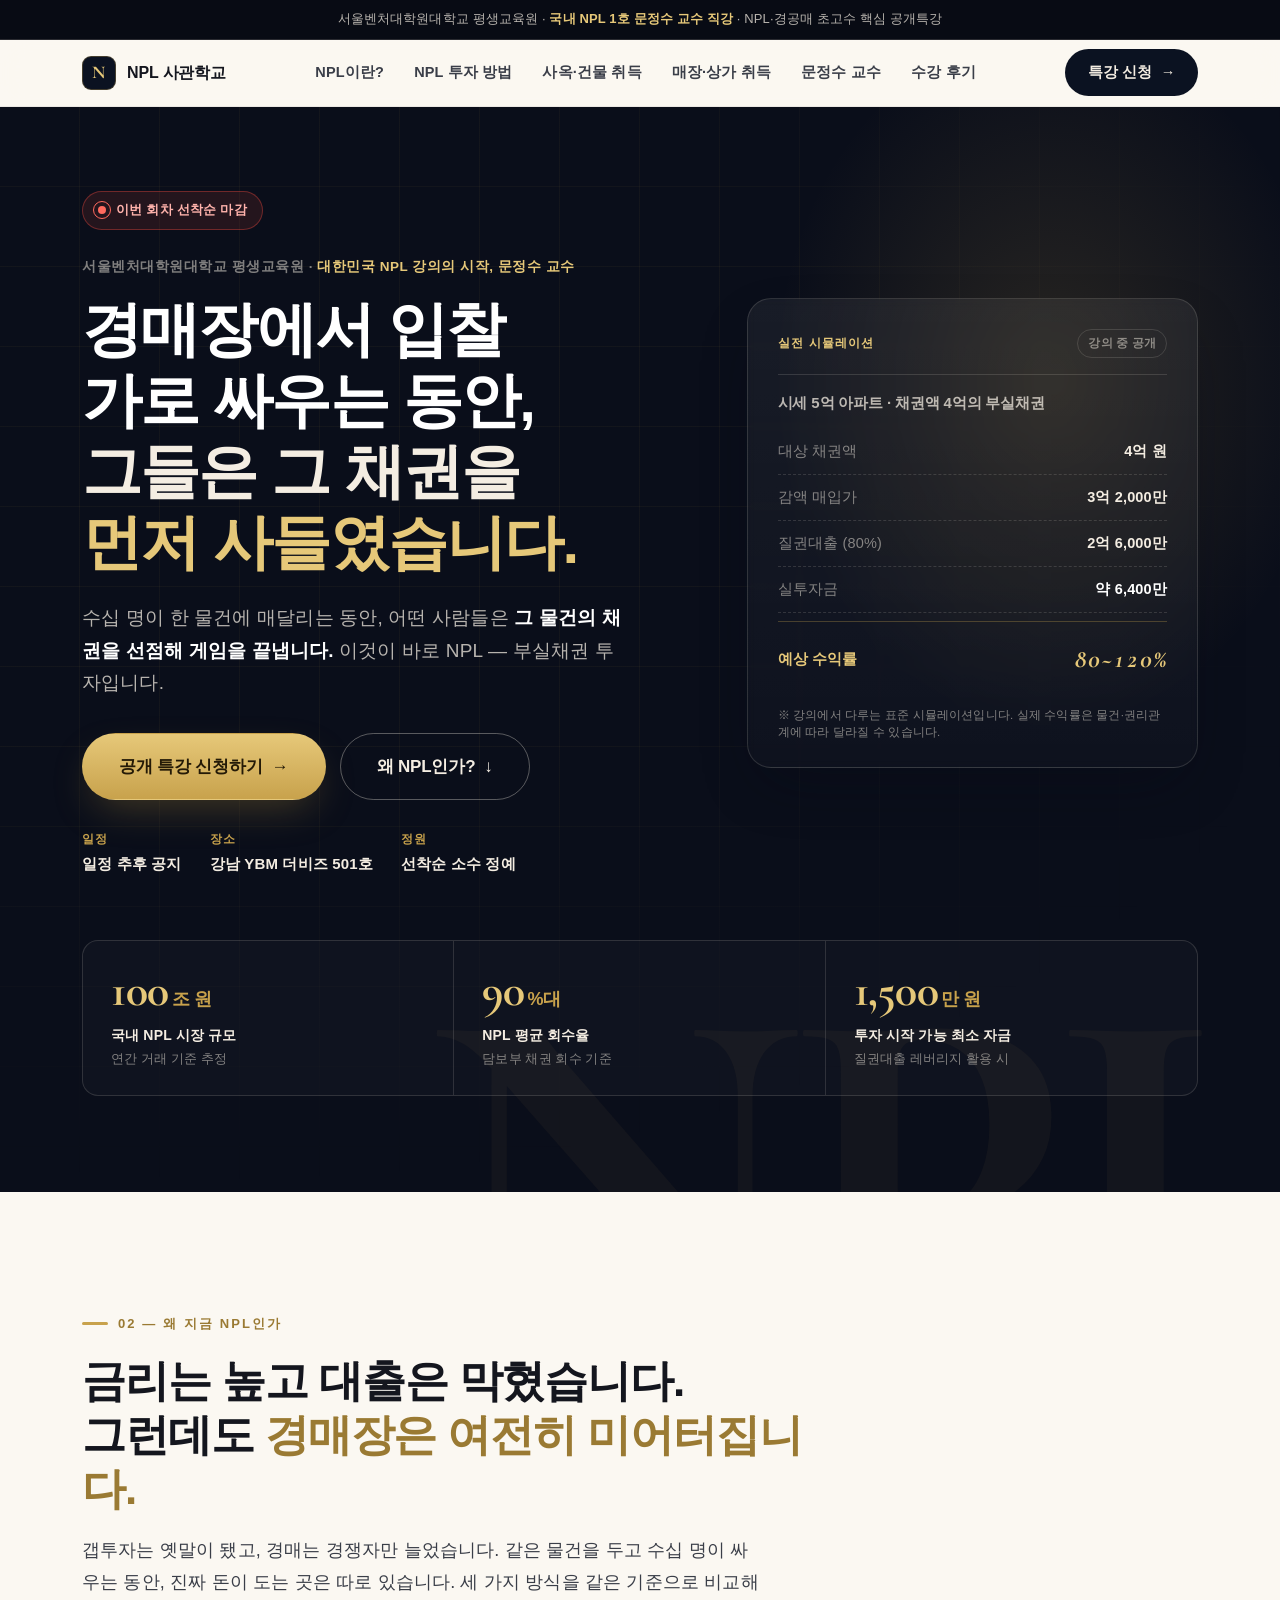
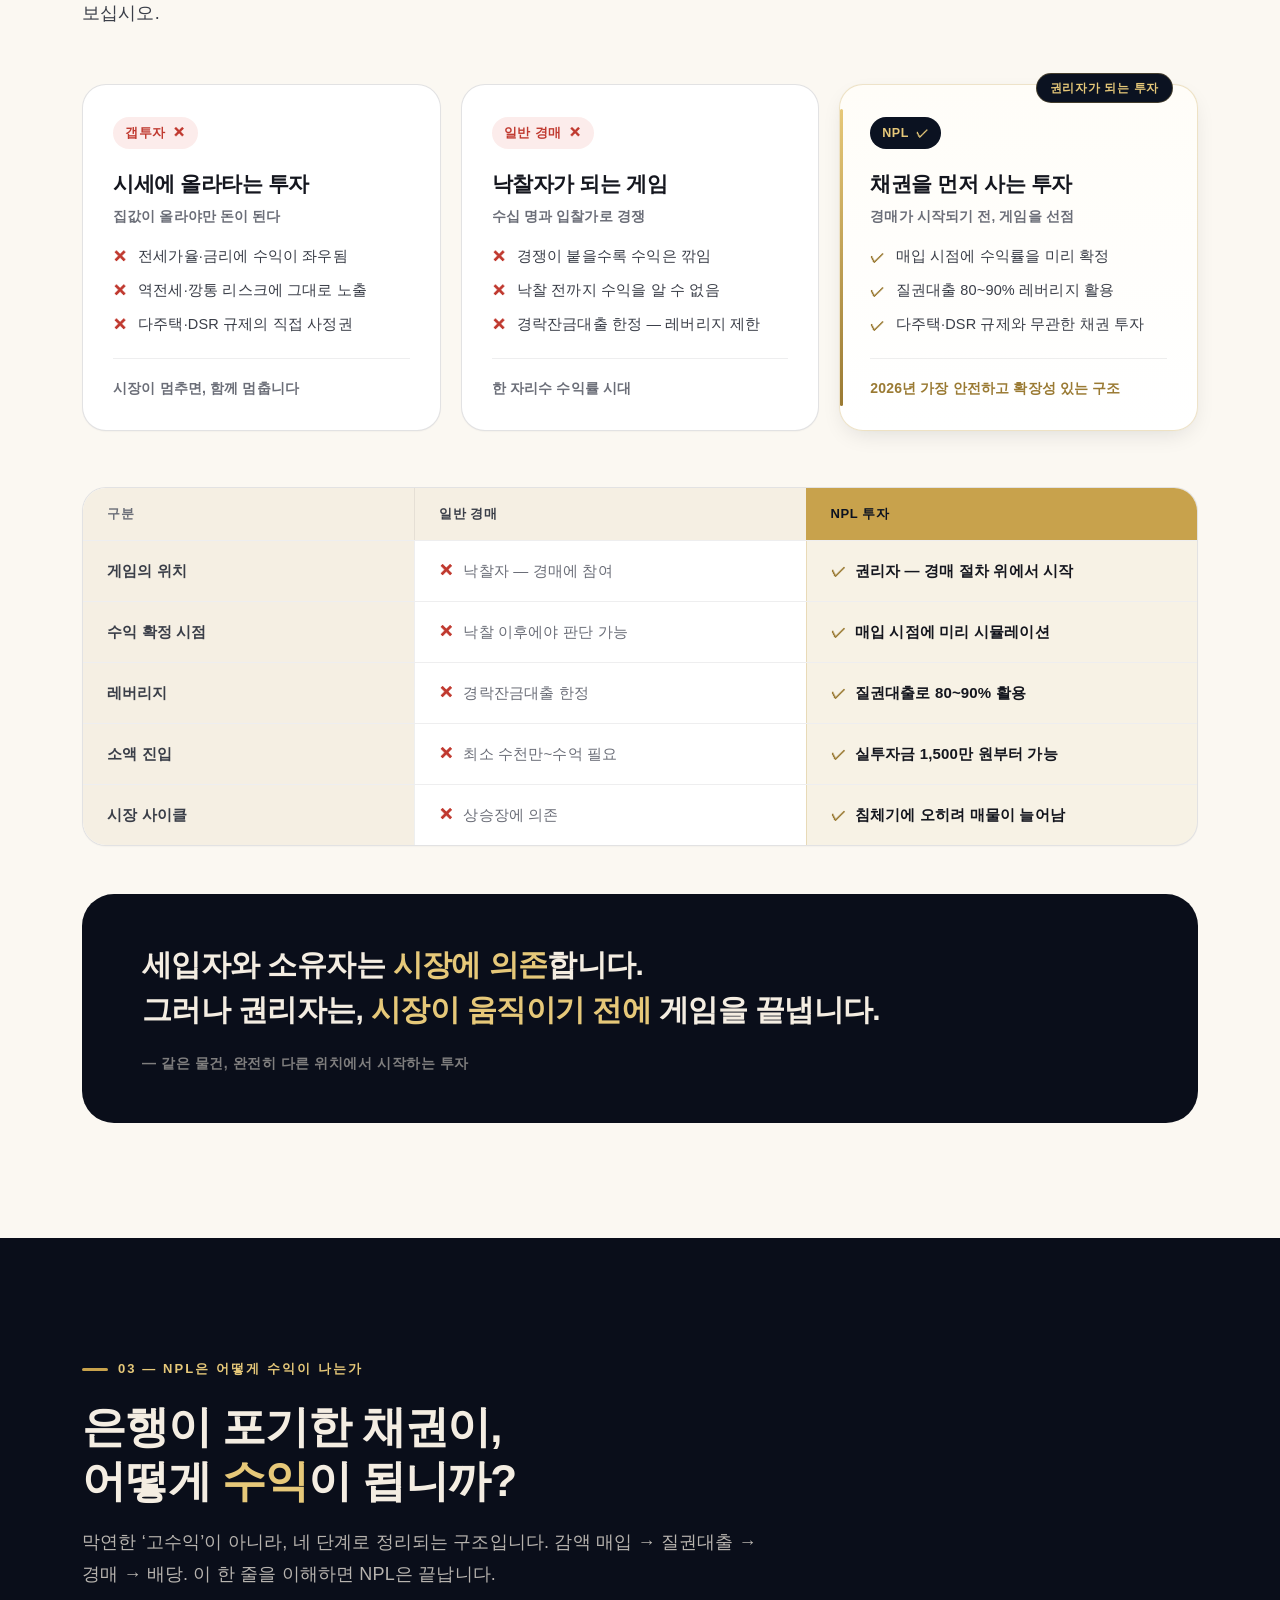
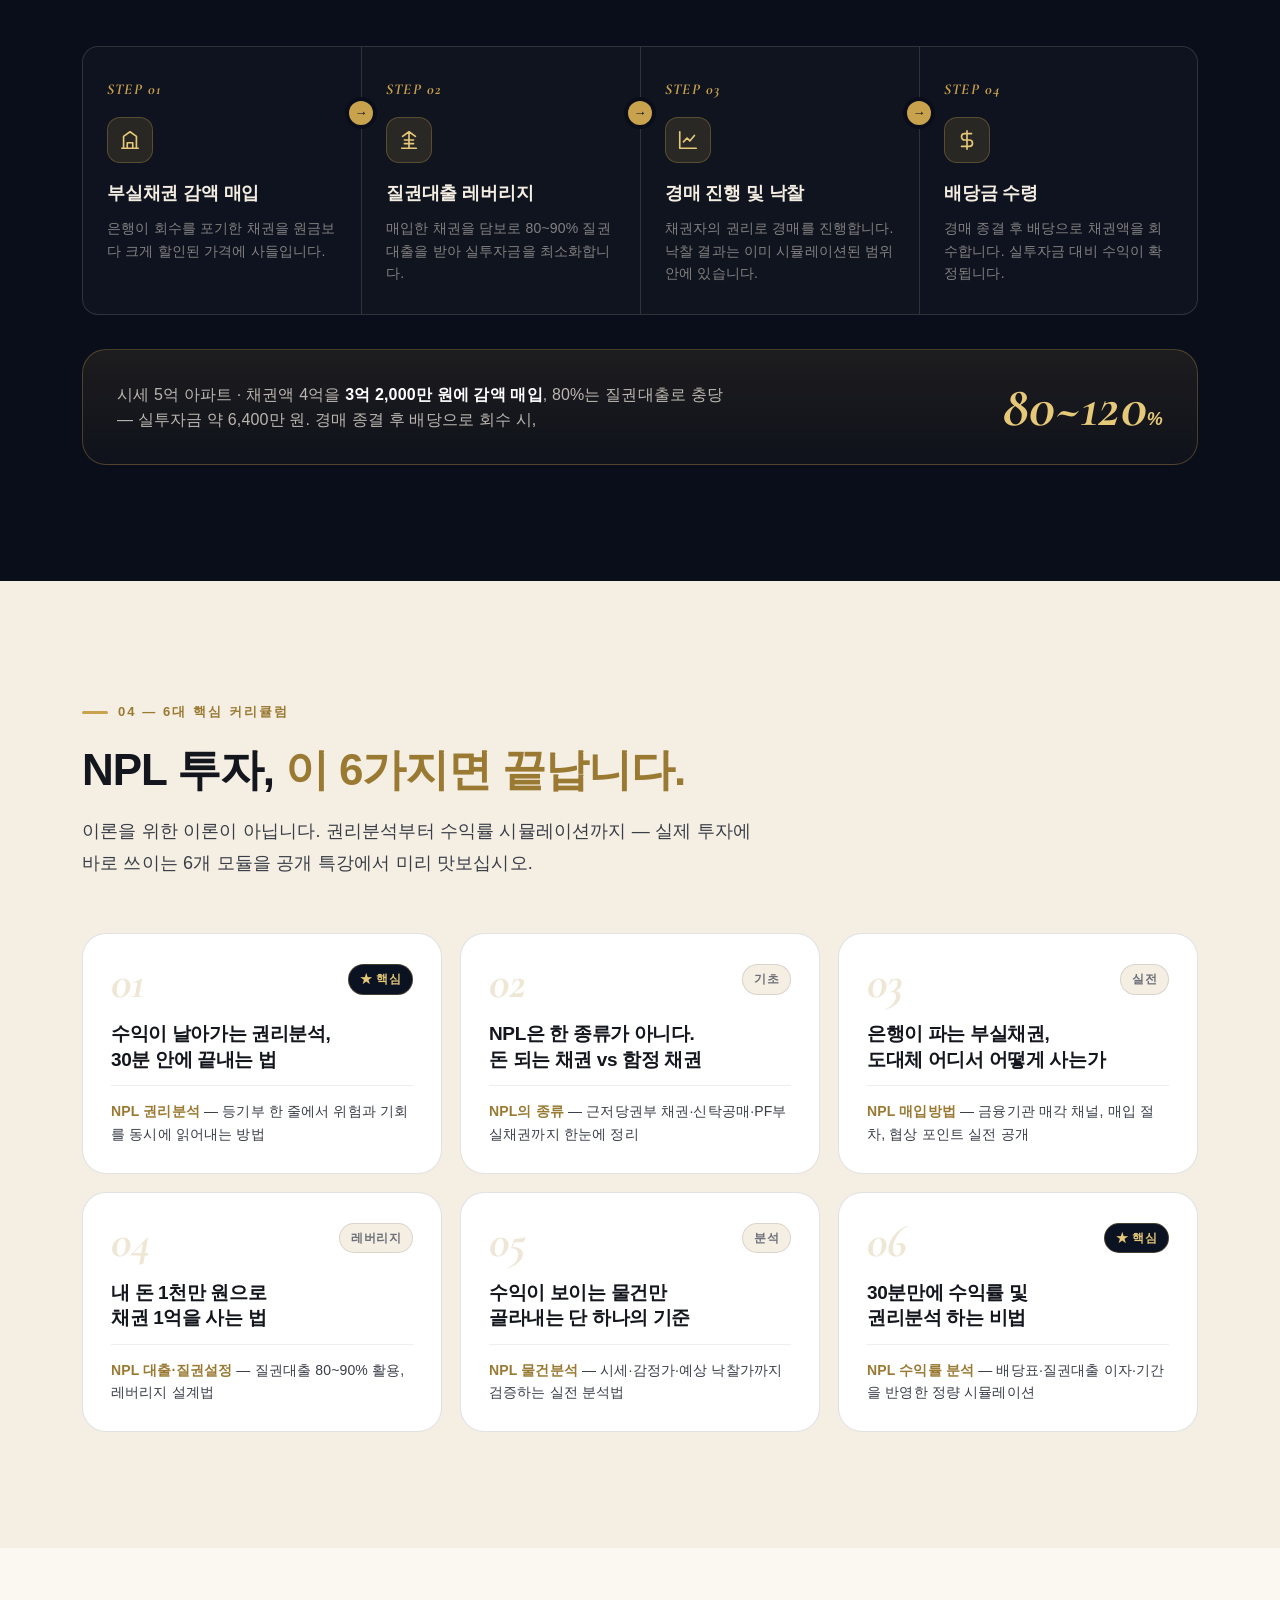
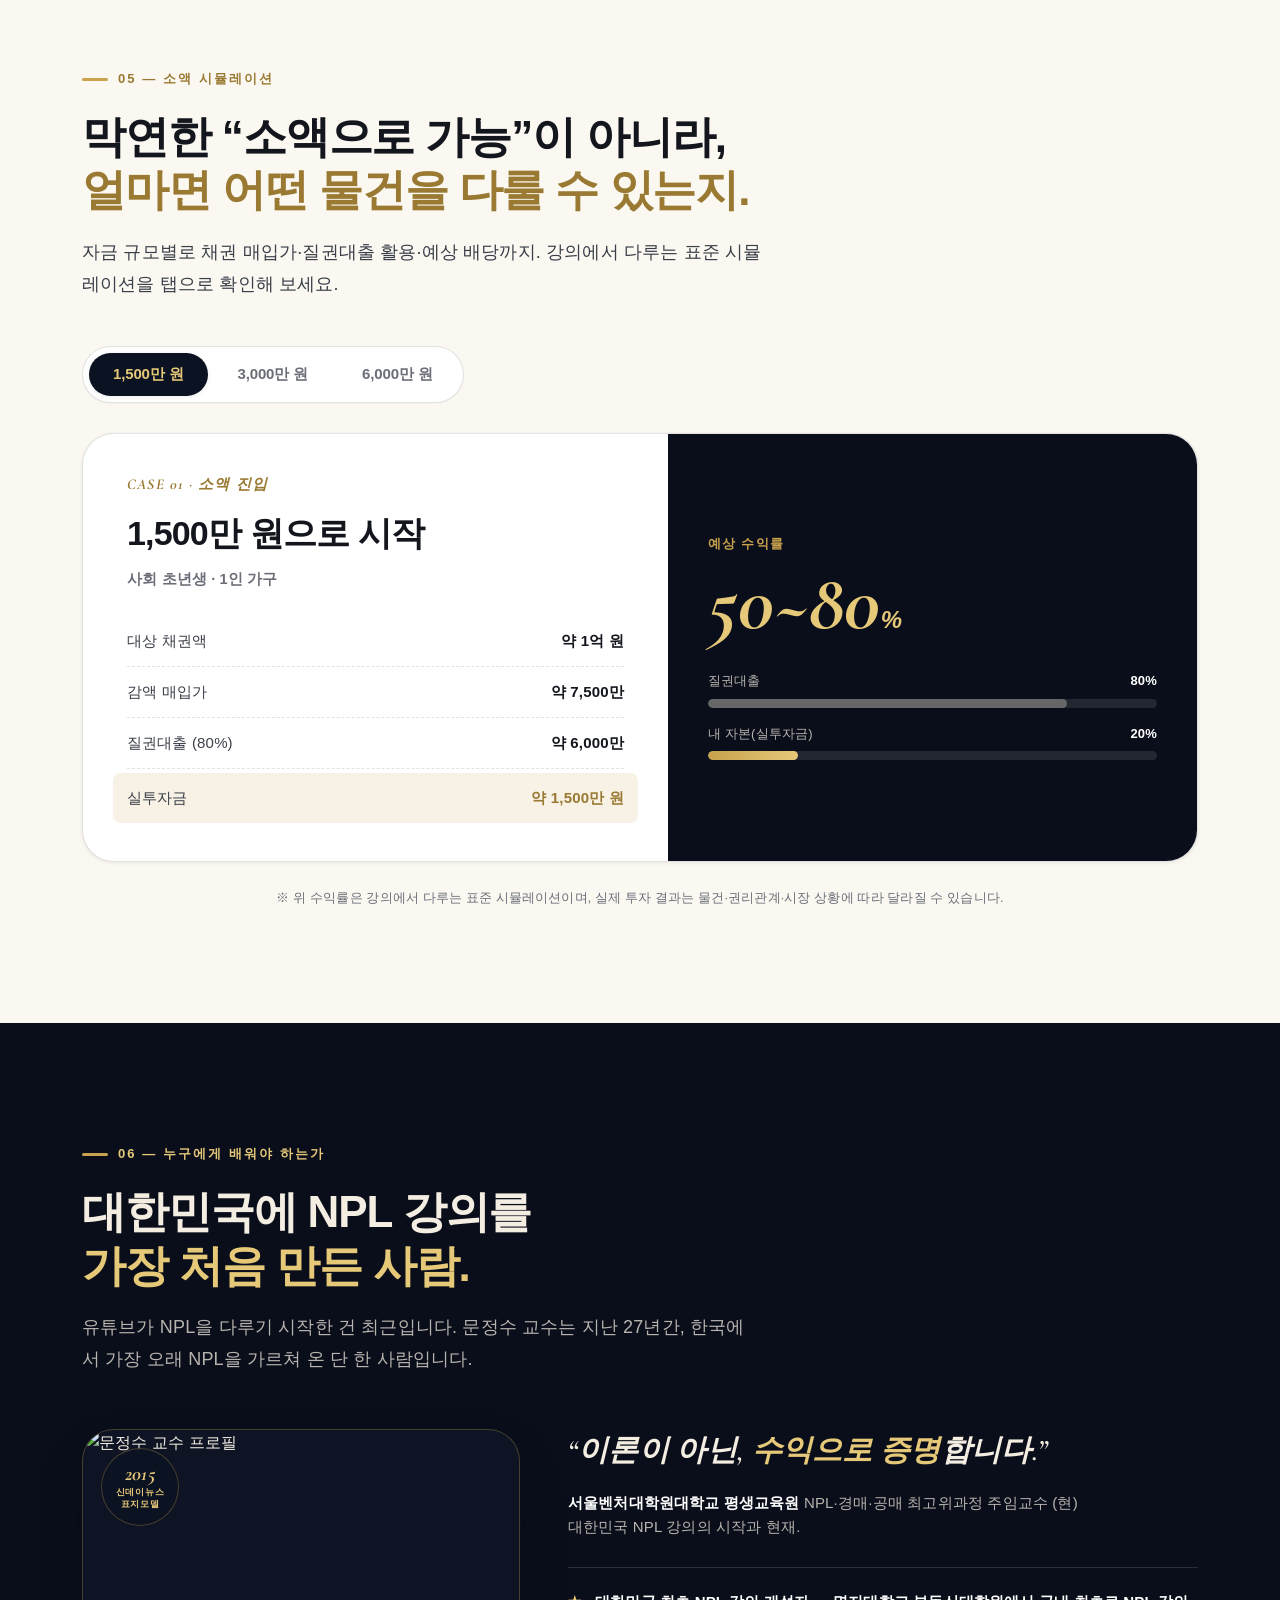
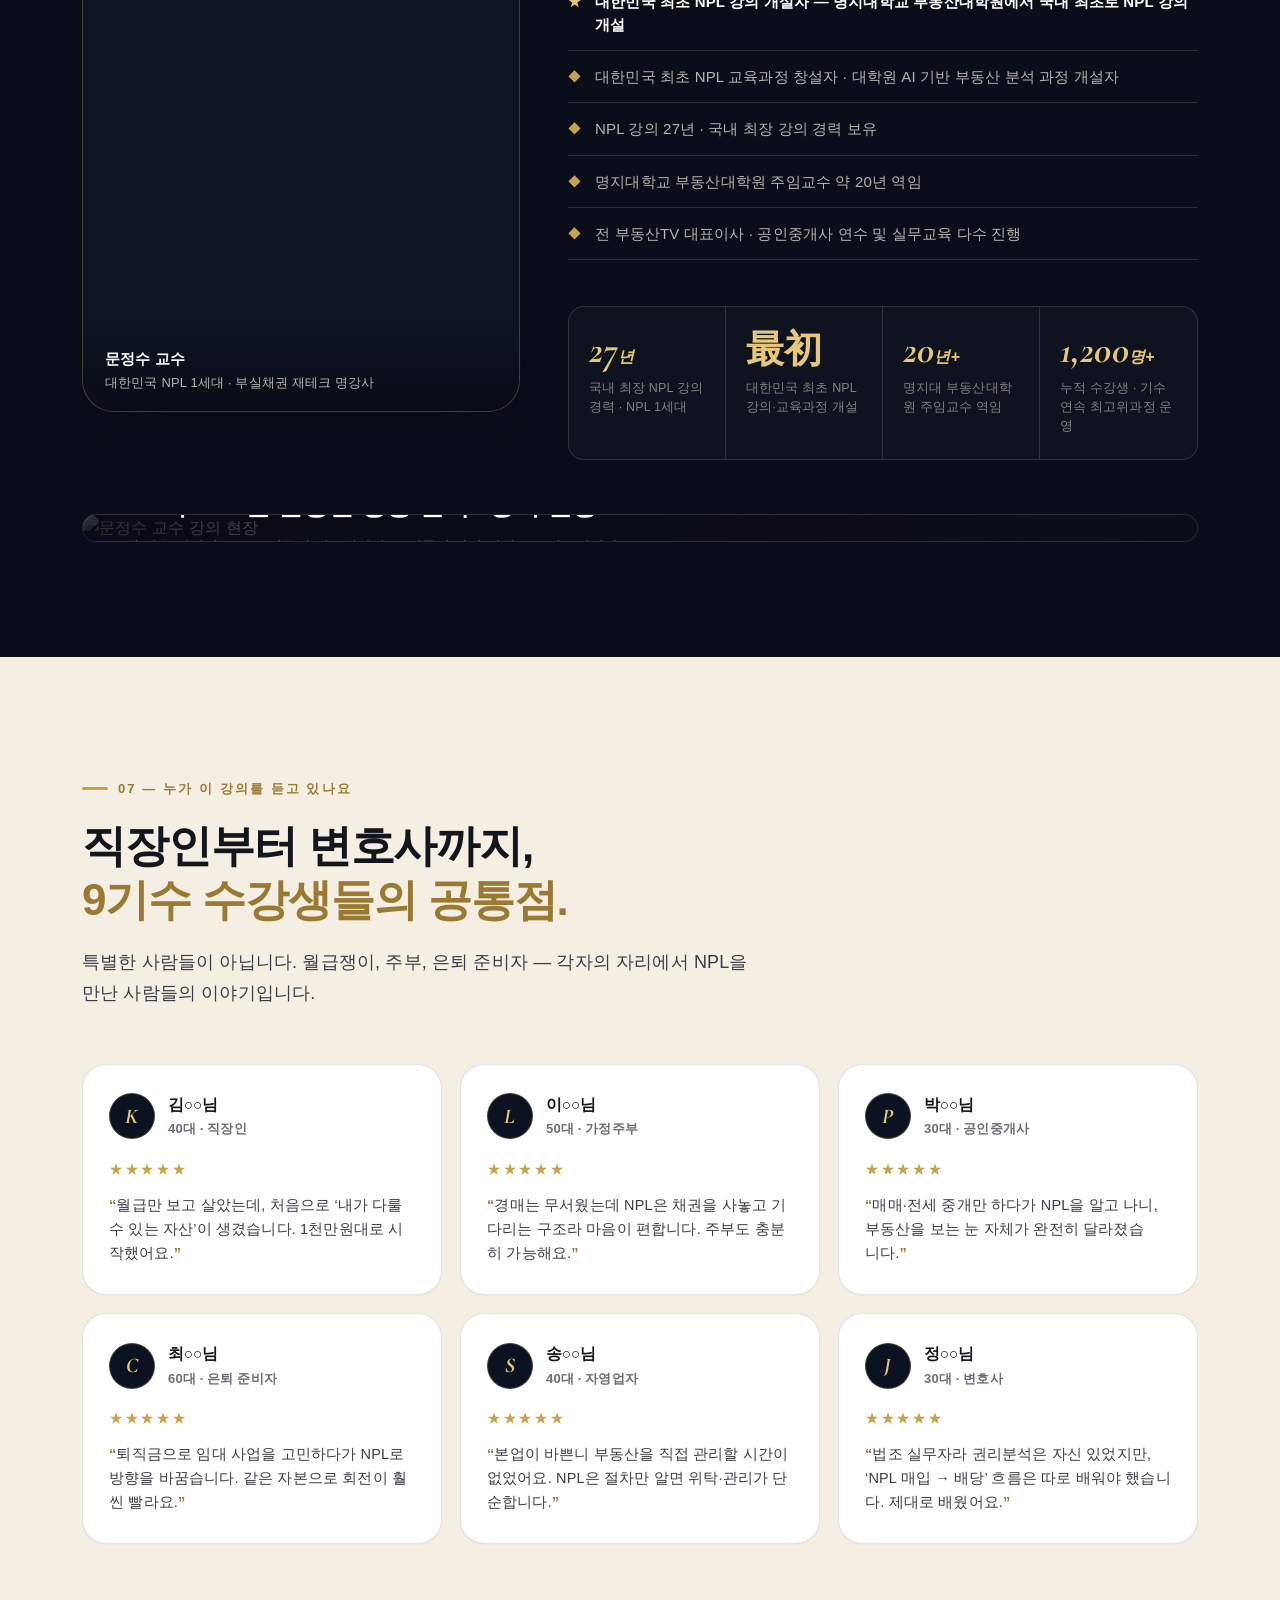
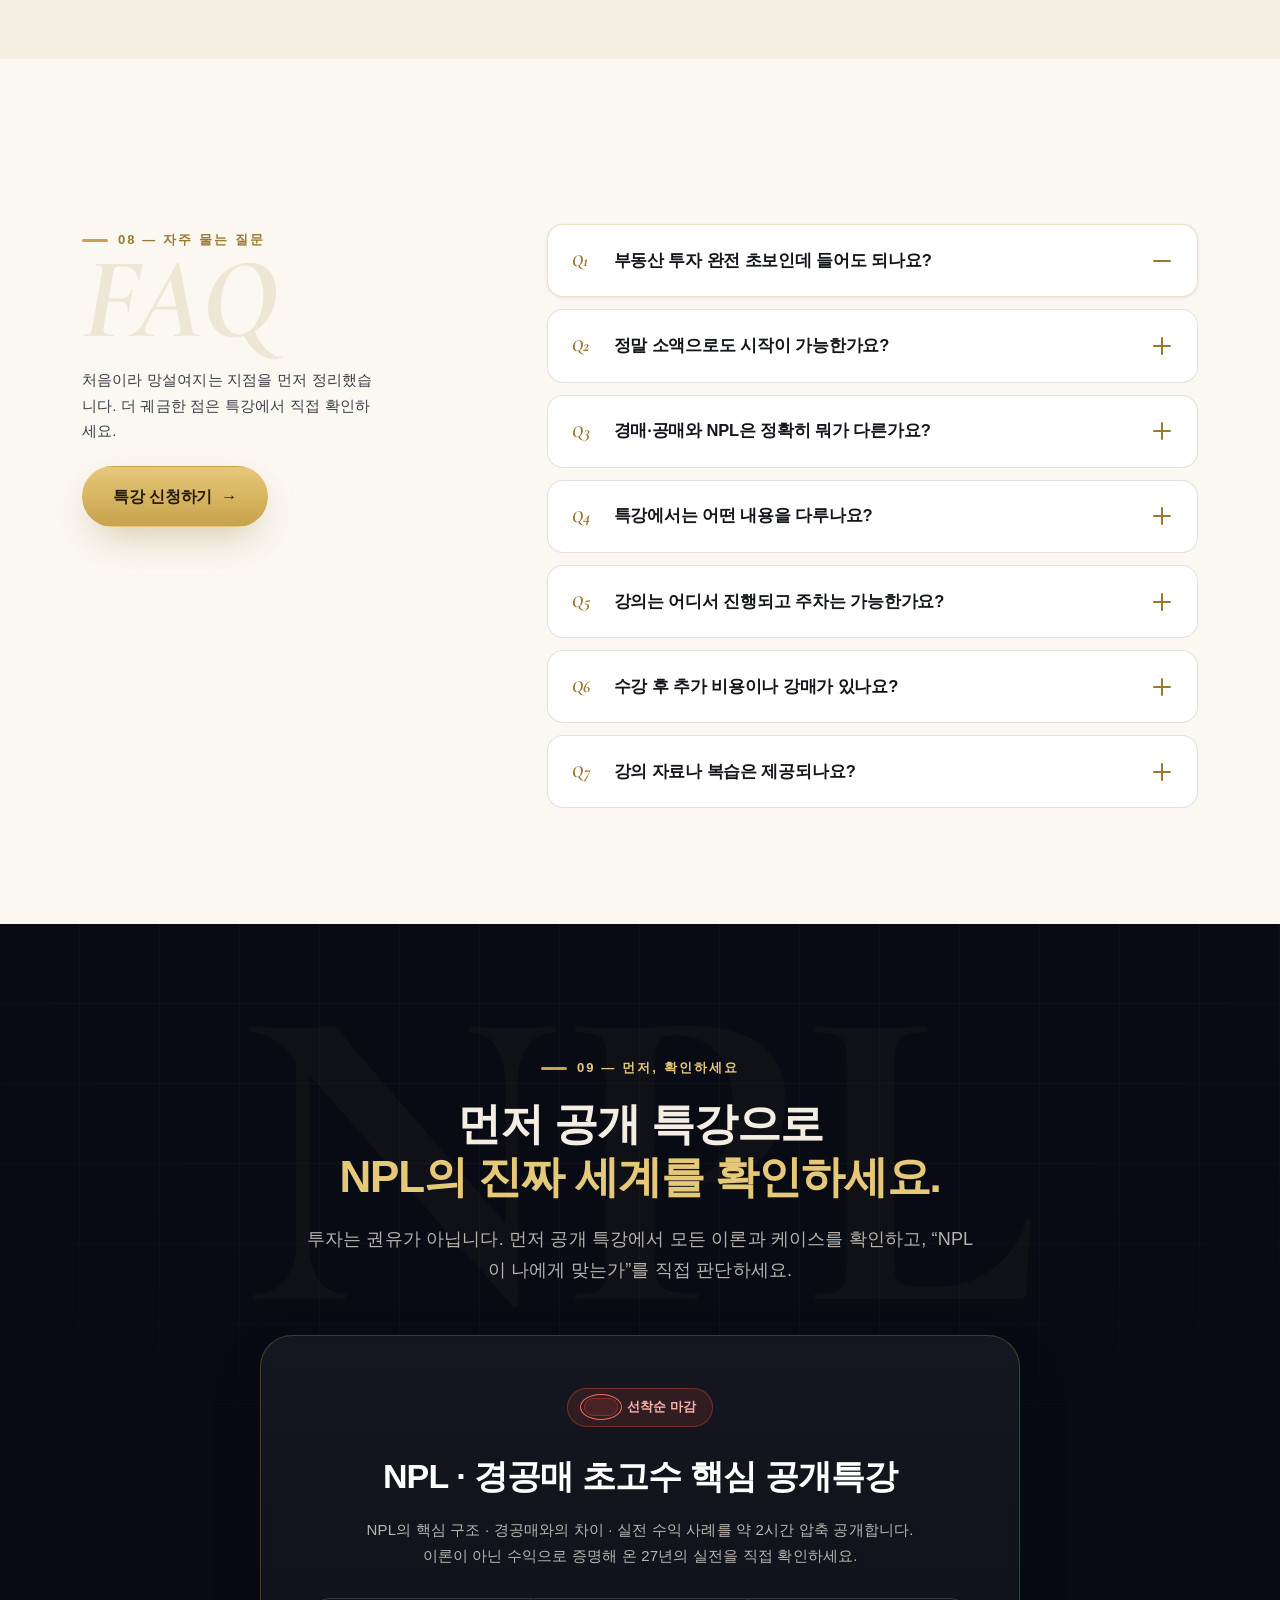
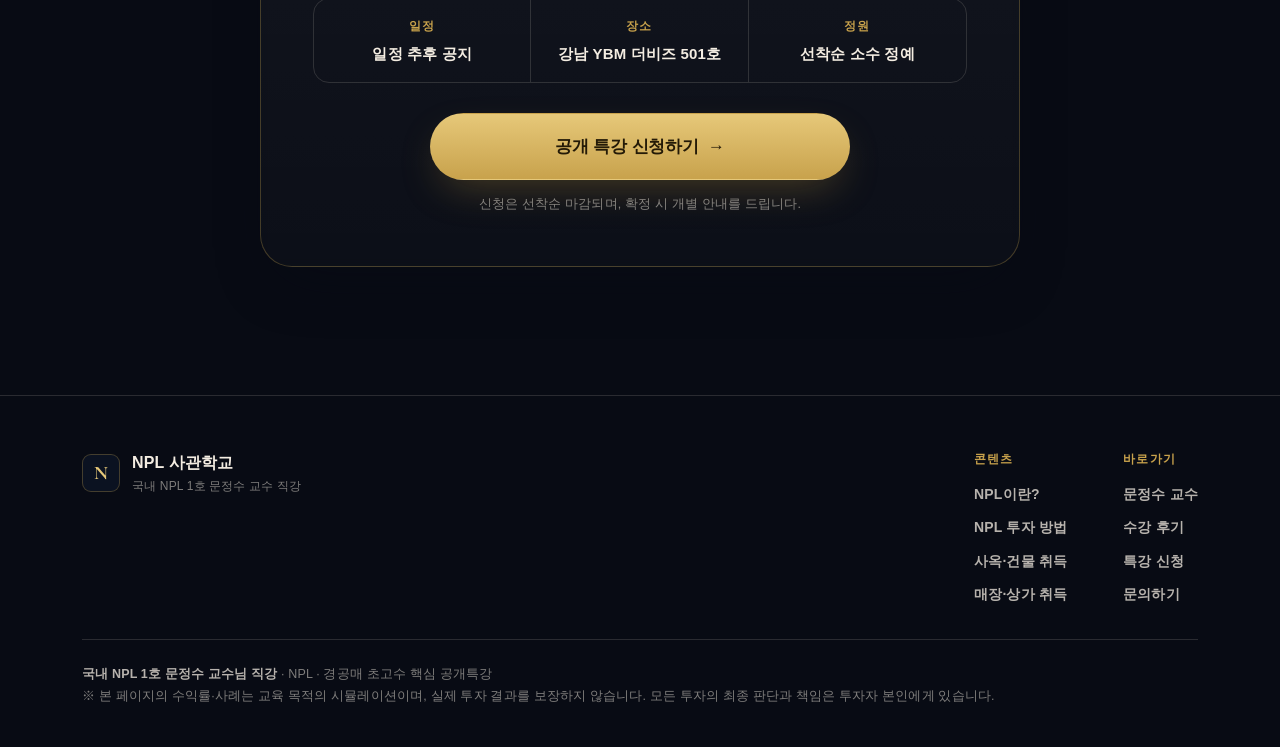
==== index.html @ 60ef03cf "Add files via upload" ====
<!DOCTYPE html>
<html lang="ko">
<head>
<meta charset="UTF-8" />
<meta name="viewport" content="width=device-width, initial-scale=1.0" />
<title>그들은 채권을 먼저 사들였다 | 국내 NPL 1호 문정수 교수 공개특강</title>
<meta name="description" content="대한민국 NPL 1호 문정수 교수 직강. 경매보다 먼저, 채권을 사들여 게임을 끝내는 NPL(부실채권) 투자. NPL·경공매 초고수 핵심 공개특강." />
<meta property="og:title" content="경매장에서 입찰가로 싸우는 동안, 그들은 채권을 먼저 사들였다" />
<meta property="og:description" content="국내 NPL 1호 문정수 교수 직강 · NPL·경공매 초고수 핵심 공개특강" />
<meta property="og:type" content="website" />
<meta property="og:site_name" content="NPL 사관학교" />
<meta property="og:url" content="https://moonnpl.co.kr/" />
<meta property="og:locale" content="ko_KR" />
<meta property="og:image" content="https://ansojang.github.io/LPL-_Edu/assets/professor.jpg" />
<meta name="twitter:card" content="summary_large_image" />
<meta name="twitter:title" content="국내 NPL 1호 문정수 교수 공개특강" />
<meta name="twitter:description" content="경매보다 먼저, 채권을 사들여 게임을 끝내는 NPL(부실채권) 투자. 27년 국내 최장 경력 문정수 교수 직강." />
<meta name="twitter:image" content="https://ansojang.github.io/LPL-_Edu/assets/professor.jpg" />
<link rel="canonical" href="https://moonnpl.co.kr/" />
<meta name="keywords" content="NPL, 부실채권, NPL투자, NPL경매, NPL특강, 문정수교수, 질권대출, NPL권리분석, NPL매입방법, 경공매, 사옥취득, 상가취득" />
<meta name="robots" content="index, follow, max-image-preview:large, max-snippet:-1" />
<meta name="author" content="문정수" />

<script type="application/ld+json">
{
  "@context": "https://schema.org",
  "@graph": [
    { "@type": "WebSite", "@id": "https://moonnpl.co.kr/#website", "url": "https://moonnpl.co.kr/", "name": "NPL 사관학교", "inLanguage": "ko-KR" },
    { "@type": "EducationalOrganization", "@id": "https://moonnpl.co.kr/#org", "name": "NPL 사관학교", "url": "https://moonnpl.co.kr/", "description": "국내 NPL 1호 문정수 교수가 이끄는 NPL·경공매 전문 교육 기관.", "founder": { "@id": "https://moonnpl.co.kr/#professor" } },
    { "@type": "Person", "@id": "https://moonnpl.co.kr/#professor", "name": "문정수", "alternateName": ["문정수 교수", "국내 1호 NPL 강사"], "jobTitle": "서울벤처대학원대학교 NPL·경매·공매 최고위과정 주임교수", "description": "대한민국에서 NPL 강의를 가장 처음 만든 사람. 27년간 한국에서 가장 오래 NPL을 가르쳐 온 전문가.", "knowsAbout": ["NPL", "부실채권", "권리분석", "질권설정", "NPL 수익률분석", "NPL 물건분석", "경공매"], "worksFor": { "@id": "https://moonnpl.co.kr/#org" } },
    { "@type": "Course", "@id": "https://moonnpl.co.kr/#course", "name": "NPL·경공매 초고수 핵심 공개특강", "description": "NPL 권리분석·NPL의 종류·매입방법·질권대출·물건분석·수익률분석 6가지 핵심 커리큘럼. 국내 1호 문정수 교수 직강.", "provider": { "@id": "https://moonnpl.co.kr/#org" }, "instructor": { "@id": "https://moonnpl.co.kr/#professor" }, "inLanguage": "ko-KR", "hasCourseInstance": { "@type": "CourseInstance", "courseMode": "Onsite", "location": { "@type": "Place", "name": "강남 YBM 더비즈 501호", "address": "서울 강남구" } } },
    { "@type": "FAQPage", "@id": "https://moonnpl.co.kr/#faq", "mainEntity": [
      {"@type":"Question","name":"부동산 투자 완전 초보인데 들어도 되나요?","acceptedAnswer":{"@type":"Answer","text":"네. 9기수 수강생의 30% 이상이 부동산 투자 경험이 거의 없는 분들이었습니다. NPL은 권리 구조를 이해하는 게 핵심이라, 선입견이 없는 초보가 오히려 깨끗하게 시작하기 좋은 구조입니다."}},
      {"@type":"Question","name":"정말 소액으로도 시작이 가능한가요?","acceptedAnswer":{"@type":"Answer","text":"네. 질권대출을 활용한 레버리지 구조로 실투자금 1,500~3,000만 원 수준에서 접근 가능한 물건 유형이 다수 있으며, 본 강의에서 실제 소액 진입 시뮬레이션을 다룹니다. 단, 모든 투자는 개인 책임임을 전제로 합니다."}},
      {"@type":"Question","name":"경매·공매와 NPL은 정확히 뭐가 다른가요?","acceptedAnswer":{"@type":"Answer","text":"경매·공매는 낙찰자가 되는 게임이고, NPL은 그 물건의 권리자(채권자)가 되는 투자입니다. 낙찰장에서 경쟁하는 게 아니라, 경매가 진행되는 절차 위에서 먼저 게임을 시작하면서 게임의 위치 자체가 완전히 다릅니다."}},
      {"@type":"Question","name":"특강에서는 어떤 내용을 다루나요?","acceptedAnswer":{"@type":"Answer","text":"NPL의 핵심 구조, 경공매와의 차이, 실전 수익 사례, 권리분석 30분 룰 등 본 과정의 핵심을 약 2시간 압축해 공개합니다. NPL이 정말 나에게 맞는 투자인가를 직접 판단하실 수 있도록 구성했습니다."}},
      {"@type":"Question","name":"강의는 어디서 진행되고 주차는 가능한가요?","acceptedAnswer":{"@type":"Answer","text":"강남 YBM 더비즈 501호에서 오프라인으로 진행됩니다. 신청이 확정되면 주차 안내를 포함한 상세 안내를 개별로 드립니다."}},
      {"@type":"Question","name":"수강 후 추가 비용이나 강매가 있나요?","acceptedAnswer":{"@type":"Answer","text":"공개 특강은 NPL의 전체 그림을 직접 판단하시도록 마련한 자리입니다. 강매는 없으며, 정규 최고위과정 안내는 원하시는 분께만 제공합니다."}},
      {"@type":"Question","name":"강의 자료나 복습은 제공되나요?","acceptedAnswer":{"@type":"Answer","text":"특강 핵심 요약 자료를 제공하며, 정규 NPL·경공매 최고위과정은 기수별 자료·실전 케이스·사후 관리를 함께 운영합니다."}}
    ] }
  ]
}
</script>
<link rel="preconnect" href="https://fonts.googleapis.com" />
<link rel="preconnect" href="https://fonts.gstatic.com" crossorigin />
<link href="https://fonts.googleapis.com/css2?family=Cormorant+Garamond:ital,wght@0,500;0,600;0,700;1,500;1,600&display=swap" rel="stylesheet" />

<!-- ============================================================
     Meta(페이스북) 픽셀 — 광고용
     아래 FB_PIXEL_ID 에 픽셀 ID를 넣으면 자동 활성화됩니다.
     (비워두면 비활성 — 광고 시작 전까지 안전)
     ============================================================ -->
<script>
  /* ===== 페이스북 설정 — 이 두 줄만 수정 ===== */
  window.FB_PIXEL_ID   = '';       // ← 픽셀 ID. 예: '1234567890123456' (비워두면 비활성)
  window.FB_APPLY_EVENT= 'Lead';   // ← 신청 버튼 클릭 시 보낼 전환 이벤트
                                   //    (Lead / CompleteRegistration / Schedule / Contact / Purchase 등)
  (function(){
    if(!window.FB_PIXEL_ID) return;
    !function(f,b,e,v,n,t,s){if(f.fbq)return;n=f.fbq=function(){n.callMethod?
    n.callMethod.apply(n,arguments):n.queue.push(arguments)};if(!f._fbq)f._fbq=n;
    n.push=n;n.loaded=!0;n.version='2.0';n.queue=[];t=b.createElement(e);t.async=!0;
    t.src=v;s=b.getElementsByTagName(e)[0];s.parentNode.insertBefore(t,s)}(window,document,'script',
    'https://connect.facebook.net/en_US/fbevents.js');
    fbq('init', window.FB_PIXEL_ID);
    fbq('track', 'PageView');
  })();
  /* 전환 이벤트를 어디서든 손쉬게 발사: fbTrack('Purchase', {value:0, currency:'KRW'})
     표준 이벤트는 track, 커스텀 이벤트는 trackCustom 으로 자동 처리 */
  window.fbTrack = function(ev, params, custom){
    if(!window.fbq || !window.FB_PIXEL_ID) return;
    fbq(custom ? 'trackCustom' : 'track', ev, params || {});
  };
</script>
<!-- noscript 폴백(선택): ID 입력 후 주석 해제
<noscript><img height="1" width="1" style="display:none"
  src="https://www.facebook.com/tr?id=픽셀ID&ev=PageView&noscript=1"/></noscript>
-->
<!-- End Meta Pixel Code -->
<style>
@font-face{
  font-family:'Pretendard Variable';
  src:url('assets/fonts/PretendardVariable.woff2') format('woff2-variations');
  font-weight:100 900;font-display:swap;font-style:normal;
}

/* ============================================================
   NPL 사관학교 — 디자인 토큰
   기반: Wanted Design System (Pretendard, 스페이싱/라디우스/섀도우/헤어라인)
   브랜드 레이어: 딥 잉크 네이비 + 권위의 골드 + 웜 페이퍼
   ============================================================ */
:root{
  /* Ink (deep) */
  --ink-900:#080B14;
  --ink-850:#0A0E1A;
  --ink-800:#0E1424;
  --ink-700:#141C30;
  --ink-600:#1C2542;
  --ink:#0B1221;

  /* Gold */
  --gold:#C8A24C;
  --gold-bright:#E6C879;
  --gold-deep:#9A7A33;
  --gold-soft:rgba(200,162,76,.14);
  --gold-line:rgba(200,162,76,.30);

  /* Paper (warm light) */
  --paper:#FBF8F2;
  --paper-2:#F5EFE3;
  --paper-3:#EFE7D6;
  --card:#FFFFFF;

  /* Text */
  --t-ink:#14161E;          /* on light, strong */
  --t-ink-2:#3A3E48;        /* on light, neutral */
  --t-ink-3:#6B6E78;        /* on light, alternative */
  --cream:#F4EDE2;          /* on dark, strong */
  --cream-2:rgba(244,237,226,.74);
  --cream-3:rgba(244,237,226,.50);

  /* Lines (DS hairline convention) */
  --line:rgba(20,22,30,.12);
  --line-soft:rgba(20,22,30,.07);
  --line-dark:rgba(244,237,226,.14);

  /* Status */
  --positive:#1F9D57;
  --negative:#E0483D;

  /* Radius (DS) */
  --r-sm:8px; --r-md:12px; --r-lg:16px; --r-xl:24px; --r-2xl:32px; --r-pill:999px;

  /* Shadow (DS families) */
  --sh-xs:0 1px 2px -1px rgba(11,18,33,.10);
  --sh-sm:0 1px 4px 0 rgba(11,18,33,.07), 0 0 1px 0 rgba(11,18,33,.06);
  --sh-md:0 8px 24px -8px rgba(11,18,33,.14), 0 0 1px 0 rgba(11,18,33,.06);
  --sh-lg:0 24px 60px -18px rgba(8,11,20,.40);
  --sh-gold:0 16px 40px -12px rgba(154,122,51,.45);

  --sans:'Pretendard Variable',-apple-system,BlinkMacSystemFont,'Apple SD Gothic Neo','Malgun Gothic',sans-serif;
  --serif:'Cormorant Garamond',Georgia,'Times New Roman',serif;

  --maxw:1180px;
}

*{margin:0;padding:0;box-sizing:border-box;}
html{scroll-behavior:smooth;-webkit-text-size-adjust:100%;}
body{
  font-family:var(--sans);
  background:var(--paper);
  color:var(--t-ink);
  line-height:1.6;
  letter-spacing:.01em;
  -webkit-font-smoothing:antialiased;
  text-rendering:optimizeLegibility;
  overflow-x:hidden;
}
::selection{background:var(--gold);color:var(--ink);}
img{max-width:100%;display:block;}
a{color:inherit;text-decoration:none;}
b,strong{font-weight:700;}

.wrap{max-width:var(--maxw);margin:0 auto;padding:0 32px;}
.reveal{opacity:1;transform:none;}
html.anim .reveal{opacity:0;transform:translateY(26px);transition:opacity .8s cubic-bezier(.16,1,.3,1),transform .8s cubic-bezier(.16,1,.3,1);}
html.anim .reveal.in{opacity:1;transform:none;}
.reveal[data-d="1"]{transition-delay:.08s;}
.reveal[data-d="2"]{transition-delay:.16s;}
.reveal[data-d="3"]{transition-delay:.24s;}
.reveal[data-d="4"]{transition-delay:.32s;}
.reveal[data-d="5"]{transition-delay:.40s;}
@media (prefers-reduced-motion:reduce){.reveal{opacity:1;transform:none;transition:none;}}

/* eyebrow + signature gold bar (DS heading-bar convention, branded gold) */
.eyebrow{
  display:inline-flex;align-items:center;gap:10px;
  font-size:13px;font-weight:700;letter-spacing:.16em;text-transform:uppercase;
  color:var(--gold-deep);
}
.eyebrow::before{content:"";width:26px;height:3px;background:var(--gold);border-radius:2px;}
.eyebrow.on-dark{color:var(--gold-bright);}
.eyebrow.center{justify-content:center;}

.section-head{max-width:760px;}
.section-head.center{margin:0 auto;text-align:center;}
.section-title{
  font-weight:800;letter-spacing:-.025em;line-height:1.22;color:var(--t-ink);
  font-size:clamp(28px,4vw,44px);margin-top:20px;text-wrap:balance;
}
.section-title .gold{color:var(--gold-deep);}
.on-dark .section-title,.section-title.on-dark{color:var(--cream);}
.section-lede{
  font-size:clamp(16px,1.6vw,18px);line-height:1.75;color:var(--t-ink-2);
  margin-top:20px;max-width:680px;
}
.section-lede.on-dark{color:var(--cream-2);}
.serif-num{font-family:var(--serif);font-weight:600;font-style:italic;}

/* buttons */
.btn{
  display:inline-flex;align-items:center;justify-content:center;gap:9px;
  font-family:var(--sans);font-weight:700;font-size:16px;letter-spacing:-.01em;
  padding:17px 30px;border-radius:var(--r-pill);border:1px solid transparent;
  cursor:pointer;transition:transform .18s ease,background .2s ease,box-shadow .2s ease,color .2s ease;
  white-space:nowrap;
}
.btn .arw{transition:transform .25s cubic-bezier(.16,1,.3,1);}
.btn:hover .arw{transform:translateX(4px);}
.btn-gold{
  background:linear-gradient(180deg,var(--gold-bright),var(--gold));
  color:#241a07;box-shadow:var(--sh-gold);
}
.btn-gold:hover{transform:translateY(-2px);box-shadow:0 22px 48px -12px rgba(154,122,51,.6);}
.btn-ghost-light{background:transparent;color:var(--cream);border-color:rgba(244,237,226,.34);}
.btn-ghost-light:hover{background:rgba(244,237,226,.08);border-color:rgba(244,237,226,.6);}
.btn-ink{background:var(--ink);color:var(--cream);}
.btn-ink:hover{transform:translateY(-2px);background:var(--ink-700);box-shadow:var(--sh-md);}
.btn-lg{font-size:17px;padding:19px 36px;}

/* ============== TOP TRUST BAR ============== */
.topbar{
  background:var(--ink-900);color:var(--cream-2);
  font-size:13px;letter-spacing:.01em;text-align:center;
  padding:9px 16px;border-bottom:1px solid var(--line-dark);
}
.topbar b{color:var(--gold-bright);font-weight:600;}

/* ============== HEADER / NAV ============== */
.site-header{
  position:sticky;top:0;z-index:60;
  background:rgba(251,248,242,.82);backdrop-filter:saturate(160%) blur(14px);
  border-bottom:1px solid var(--line-soft);transition:box-shadow .3s ease;
}
.site-header.scrolled{box-shadow:var(--sh-sm);}
.nav{display:flex;align-items:center;justify-content:space-between;height:66px;}
.brand{display:flex;align-items:center;gap:11px;}
.brand-mark{
  width:34px;height:34px;border-radius:9px;flex:none;
  background:var(--ink);color:var(--gold-bright);
  display:flex;align-items:center;justify-content:center;
  font-family:var(--serif);font-weight:700;font-size:18px;letter-spacing:.02em;
  border:1px solid var(--gold-line);
}
.brand-name{font-weight:800;font-size:16px;letter-spacing:-.01em;color:var(--t-ink);line-height:1.15;}
.brand-name{white-space:nowrap;}
.brand-name small{display:block;font-weight:500;font-size:11px;letter-spacing:.04em;color:var(--t-ink-3);white-space:nowrap;}
.nav-links{display:flex;align-items:center;gap:30px;}
.nav-links a{font-size:14.5px;font-weight:600;color:var(--t-ink-2);transition:color .2s ease;white-space:nowrap;}
.nav-links a:hover{color:var(--gold-deep);}
.nav-cta{display:flex;align-items:center;gap:14px;}
.nav-cta .btn{padding:11px 22px;font-size:14.5px;}
.nav-toggle{display:none;width:42px;height:42px;border:none;background:transparent;cursor:pointer;flex-direction:column;justify-content:center;align-items:center;gap:5px;padding:0;}
.nav-toggle span{display:block;width:22px;height:2px;background:var(--t-ink);border-radius:2px;transition:transform .3s ease,opacity .2s ease;}
.nav-toggle.open span:nth-child(1){transform:translateY(7px) rotate(45deg);}
.nav-toggle.open span:nth-child(2){opacity:0;}
.nav-toggle.open span:nth-child(3){transform:translateY(-7px) rotate(-45deg);}
.mobile-menu{display:none;flex-direction:column;padding:6px 24px 20px;background:var(--paper);border-top:1px solid var(--line-soft);}
.mobile-menu a{padding:15px 4px;font-size:16px;font-weight:700;color:var(--t-ink);border-bottom:1px solid var(--line-soft);}
.mobile-menu a.btn{margin-top:16px;justify-content:center;border-bottom:none;color:#241a07;}
.mobile-menu.open{display:flex;}
@media(max-width:920px){.nav-links{display:none;}.nav-cta .seats{display:none;}.nav-cta>.btn{display:none;}.nav-toggle{display:flex;}}
@media(min-width:921px){.mobile-menu{display:none!important;}}

/* ============== HERO ============== */
.hero{
  position:relative;overflow:hidden;
  background:var(--ink-850);color:var(--cream);
  padding:84px 0 96px;
}
.hero::before{ /* ledger hairline grid */
  content:"";position:absolute;inset:0;pointer-events:none;
  background-image:
    repeating-linear-gradient(to right,transparent 0 79px,rgba(200,162,76,.05) 79px 80px),
    repeating-linear-gradient(to bottom,transparent 0 79px,rgba(200,162,76,.05) 79px 80px);
  mask-image:radial-gradient(120% 90% at 18% 30%,#000 35%,transparent 78%);
}
.hero::after{ /* glow */
  content:"";position:absolute;top:-20%;right:-12%;width:60%;height:90%;
  background:radial-gradient(closest-side,rgba(200,162,76,.16),transparent 72%);
  pointer-events:none;
}
.hero-watermark{
  position:absolute;right:-3%;bottom:-16%;z-index:0;pointer-events:none;
  font-family:var(--serif);font-weight:700;font-size:clamp(260px,40vw,560px);
  line-height:.7;letter-spacing:-.03em;color:rgba(200,162,76,.05);user-select:none;
}
.hero .wrap{position:relative;z-index:2;}
.hero-grid{display:grid;grid-template-columns:1.15fr .85fr;gap:54px;align-items:center;}

.urgency{
  display:inline-flex;align-items:center;gap:10px;
  background:rgba(224,72,61,.12);border:1px solid rgba(224,72,61,.4);
  color:#ffb3ac;font-size:13px;font-weight:700;letter-spacing:.02em;
  padding:8px 15px;border-radius:var(--r-pill);white-space:nowrap;
}
.pulse-dot{width:8px;height:8px;border-radius:50%;background:#ff6a5e;position:relative;flex:none;}
.pulse-dot::after{content:"";position:absolute;inset:-5px;border-radius:50%;border:1px solid #ff6a5e;animation:pulse 1.8s ease-out infinite;}
@keyframes pulse{0%{transform:scale(.6);opacity:.9;}100%{transform:scale(1.9);opacity:0;}}

.hero-eyebrow{
  margin-top:26px;font-size:13.5px;font-weight:600;letter-spacing:.04em;color:var(--cream-3);
}
.hero-eyebrow b{color:var(--gold-bright);font-weight:700;}
.hero h1{
  margin-top:18px;font-weight:800;letter-spacing:-.03em;line-height:1.18;
  font-size:clamp(34px,5.1vw,60px);color:#fff;text-wrap:balance;
}
.hero h1 .line2{color:var(--cream);}
.hero h1 .accent{
  color:var(--gold-bright);position:relative;white-space:nowrap;
}
.hero-sub{
  margin-top:24px;font-size:clamp(16px,1.8vw,19px);line-height:1.7;color:var(--cream-2);max-width:540px;
}
.hero-sub b{color:#fff;font-weight:700;}
.hero-cta{display:flex;flex-wrap:wrap;gap:14px;margin-top:34px;}
.hero-meta{display:flex;flex-wrap:wrap;gap:8px 28px;margin-top:30px;}
.hero-meta .m{display:flex;flex-direction:column;gap:3px;}
.hero-meta .m .k{font-size:11.5px;font-weight:700;letter-spacing:.12em;text-transform:uppercase;color:var(--gold);}
.hero-meta .m .v{font-size:15px;font-weight:600;color:var(--cream);}

/* hero deal ledger card */
.deal-card{
  position:relative;background:linear-gradient(180deg,rgba(255,255,255,.06),rgba(255,255,255,.02));
  border:1px solid var(--line-dark);border-radius:var(--r-xl);
  padding:30px 30px 26px;box-shadow:var(--sh-lg);backdrop-filter:blur(4px);
}
.deal-card .dc-top{display:flex;align-items:center;justify-content:space-between;padding-bottom:16px;border-bottom:1px solid var(--line-dark);}
.deal-card .dc-tag{font-size:12px;font-weight:700;letter-spacing:.1em;text-transform:uppercase;color:var(--gold-bright);}
.deal-card .dc-chip{font-size:11.5px;font-weight:600;color:var(--cream-3);border:1px solid var(--line-dark);padding:4px 10px;border-radius:var(--r-pill);}
.deal-card h4{margin-top:16px;font-size:15px;font-weight:600;color:var(--cream-2);letter-spacing:-.01em;}
.deal-rows{margin-top:14px;display:flex;flex-direction:column;}
.deal-rows .row{display:flex;align-items:center;justify-content:space-between;padding:11px 0;border-bottom:1px dashed var(--line-dark);font-size:14.5px;}
.deal-rows .row .k{color:var(--cream-3);font-weight:500;}
.deal-rows .row .v{color:var(--cream);font-weight:700;font-variant-numeric:tabular-nums;}
.deal-rows .row.invest .v{color:#fff;}
.deal-rows .row.result{border-bottom:none;margin-top:8px;padding-top:16px;border-top:1px solid var(--gold-line);}
.deal-rows .row.result .k{color:var(--gold-bright);font-weight:700;}
.deal-rows .row.result .v{font-family:var(--serif);font-style:italic;font-weight:700;font-size:26px;color:var(--gold-bright);}
.deal-foot{margin-top:16px;font-size:11.5px;line-height:1.5;color:var(--cream-3);}

/* hero stat strip */
.hero-stats{
  position:relative;z-index:2;margin-top:64px;
  display:grid;grid-template-columns:repeat(3,1fr);
  border:1px solid var(--line-dark);border-radius:var(--r-lg);overflow:hidden;
  background:rgba(255,255,255,.025);
}
.hero-stats .st{padding:26px 28px;border-right:1px solid var(--line-dark);}
.hero-stats .st:last-child{border-right:none;}
.hero-stats .st .big{font-family:var(--serif);font-weight:700;font-size:clamp(34px,4.4vw,46px);line-height:1;color:var(--gold-bright);letter-spacing:-.01em;}
.hero-stats .st .big small{font-family:var(--sans);font-size:18px;font-weight:700;margin-left:3px;color:var(--gold);}
.hero-stats .st .lbl{margin-top:11px;font-size:14px;font-weight:600;color:var(--cream);}
.hero-stats .st .sub{margin-top:3px;font-size:12.5px;color:var(--cream-3);}

@media(max-width:880px){
  .hero-grid{grid-template-columns:1fr;gap:38px;}
  .deal-card{max-width:460px;}
  .hero-stats{grid-template-columns:1fr;}
  .hero-stats .st{border-right:none;border-bottom:1px solid var(--line-dark);}
  .hero-stats .st:last-child{border-bottom:none;}
}

/* ============== STICKY MOBILE CTA ============== */
.sticky-cta{
  position:fixed;left:0;right:0;bottom:0;z-index:70;
  display:none;align-items:center;gap:12px;justify-content:space-between;
  background:var(--ink-850);border-top:1px solid var(--gold-line);
  padding:12px 18px calc(12px + env(safe-area-inset-bottom));
}
.sticky-cta .s-left .a{font-size:12px;color:var(--gold-bright);font-weight:700;}
.sticky-cta .s-left .b{font-size:13.5px;color:var(--cream);font-weight:600;}
.sticky-cta .btn{flex:none;padding:14px 22px;font-size:15px;}
@media(max-width:720px){.sticky-cta{display:flex;}body{padding-bottom:74px;}}

/* generic section spacing */
.section{padding:clamp(72px,9vw,118px) 0;}
.section.on-dark{background:var(--ink-850);color:var(--cream);}
.section.alt{background:var(--paper-2);}

/* ===== SEC2 · positioning + comparison ===== */
.pos-grid{display:grid;grid-template-columns:repeat(3,1fr);gap:20px;margin-top:54px;}
.pos-card{
  position:relative;background:var(--card);border:1px solid var(--line);
  border-radius:var(--r-xl);padding:32px 30px 30px;box-shadow:var(--sh-xs);
  transition:transform .3s cubic-bezier(.16,1,.3,1),box-shadow .3s ease;
}
.pos-card:hover{transform:translateY(-4px);box-shadow:var(--sh-md);}
.pos-card .badge{
  display:inline-flex;align-items:center;gap:7px;font-size:12.5px;font-weight:700;letter-spacing:.04em;
  padding:6px 12px;border-radius:var(--r-pill);
}
.pos-card.no .badge{background:rgba(224,72,61,.10);color:#c0392f;}
.pos-card.yes .badge{background:var(--ink);color:var(--gold-bright);}
.pos-card .ic{width:18px;height:18px;flex:none;}
.pos-card h3{margin-top:18px;font-size:21px;font-weight:800;letter-spacing:-.02em;color:var(--t-ink);}
.pos-card .tag-sub{margin-top:6px;font-size:13.5px;color:var(--t-ink-3);font-weight:600;}
.pos-list{margin-top:18px;display:flex;flex-direction:column;gap:11px;}
.pos-list li{display:flex;gap:10px;align-items:flex-start;font-size:14.5px;line-height:1.5;color:var(--t-ink-2);list-style:none;}
.pos-list li .m{flex:none;margin-top:1px;font-weight:800;}
.pos-card.no .pos-list li .m{color:#c0392f;}
.pos-card.yes .pos-list li .m{color:var(--gold-deep);}
.pos-card .verdict{margin-top:22px;padding-top:18px;border-top:1px solid var(--line-soft);font-size:14px;font-weight:700;color:var(--t-ink-3);}
.pos-card.yes{border:1px solid var(--gold-line);box-shadow:var(--sh-md);background:linear-gradient(180deg,#fffdf8,#fff);}
.pos-card.yes::before{content:"";position:absolute;left:0;top:24px;bottom:24px;width:3px;border-radius:3px;background:linear-gradient(var(--gold-bright),var(--gold-deep));}
.pos-card.yes .verdict{color:var(--gold-deep);}
.pos-card .ribbon{position:absolute;top:-12px;right:24px;background:var(--ink);color:var(--gold-bright);font-size:11.5px;font-weight:700;letter-spacing:.06em;padding:5px 13px;border-radius:var(--r-pill);border:1px solid var(--gold-line);}

.cmp{margin-top:56px;border:1px solid var(--line);border-radius:var(--r-xl);overflow:hidden;background:var(--card);box-shadow:var(--sh-xs);}
.cmp-row{display:grid;grid-template-columns:1.1fr 1.3fr 1.3fr;border-bottom:1px solid var(--line-soft);}
.cmp-row:last-child{border-bottom:none;}
.cmp-row>div{padding:18px 24px;font-size:15px;display:flex;align-items:center;gap:9px;}
.cmp-row .ck{font-weight:600;color:var(--t-ink-2);background:var(--paper-2);}
.cmp-row .other{color:var(--t-ink-3);border-left:1px solid var(--line-soft);}
.cmp-row .npl{color:var(--t-ink);font-weight:700;border-left:1px solid var(--gold-line);background:var(--gold-soft);}
.cmp-row.head>div{font-size:13px;font-weight:800;letter-spacing:.04em;text-transform:uppercase;padding:16px 24px;}
.cmp-row.head .ck{color:var(--t-ink-3);}
.cmp-row.head .other{color:var(--t-ink-2);background:var(--paper-2);}
.cmp-row.head .npl{color:var(--ink);background:var(--gold);}
.cmp-row .mk{font-weight:800;flex:none;}
.cmp-row .npl .mk{color:var(--gold-deep);}
.cmp-row .other .mk{color:#c0392f;}

.conclusion{
  margin-top:48px;border-radius:var(--r-2xl);padding:48px clamp(28px,5vw,60px);
  background:var(--ink-850);color:var(--cream);position:relative;overflow:hidden;
}
.conclusion::after{content:"";position:absolute;right:-40px;bottom:-60px;font-family:var(--serif);}
.conclusion .q{font-size:clamp(20px,2.6vw,30px);font-weight:700;line-height:1.5;letter-spacing:-.02em;max-width:820px;text-wrap:balance;}
.conclusion .q .hl{color:var(--gold-bright);}
.conclusion .by{margin-top:20px;font-size:14px;color:var(--cream-3);font-weight:600;letter-spacing:.04em;}
@media(max-width:880px){.pos-grid{grid-template-columns:1fr;}.cmp-row{grid-template-columns:1fr;}.cmp-row .other,.cmp-row .npl{border-left:none;border-top:1px solid var(--line-soft);}.cmp-row.head{display:none;}.cmp-row .ck{font-weight:800;background:var(--ink);color:var(--cream);}.cmp-row .ck::after{content:"";}}

/* ===== SEC3 · profit flow ===== */
.flow{display:grid;grid-template-columns:repeat(4,1fr);gap:0;margin-top:56px;position:relative;}
.flow-step{position:relative;padding:30px 24px 30px;border:1px solid var(--line-dark);background:rgba(255,255,255,.025);}
.flow-step:first-child{border-radius:var(--r-lg) 0 0 var(--r-lg);}
.flow-step:last-child{border-radius:0 var(--r-lg) var(--r-lg) 0;}
.flow-step:not(:last-child){border-right:none;}
.flow-step .sn{font-family:var(--serif);font-style:italic;font-weight:700;font-size:15px;color:var(--gold);letter-spacing:.08em;}
.flow-step .si{width:46px;height:46px;border-radius:13px;margin:16px 0 16px;display:flex;align-items:center;justify-content:center;background:var(--gold-soft);border:1px solid var(--gold-line);color:var(--gold-bright);}
.flow-step h3{font-size:18px;font-weight:700;letter-spacing:-.01em;color:var(--cream);}
.flow-step p{margin-top:9px;font-size:14px;line-height:1.6;color:var(--cream-3);}
.flow-step .ar{position:absolute;right:-12px;top:54px;z-index:3;width:24px;height:24px;border-radius:50%;background:var(--gold);color:var(--ink);display:flex;align-items:center;justify-content:center;font-size:13px;font-weight:800;box-shadow:0 0 0 4px var(--ink-850);}
.flow-step:last-child .ar{display:none;}
.flow-result{
  margin-top:34px;display:flex;flex-wrap:wrap;align-items:center;gap:18px 30px;justify-content:space-between;
  border:1px solid var(--gold-line);background:linear-gradient(180deg,rgba(200,162,76,.10),rgba(200,162,76,.03));
  border-radius:var(--r-xl);padding:28px 34px;
}
.flow-result .fr-t{font-size:16px;line-height:1.6;color:var(--cream-2);max-width:620px;}
.flow-result .fr-t b{color:#fff;}
.flow-result .fr-big{font-family:var(--serif);font-style:italic;font-weight:700;font-size:clamp(40px,5vw,58px);color:var(--gold-bright);line-height:1;white-space:nowrap;}
.flow-result .fr-big small{font-family:var(--sans);font-size:18px;font-weight:700;}
@media(max-width:880px){.flow{grid-template-columns:1fr 1fr;}.flow-step{border-radius:0!important;border-right:1px solid var(--line-dark)!important;}.flow-step .ar{display:none;}}
@media(max-width:520px){.flow{grid-template-columns:1fr;}}

/* ===== SEC4 · curriculum ===== */
.curri-grid{display:grid;grid-template-columns:repeat(3,1fr);gap:18px;margin-top:54px;}
.curri-card{
  position:relative;background:var(--card);border:1px solid var(--line);border-radius:var(--r-xl);
  padding:30px 28px 28px;overflow:hidden;transition:transform .3s cubic-bezier(.16,1,.3,1),box-shadow .3s ease,border-color .3s ease;
}
.curri-card:hover{transform:translateY(-5px);box-shadow:var(--sh-md);border-color:var(--gold-line);}
.curri-card .cn{font-family:var(--serif);font-style:italic;font-weight:700;font-size:46px;line-height:.8;color:var(--paper-3);transition:color .3s ease;letter-spacing:-.02em;}
.curri-card:hover .cn{color:var(--gold);}
.curri-card .pill{
  position:absolute;top:30px;right:28px;font-size:11.5px;font-weight:700;letter-spacing:.04em;
  padding:5px 11px;border-radius:var(--r-pill);background:var(--paper-2);color:var(--t-ink-3);border:1px solid var(--line);
}
.curri-card.key .pill{background:var(--ink);color:var(--gold-bright);border-color:var(--gold-line);}
.curri-card h3{margin-top:20px;font-size:19px;font-weight:800;letter-spacing:-.02em;line-height:1.34;color:var(--t-ink);text-wrap:balance;}
.curri-card .topic{margin-top:13px;padding-top:14px;border-top:1px solid var(--line-soft);font-size:14px;line-height:1.6;color:var(--t-ink-2);}
.curri-card .topic b{color:var(--gold-deep);font-weight:700;}
@media(max-width:980px){.curri-grid{grid-template-columns:1fr 1fr;}}
@media(max-width:620px){.curri-grid{grid-template-columns:1fr;}}

/* ===== SEC5 · scenarios ===== */
.scn-tabs{display:inline-flex;gap:6px;margin-top:46px;background:var(--card);border:1px solid var(--line);border-radius:var(--r-pill);padding:6px;box-shadow:var(--sh-xs);flex-wrap:wrap;}
.scn-tab{
  border:none;background:transparent;cursor:pointer;font-family:var(--sans);
  font-size:15px;font-weight:700;color:var(--t-ink-3);padding:12px 24px;border-radius:var(--r-pill);
  transition:all .25s ease;letter-spacing:-.01em;
}
.scn-tab:hover{color:var(--t-ink);}
.scn-tab.active{background:var(--ink);color:var(--gold-bright);box-shadow:var(--sh-sm);}
.scn-stage{margin-top:30px;position:relative;}
.scn-panel{display:none;opacity:1;}
.scn-panel.active{display:block;}
.scn-panel.fx{animation:fadeUp .45s cubic-bezier(.16,1,.3,1);}
@keyframes fadeUp{from{opacity:0;transform:translateY(14px);}to{opacity:1;transform:none;}}
.scn-card{display:grid;grid-template-columns:1.05fr .95fr;gap:0;border:1px solid var(--line);border-radius:var(--r-2xl);overflow:hidden;background:var(--card);box-shadow:var(--sh-sm);}
.scn-left{padding:38px clamp(28px,4vw,44px);}
.scn-left .case-tag{font-family:var(--serif);font-style:italic;font-weight:700;font-size:15px;letter-spacing:.08em;color:var(--gold-deep);}
.scn-left h3{margin-top:10px;font-size:clamp(26px,3vw,34px);font-weight:800;letter-spacing:-.025em;color:var(--t-ink);}
.scn-left .who{margin-top:8px;font-size:14.5px;font-weight:600;color:var(--t-ink-3);}
.scn-ledger{margin-top:24px;display:flex;flex-direction:column;}
.scn-ledger .lr{display:flex;align-items:center;justify-content:space-between;padding:13px 0;border-bottom:1px dashed var(--line);font-size:15px;}
.scn-ledger .lr .k{color:var(--t-ink-2);font-weight:500;}
.scn-ledger .lr .v{color:var(--t-ink);font-weight:700;font-variant-numeric:tabular-nums;}
.scn-ledger .lr.invest{background:var(--gold-soft);margin:4px -14px 0;padding:13px 14px;border-radius:var(--r-sm);border-bottom:none;}
.scn-ledger .lr.invest .v{color:var(--gold-deep);}
.scn-right{background:var(--ink-850);color:var(--cream);padding:38px clamp(28px,4vw,40px);display:flex;flex-direction:column;justify-content:center;}
.scn-right .ry-lbl{font-size:13px;font-weight:700;letter-spacing:.1em;text-transform:uppercase;color:var(--gold);}
.scn-right .ry-big{font-family:var(--serif);font-style:italic;font-weight:700;font-size:clamp(52px,7vw,80px);line-height:.95;color:var(--gold-bright);margin-top:10px;}
.scn-right .ry-big small{font-family:var(--sans);font-size:24px;font-weight:700;}
.scn-bars{margin-top:30px;display:flex;flex-direction:column;gap:16px;}
.scn-bars .bar-row .bl{display:flex;justify-content:space-between;font-size:13px;color:var(--cream-2);margin-bottom:7px;}
.scn-bars .bar-row .bl b{color:#fff;font-weight:700;}
.scn-bars .track{height:9px;border-radius:var(--r-pill);background:rgba(255,255,255,.10);overflow:hidden;}
.scn-bars .track .fill{height:100%;border-radius:var(--r-pill);}
.scn-bars .fill.debt{background:rgba(244,237,226,.32);}
.scn-bars .fill.cap{background:linear-gradient(90deg,var(--gold),var(--gold-bright));}
.scn-note{margin-top:26px;font-size:12.5px;color:var(--t-ink-3);text-align:center;}
@media(max-width:820px){.scn-card{grid-template-columns:1fr;}}

/* ===== SEC6 · professor ===== */
.prof{display:grid;grid-template-columns:.82fr 1.18fr;gap:48px;margin-top:54px;align-items:start;}
.prof-photo{position:relative;border-radius:var(--r-2xl);overflow:hidden;border:1px solid var(--gold-line);box-shadow:var(--sh-lg);background:var(--ink-800);}
.prof-photo img{width:100%;height:100%;object-fit:cover;aspect-ratio:3/4;}
.prof-photo .seal{
  position:absolute;top:18px;left:18px;display:flex;flex-direction:column;align-items:center;justify-content:center;
  width:78px;height:78px;border-radius:50%;background:rgba(11,18,33,.7);border:1px solid var(--gold-line);
  color:var(--gold-bright);text-align:center;backdrop-filter:blur(3px);
}
.prof-photo .seal .yy{font-family:var(--serif);font-style:italic;font-weight:700;font-size:20px;line-height:1;}
.prof-photo .seal .tt{font-size:9px;font-weight:700;letter-spacing:.08em;margin-top:3px;line-height:1.3;}
.prof-photo .cap{position:absolute;left:0;right:0;bottom:0;padding:26px 22px 18px;background:linear-gradient(transparent,rgba(8,11,20,.92));font-size:13px;color:var(--cream-2);}
.prof-photo .cap b{color:#fff;display:block;font-size:15px;margin-bottom:2px;}
.prof-content .pquote{
  font-family:var(--serif);font-style:italic;font-weight:600;font-size:clamp(22px,2.6vw,30px);
  line-height:1.45;color:var(--cream);letter-spacing:.01em;
}
.prof-content .pquote .hl{color:var(--gold-bright);}
.prof-content .paffil{margin-top:18px;font-size:15px;color:var(--cream-2);line-height:1.6;}
.prof-content .paffil b{color:#fff;}
.career{margin-top:28px;border-top:1px solid var(--line-dark);padding-top:8px;}
.career li{display:flex;gap:14px;align-items:flex-start;padding:14px 0;border-bottom:1px solid var(--line-dark);font-size:15px;line-height:1.55;color:var(--cream-2);list-style:none;}
.career li .cm{flex:none;font-size:13px;color:var(--gold);margin-top:2px;}
.career li.star{color:#fff;font-weight:600;}
.career li.star .cm{color:var(--gold-bright);}
.auth-stats{display:grid;grid-template-columns:repeat(4,1fr);gap:0;margin-top:46px;border:1px solid var(--line-dark);border-radius:var(--r-lg);overflow:hidden;background:rgba(255,255,255,.025);}
.auth-stats .as{padding:24px 20px;border-right:1px solid var(--line-dark);}
.auth-stats .as:last-child{border-right:none;}
.auth-stats .as .v{font-family:var(--serif);font-style:italic;font-weight:700;font-size:clamp(28px,3.4vw,38px);line-height:1;color:var(--gold-bright);}
.auth-stats .as .l{margin-top:10px;font-size:12.5px;line-height:1.5;color:var(--cream-3);}
.lecture-band{position:relative;margin-top:54px;border-radius:var(--r-2xl);overflow:hidden;border:1px solid var(--line-dark);}
.lecture-band img{width:100%;height:100%;object-fit:cover;max-height:380px;}
.lecture-band .lb-over{position:absolute;inset:0;background:linear-gradient(90deg,rgba(8,11,20,.85),rgba(8,11,20,.25));display:flex;flex-direction:column;justify-content:flex-end;padding:clamp(24px,4vw,42px);}
.lecture-band .lb-over .t{font-size:clamp(18px,2.3vw,26px);font-weight:800;letter-spacing:-.02em;color:#fff;}
.lecture-band .lb-over .s{margin-top:8px;font-size:14px;color:var(--cream-2);}
@media(max-width:860px){.prof{grid-template-columns:1fr;gap:34px;}.prof-photo img{aspect-ratio:4/3;}.auth-stats{grid-template-columns:1fr 1fr;}.auth-stats .as:nth-child(2){border-right:none;}.auth-stats .as:nth-child(1),.auth-stats .as:nth-child(2){border-bottom:1px solid var(--line-dark);}}

/* ===== SEC7 · reviews ===== */
.rev-grid{display:grid;grid-template-columns:repeat(3,1fr);gap:18px;margin-top:54px;}
.rev-card{background:var(--card);border:1px solid var(--line);border-radius:var(--r-xl);padding:28px 26px;box-shadow:var(--sh-xs);transition:transform .3s cubic-bezier(.16,1,.3,1),box-shadow .3s ease;}
.rev-card:hover{transform:translateY(-4px);box-shadow:var(--sh-md);}
.rev-card .who{display:flex;align-items:center;gap:13px;}
.rev-card .ava{width:46px;height:46px;border-radius:50%;flex:none;display:flex;align-items:center;justify-content:center;font-family:var(--serif);font-style:italic;font-weight:700;font-size:21px;color:var(--gold-bright);background:var(--ink);border:1px solid var(--gold-line);}
.rev-card .who .nm{font-size:15.5px;font-weight:800;color:var(--t-ink);letter-spacing:-.01em;}
.rev-card .who .mt{font-size:13px;color:var(--t-ink-3);font-weight:600;margin-top:2px;}
.rev-card .stars{margin-top:18px;color:var(--gold);font-size:14px;letter-spacing:.12em;}
.rev-card p{margin-top:12px;font-size:14.5px;line-height:1.68;color:var(--t-ink-2);text-wrap:pretty;}
.rev-card p .qm{color:var(--gold-deep);font-weight:700;}
@media(max-width:980px){.rev-grid{grid-template-columns:1fr 1fr;}}
@media(max-width:620px){.rev-grid{grid-template-columns:1fr;}}

/* ===== SEC8 · FAQ ===== */
.faq-wrap{display:grid;grid-template-columns:.78fr 1.22fr;gap:48px;margin-top:50px;align-items:start;}
.faq-aside{position:sticky;top:90px;}
.faq-aside .big-q{font-family:var(--serif);font-style:italic;font-weight:700;font-size:clamp(60px,9vw,120px);line-height:.85;color:var(--paper-3);}
.faq-aside p{margin-top:18px;font-size:15px;line-height:1.7;color:var(--t-ink-2);max-width:300px;}
.faq-aside .btn{margin-top:22px;}
.faq-list{display:flex;flex-direction:column;gap:12px;}
.faq-item{background:var(--card);border:1px solid var(--line);border-radius:var(--r-lg);overflow:hidden;transition:border-color .25s ease,box-shadow .25s ease;}
.faq-item.open{border-color:var(--gold-line);box-shadow:var(--sh-sm);}
.faq-q{display:flex;align-items:center;gap:16px;width:100%;text-align:left;cursor:pointer;padding:22px 24px;}
.faq-q .qn{font-family:var(--serif);font-style:italic;font-weight:700;font-size:17px;color:var(--gold-deep);flex:none;width:26px;}
.faq-q .qt{font-size:16.5px;font-weight:700;letter-spacing:-.01em;color:var(--t-ink);flex:1;line-height:1.45;}
.faq-q .qx{flex:none;width:22px;height:22px;position:relative;transition:transform .3s ease;}
.faq-q .qx::before,.faq-q .qx::after{content:"";position:absolute;background:var(--gold-deep);border-radius:2px;}
.faq-q .qx::before{top:50%;left:2px;right:2px;height:2px;transform:translateY(-50%);}
.faq-q .qx::after{left:50%;top:2px;bottom:2px;width:2px;transform:translateX(-50%);transition:opacity .3s ease,transform .3s ease;}
.faq-item.open .qx::after{opacity:0;transform:translateX(-50%) rotate(90deg);}
.faq-a{max-height:0;overflow:hidden;transition:max-height .42s cubic-bezier(.16,1,.3,1);}
.faq-a .inner{padding:0 24px 24px 66px;font-size:15px;line-height:1.72;color:var(--t-ink-2);}
@media(max-width:860px){.faq-wrap{grid-template-columns:1fr;gap:28px;}.faq-aside{position:static;}.faq-a .inner{padding-left:24px;}}

/* ===== SEC9 · APPLY ===== */
.apply{position:relative;overflow:hidden;background:var(--ink-900);color:var(--cream);padding:clamp(80px,10vw,128px) 0;}
.apply::before{content:"";position:absolute;inset:0;pointer-events:none;background-image:repeating-linear-gradient(to right,transparent 0 79px,rgba(200,162,76,.045) 79px 80px),repeating-linear-gradient(to bottom,transparent 0 79px,rgba(200,162,76,.045) 79px 80px);mask-image:radial-gradient(110% 80% at 50% 0,#000 40%,transparent 80%);}
.apply-wm{position:absolute;left:50%;top:8%;transform:translateX(-50%);font-family:var(--serif);font-weight:700;font-size:clamp(220px,34vw,480px);line-height:.7;color:rgba(200,162,76,.04);pointer-events:none;user-select:none;}
.apply .wrap{position:relative;z-index:2;}
.apply-head{text-align:center;max-width:760px;margin:0 auto;}
.apply-card{
  margin:48px auto 0;max-width:760px;background:linear-gradient(180deg,rgba(255,255,255,.05),rgba(255,255,255,.02));
  border:1px solid var(--gold-line);border-radius:var(--r-2xl);padding:clamp(30px,5vw,52px);box-shadow:var(--sh-lg);backdrop-filter:blur(4px);
}
.apply-card .ac-tag{display:flex;justify-content:center;}
.apply-card .ac-tag span{display:inline-flex;align-items:center;gap:9px;background:rgba(224,72,61,.14);border:1px solid rgba(224,72,61,.4);color:#ffb3ac;font-size:13px;font-weight:700;padding:8px 16px;border-radius:var(--r-pill);}
.apply-card h3{margin-top:22px;text-align:center;font-size:clamp(24px,3.2vw,34px);font-weight:800;letter-spacing:-.025em;color:#fff;text-wrap:balance;}
.apply-card .ac-desc{margin-top:14px;text-align:center;font-size:15px;line-height:1.7;color:var(--cream-2);max-width:560px;margin-left:auto;margin-right:auto;}
.countdown{display:flex;justify-content:center;gap:10px;margin-top:32px;}
.cd-box{background:rgba(8,11,20,.55);border:1px solid var(--line-dark);border-radius:var(--r-md);padding:14px 8px;min-width:78px;text-align:center;}
.cd-box .n{font-family:var(--serif);font-style:italic;font-weight:700;font-size:clamp(30px,4.4vw,42px);line-height:1;color:var(--gold-bright);font-variant-numeric:tabular-nums;}
.cd-box .u{margin-top:8px;font-size:11.5px;font-weight:700;letter-spacing:.08em;color:var(--cream-3);text-transform:uppercase;}
.ac-meta{display:grid;grid-template-columns:repeat(3,1fr);gap:0;margin-top:30px;border:1px solid var(--line-dark);border-radius:var(--r-lg);overflow:hidden;}
.ac-meta .am{padding:18px 16px;text-align:center;border-right:1px solid var(--line-dark);}
.ac-meta .am:last-child{border-right:none;}
.ac-meta .am .k{font-size:11.5px;font-weight:700;letter-spacing:.1em;text-transform:uppercase;color:var(--gold);}
.ac-meta .am .v{margin-top:7px;font-size:15px;font-weight:700;color:var(--cream);line-height:1.4;}
.apply-card .ac-cta{margin-top:30px;display:flex;flex-direction:column;align-items:center;gap:14px;}
.apply-card .ac-cta .btn{width:100%;max-width:420px;}
.apply-card .ac-fine{font-size:12.5px;color:var(--cream-3);text-align:center;}
@media(max-width:560px){.ac-meta{grid-template-columns:1fr;}.ac-meta .am{border-right:none;border-bottom:1px solid var(--line-dark);}.ac-meta .am:last-child{border-bottom:none;}.cd-box{min-width:64px;}}

/* ===== FOOTER ===== */
.site-footer{background:var(--ink-900);color:var(--cream-3);padding:54px 0 40px;border-top:1px solid var(--line-dark);}
.foot-top{display:flex;flex-wrap:wrap;gap:24px;justify-content:space-between;align-items:flex-start;}
.foot-brand{display:flex;align-items:center;gap:12px;}
.foot-brand .brand-mark{width:38px;height:38px;font-size:19px;}
.foot-brand .fb-name{font-weight:800;font-size:16px;color:var(--cream);}
.foot-brand .fb-name small{display:block;font-weight:500;font-size:12px;color:var(--cream-3);margin-top:2px;}
.foot-links{display:flex;gap:26px;flex-wrap:wrap;}
.foot-links a{font-size:14px;font-weight:600;color:var(--cream-2);}
.foot-links a:hover{color:var(--gold-bright);}
.foot-cols{display:flex;gap:56px;flex-wrap:wrap;}
.foot-col{display:flex;flex-direction:column;gap:11px;}
.foot-col h4{font-size:12px;font-weight:700;letter-spacing:.1em;text-transform:uppercase;color:var(--gold);margin-bottom:3px;}
.foot-col a{font-size:14px;font-weight:600;color:var(--cream-2);}
.foot-col a:hover{color:var(--gold-bright);}
.foot-disc{margin-top:34px;padding-top:24px;border-top:1px solid var(--line-dark);font-size:12.5px;line-height:1.7;color:var(--cream-3);}
.foot-disc b{color:var(--cream-2);font-weight:600;}

/* ===SECTION-CSS=== */
/* nowrap polish */
.eyebrow{white-space:nowrap;}
.pos-card .badge,.pos-card .ribbon{white-space:nowrap;}
.nav-cta .seats{white-space:nowrap;}
.deal-card .dc-tag,.deal-card .dc-chip{white-space:nowrap;}
.deal-rows .row .k,.deal-rows .row .v{white-space:nowrap;}
.scn-ledger .lr .k,.scn-ledger .lr .v{white-space:nowrap;}
.ac-meta .am .k,.hero-meta .m .k,.hero-stats .st .lbl{white-space:nowrap;}
</style>
</head>
<body>

<template id="__bundler_thumbnail" data-bg-color="#0A0E1A">
  <svg viewBox="0 0 1200 800" xmlns="http://www.w3.org/2000/svg">
    <rect width="1200" height="800" fill="#0A0E1A"/>
    <rect x="525" y="232" width="150" height="150" rx="34" fill="none" stroke="#C8A24C" stroke-width="4"/>
    <text x="600" y="345" font-family="Georgia,serif" font-size="110" font-weight="700" fill="#E6C879" text-anchor="middle">N</text>
    <text x="600" y="500" font-family="Georgia,serif" font-style="italic" font-size="96" font-weight="700" fill="#E6C879" text-anchor="middle">NPL</text>
    <text x="600" y="560" font-family="sans-serif" font-size="30" letter-spacing="6" fill="rgba(244,237,226,0.62)" text-anchor="middle">사관학교 · 공개특강</text>
  </svg>
</template>

<!-- TOP TRUST BAR -->
<div class="topbar">
  서울벤처대학원대학교 평생교육원 · <b>국내 NPL 1호 문정수 교수 직강</b> · NPL·경공매 초고수 핵심 공개특강
</div>

<!-- HEADER -->
<header class="site-header" id="siteHeader">
  <div class="wrap nav">
    <a class="brand" href="index.html">
      <span class="brand-mark">N</span>
      <span class="brand-name">NPL 사관학교</span>
    </a>
    <nav class="nav-links">
      <a href="npl-intro.html">NPL이란?</a>
      <a href="npl-invest.html">NPL 투자 방법</a>
      <a href="office-buy.html">사옥·건물 취득</a>
      <a href="store-buy.html">매장·상가 취득</a>
      <a href="professor.html">문정수 교수</a>
      <a href="reviews.html">수강 후기</a>
    </nav>
    <div class="nav-cta">
      <span class="seats" style="display:none"></span>
      <a href="lecture.html" class="btn btn-ink apply-link">특강 신청 <span class="arw">→</span></a>
      <button class="nav-toggle" id="navToggle" aria-label="메뉴 열기" aria-expanded="false"><span></span><span></span><span></span></button>
    </div>
  </div>
  <div class="mobile-menu" id="mobileMenu">
    <a href="npl-intro.html">NPL이란?</a>
    <a href="npl-invest.html">NPL 투자 방법</a>
    <a href="office-buy.html">사옥·건물 취득</a>
    <a href="store-buy.html">매장·상가 취득</a>
    <a href="professor.html">문정수 교수</a>
    <a href="reviews.html">수강 후기</a>
    <a href="lecture.html" class="btn btn-gold apply-link">특강 신청하기 <span class="arw">→</span></a>
  </div>
</header>

<!-- ============================ HERO ============================ -->
<section class="hero" id="top">
  <div class="hero-watermark" aria-hidden="true">NPL</div>
  <div class="wrap">
    <div class="hero-grid">
      <div class="hero-copy">
        <span class="urgency"><span class="pulse-dot"></span>이번 회차 선착순 마감</span>
        <p class="hero-eyebrow">서울벤처대학원대학교 평생교육원 · <b>대한민국 NPL 강의의 시작, 문정수 교수</b></p>
        <h1>
          경매장에서 입찰가로 싸우는 동안,<br />
          <span class="line2">그들은 그 채권을 <span class="accent">먼저 사들였습니다.</span></span>
        </h1>
        <p class="hero-sub">
          수십 명이 한 물건에 매달리는 동안, 어떤 사람들은 <b>그 물건의 채권을 선점해 게임을 끝냅니다.</b>
          이것이 바로 NPL — 부실채권 투자입니다.
        </p>
        <div class="hero-cta">
          <a href="#apply" class="btn btn-gold btn-lg apply-link">공개 특강 신청하기 <span class="arw">→</span></a>
          <a href="#why" class="btn btn-ghost-light btn-lg">왜 NPL인가? <span class="arw">↓</span></a>
        </div>
        <div class="hero-meta">
          <div class="m"><span class="k">일정</span><span class="v" data-info="schedule">일정 추후 공지</span></div>
          <div class="m"><span class="k">장소</span><span class="v" data-info="place">강남 YBM 더비즈 501호</span></div>
          <div class="m"><span class="k">정원</span><span class="v" data-info="capacity">선착순 소수 정예</span></div>
        </div>
      </div>

      <aside class="deal-card reveal" data-d="2">
        <div class="dc-top">
          <span class="dc-tag">실전 시뮬레이션</span>
          <span class="dc-chip">강의 중 공개</span>
        </div>
        <h4>시세 5억 아파트 · 채권액 4억의 부실채권</h4>
        <div class="deal-rows">
          <div class="row"><span class="k">대상 채권액</span><span class="v">4억 원</span></div>
          <div class="row"><span class="k">감액 매입가</span><span class="v">3억 2,000만</span></div>
          <div class="row"><span class="k">질권대출 (80%)</span><span class="v">2억 6,000만</span></div>
          <div class="row invest"><span class="k">실투자금</span><span class="v">약 6,400만</span></div>
          <div class="row result"><span class="k">예상 수익률</span><span class="v">80~120%</span></div>
        </div>
        <p class="deal-foot">※ 강의에서 다루는 표준 시뮬레이션입니다. 실제 수익률은 물건·권리관계에 따라 달라질 수 있습니다.</p>
      </aside>
    </div>

    <div class="hero-stats reveal" data-d="3">
      <div class="st">
        <div class="big">100<small>조 원</small></div>
        <div class="lbl">국내 NPL 시장 규모</div>
        <div class="sub">연간 거래 기준 추정</div>
      </div>
      <div class="st">
        <div class="big">90<small>%대</small></div>
        <div class="lbl">NPL 평균 회수율</div>
        <div class="sub">담보부 채권 회수 기준</div>
      </div>
      <div class="st">
        <div class="big">1,500<small>만 원</small></div>
        <div class="lbl">투자 시작 가능 최소 자금</div>
        <div class="sub">질권대출 레버리지 활용 시</div>
      </div>
    </div>
  </div>
</section>

<!-- ============================ SEC 2 · WHY ============================ -->
<section class="section" id="why">
  <div class="wrap">
    <div class="section-head reveal">
      <span class="eyebrow">02 — 왜 지금 NPL인가</span>
      <h2 class="section-title">금리는 높고 대출은 막혔습니다.<br />그런데도 <span class="gold">경매장은 여전히 미어터집니다.</span></h2>
      <p class="section-lede">갭투자는 옛말이 됐고, 경매는 경쟁자만 늘었습니다. 같은 물건을 두고 수십 명이 싸우는 동안, 진짜 돈이 도는 곳은 따로 있습니다. 세 가지 방식을 같은 기준으로 비교해 보십시오.</p>
    </div>

    <div class="pos-grid">
      <div class="pos-card no reveal" data-d="1">
        <span class="badge">갭투자 <span aria-hidden="true">✕</span></span>
        <h3>시세에 올라타는 투자</h3>
        <div class="tag-sub">집값이 올라야만 돈이 된다</div>
        <ul class="pos-list">
          <li><span class="m">✕</span>전세가율·금리에 수익이 좌우됨</li>
          <li><span class="m">✕</span>역전세·깡통 리스크에 그대로 노출</li>
          <li><span class="m">✕</span>다주택·DSR 규제의 직접 사정권</li>
        </ul>
        <div class="verdict">시장이 멈추면, 함께 멈춥니다</div>
      </div>

      <div class="pos-card no reveal" data-d="2">
        <span class="badge">일반 경매 <span aria-hidden="true">✕</span></span>
        <h3>낙찰자가 되는 게임</h3>
        <div class="tag-sub">수십 명과 입찰가로 경쟁</div>
        <ul class="pos-list">
          <li><span class="m">✕</span>경쟁이 붙을수록 수익은 깎임</li>
          <li><span class="m">✕</span>낙찰 전까지 수익을 알 수 없음</li>
          <li><span class="m">✕</span>경락잔금대출 한정 — 레버리지 제한</li>
        </ul>
        <div class="verdict">한 자리수 수익률 시대</div>
      </div>

      <div class="pos-card yes reveal" data-d="3">
        <span class="ribbon">권리자가 되는 투자</span>
        <span class="badge">NPL <span aria-hidden="true">✓</span></span>
        <h3>채권을 먼저 사는 투자</h3>
        <div class="tag-sub">경매가 시작되기 전, 게임을 선점</div>
        <ul class="pos-list">
          <li><span class="m">✓</span>매입 시점에 수익률을 미리 확정</li>
          <li><span class="m">✓</span>질권대출 80~90% 레버리지 활용</li>
          <li><span class="m">✓</span>다주택·DSR 규제와 무관한 채권 투자</li>
        </ul>
        <div class="verdict">2026년 가장 안전하고 확장성 있는 구조</div>
      </div>
    </div>

    <div class="cmp reveal">
      <div class="cmp-row head">
        <div class="ck">구분</div>
        <div class="other">일반 경매</div>
        <div class="npl">NPL 투자</div>
      </div>
      <div class="cmp-row">
        <div class="ck">게임의 위치</div>
        <div class="other"><span class="mk">✕</span>낙찰자 — 경매에 참여</div>
        <div class="npl"><span class="mk">✓</span>권리자 — 경매 절차 위에서 시작</div>
      </div>
      <div class="cmp-row">
        <div class="ck">수익 확정 시점</div>
        <div class="other"><span class="mk">✕</span>낙찰 이후에야 판단 가능</div>
        <div class="npl"><span class="mk">✓</span>매입 시점에 미리 시뮬레이션</div>
      </div>
      <div class="cmp-row">
        <div class="ck">레버리지</div>
        <div class="other"><span class="mk">✕</span>경락잔금대출 한정</div>
        <div class="npl"><span class="mk">✓</span>질권대출로 80~90% 활용</div>
      </div>
      <div class="cmp-row">
        <div class="ck">소액 진입</div>
        <div class="other"><span class="mk">✕</span>최소 수천만~수억 필요</div>
        <div class="npl"><span class="mk">✓</span>실투자금 1,500만 원부터 가능</div>
      </div>
      <div class="cmp-row">
        <div class="ck">시장 사이클</div>
        <div class="other"><span class="mk">✕</span>상승장에 의존</div>
        <div class="npl"><span class="mk">✓</span>침체기에 오히려 매물이 늘어남</div>
      </div>
    </div>

    <div class="conclusion reveal">
      <p class="q">세입자와 소유자는 <span class="hl">시장에 의존</span>합니다.<br />그러나 권리자는, <span class="hl">시장이 움직이기 전에</span> 게임을 끝냅니다.</p>
      <p class="by">— 같은 물건, 완전히 다른 위치에서 시작하는 투자</p>
    </div>
  </div>
</section>

<!-- ============================ SEC 3 · STRUCTURE ============================ -->
<section class="section on-dark" id="structure">
  <div class="wrap">
    <div class="section-head reveal">
      <span class="eyebrow on-dark">03 — NPL은 어떻게 수익이 나는가</span>
      <h2 class="section-title on-dark">은행이 포기한 채권이,<br />어떻게 <span style="color:var(--gold-bright)">수익</span>이 됩니까?</h2>
      <p class="section-lede on-dark">막연한 ‘고수익’이 아니라, 네 단계로 정리되는 구조입니다. 감액 매입 → 질권대출 → 경매 → 배당. 이 한 줄을 이해하면 NPL은 끝납니다.</p>
    </div>

    <div class="flow">
      <div class="flow-step reveal" data-d="1">
        <div class="sn">STEP 01</div>
        <div class="si"><svg class="ic" width="22" height="22" viewBox="0 0 24 24" fill="none" stroke="currentColor" stroke-width="1.8" stroke-linecap="round" stroke-linejoin="round"><path d="M3 21h18M5 21V8l7-5 7 5v13M9 21v-6h6v6"/></svg></div>
        <h3>부실채권 감액 매입</h3>
        <p>은행이 회수를 포기한 채권을 원금보다 크게 할인된 가격에 사들입니다.</p>
        <div class="ar">→</div>
      </div>
      <div class="flow-step reveal" data-d="2">
        <div class="sn">STEP 02</div>
        <div class="si"><svg class="ic" width="22" height="22" viewBox="0 0 24 24" fill="none" stroke="currentColor" stroke-width="1.8" stroke-linecap="round" stroke-linejoin="round"><path d="M12 3v18M5 8l7-5 7 5M4 21h16M7 12h10M7 16h10"/></svg></div>
        <h3>질권대출 레버리지</h3>
        <p>매입한 채권을 담보로 80~90% 질권대출을 받아 실투자금을 최소화합니다.</p>
        <div class="ar">→</div>
      </div>
      <div class="flow-step reveal" data-d="3">
        <div class="sn">STEP 03</div>
        <div class="si"><svg class="ic" width="22" height="22" viewBox="0 0 24 24" fill="none" stroke="currentColor" stroke-width="1.8" stroke-linecap="round" stroke-linejoin="round"><path d="M3 3v18h18M7 14l4-4 3 3 5-6"/></svg></div>
        <h3>경매 진행 및 낙찰</h3>
        <p>채권자의 권리로 경매를 진행합니다. 낙찰 결과는 이미 시뮬레이션된 범위 안에 있습니다.</p>
        <div class="ar">→</div>
      </div>
      <div class="flow-step reveal" data-d="4">
        <div class="sn">STEP 04</div>
        <div class="si"><svg class="ic" width="22" height="22" viewBox="0 0 24 24" fill="none" stroke="currentColor" stroke-width="1.8" stroke-linecap="round" stroke-linejoin="round"><path d="M12 2v20M17 5H9.5a3.5 3.5 0 0 0 0 7h5a3.5 3.5 0 0 1 0 7H6"/></svg></div>
        <h3>배당금 수령</h3>
        <p>경매 종결 후 배당으로 채권액을 회수합니다. 실투자금 대비 수익이 확정됩니다.</p>
      </div>
    </div>

    <div class="flow-result reveal">
      <div class="fr-t">시세 5억 아파트 · 채권액 4억을 <b>3억 2,000만 원에 감액 매입</b>, 80%는 질권대출로 충당 — 실투자금 약 6,400만 원. 경매 종결 후 배당으로 회수 시,</div>
      <div class="fr-big">80~120<small>%</small></div>
    </div>
  </div>
</section>

<!-- ============================ SEC 4 · CURRICULUM ============================ -->
<section class="section alt" id="curriculum">
  <div class="wrap">
    <div class="section-head reveal">
      <span class="eyebrow">04 — 6대 핵심 커리큘럼</span>
      <h2 class="section-title">NPL 투자, <span class="gold">이 6가지면 끝납니다.</span></h2>
      <p class="section-lede">이론을 위한 이론이 아닙니다. 권리분석부터 수익률 시뮬레이션까지 — 실제 투자에 바로 쓰이는 6개 모듈을 공개 특강에서 미리 맛보십시오.</p>
    </div>

    <div class="curri-grid">
      <div class="curri-card key reveal" data-d="1">
        <div class="cn">01</div><span class="pill">★ 핵심</span>
        <h3>수익이 날아가는 권리분석,<br />30분 안에 끝내는 법</h3>
        <p class="topic"><b>NPL 권리분석</b> — 등기부 한 줄에서 위험과 기회를 동시에 읽어내는 방법</p>
      </div>
      <div class="curri-card reveal" data-d="2">
        <div class="cn">02</div><span class="pill">기초</span>
        <h3>NPL은 한 종류가 아니다.<br />돈 되는 채권 vs 함정 채권</h3>
        <p class="topic"><b>NPL의 종류</b> — 근저당권부 채권·신탁공매·PF부실채권까지 한눈에 정리</p>
      </div>
      <div class="curri-card reveal" data-d="3">
        <div class="cn">03</div><span class="pill">실전</span>
        <h3>은행이 파는 부실채권,<br />도대체 어디서 어떻게 사는가</h3>
        <p class="topic"><b>NPL 매입방법</b> — 금융기관 매각 채널, 매입 절차, 협상 포인트 실전 공개</p>
      </div>
      <div class="curri-card reveal" data-d="1">
        <div class="cn">04</div><span class="pill">레버리지</span>
        <h3>내 돈 1천만 원으로<br />채권 1억을 사는 법</h3>
        <p class="topic"><b>NPL 대출·질권설정</b> — 질권대출 80~90% 활용, 레버리지 설계법</p>
      </div>
      <div class="curri-card reveal" data-d="2">
        <div class="cn">05</div><span class="pill">분석</span>
        <h3>수익이 보이는 물건만<br />골라내는 단 하나의 기준</h3>
        <p class="topic"><b>NPL 물건분석</b> — 시세·감정가·예상 낙찰가까지 검증하는 실전 분석법</p>
      </div>
      <div class="curri-card key reveal" data-d="3">
        <div class="cn">06</div><span class="pill">★ 핵심</span>
        <h3>30분만에 수익률 및<br />권리분석 하는 비법</h3>
        <p class="topic"><b>NPL 수익률 분석</b> — 배당표·질권대출 이자·기간을 반영한 정량 시뮬레이션</p>
      </div>
    </div>
  </div>
</section>

<!-- ============================ SEC 5 · SCENARIOS ============================ -->
<section class="section" id="scenario">
  <div class="wrap">
    <div class="section-head reveal">
      <span class="eyebrow">05 — 소액 시뮬레이션</span>
      <h2 class="section-title">막연한 “소액으로 가능”이 아니라,<br /><span class="gold">얼마면 어떤 물건을 다룰 수 있는지.</span></h2>
      <p class="section-lede">자금 규모별로 채권 매입가·질권대출 활용·예상 배당까지. 강의에서 다루는 표준 시뮬레이션을 탭으로 확인해 보세요.</p>
    </div>

    <div class="reveal">
      <div class="scn-tabs" role="tablist">
        <button class="scn-tab active" data-scn="a">1,500만 원</button>
        <button class="scn-tab" data-scn="b">3,000만 원</button>
        <button class="scn-tab" data-scn="c">6,000만 원</button>
      </div>

      <div class="scn-stage">
        <div class="scn-panel active" data-scn="a">
          <div class="scn-card">
            <div class="scn-left">
              <div class="case-tag">CASE 01 · 소액 진입</div>
              <h3>1,500만 원으로 시작</h3>
              <div class="who">사회 초년생 · 1인 가구</div>
              <div class="scn-ledger">
                <div class="lr"><span class="k">대상 채권액</span><span class="v">약 1억 원</span></div>
                <div class="lr"><span class="k">감액 매입가</span><span class="v">약 7,500만</span></div>
                <div class="lr"><span class="k">질권대출 (80%)</span><span class="v">약 6,000만</span></div>
                <div class="lr invest"><span class="k">실투자금</span><span class="v">약 1,500만 원</span></div>
              </div>
            </div>
            <div class="scn-right">
              <div class="ry-lbl">예상 수익률</div>
              <div class="ry-big">50~80<small>%</small></div>
              <div class="scn-bars">
                <div class="bar-row"><div class="bl"><span>질권대출</span><b>80%</b></div><div class="track"><div class="fill debt" style="width:80%"></div></div></div>
                <div class="bar-row"><div class="bl"><span>내 자본(실투자금)</span><b>20%</b></div><div class="track"><div class="fill cap" style="width:20%"></div></div></div>
              </div>
            </div>
          </div>
        </div>

        <div class="scn-panel" data-scn="b">
          <div class="scn-card">
            <div class="scn-left">
              <div class="case-tag">CASE 02 · 표준 진입</div>
              <h3>3,000만 원으로 시작</h3>
              <div class="who">직장인 · 전문직 표준 케이스</div>
              <div class="scn-ledger">
                <div class="lr"><span class="k">대상 채권액</span><span class="v">약 2억 원</span></div>
                <div class="lr"><span class="k">감액 매입가</span><span class="v">약 1억 5,000만</span></div>
                <div class="lr"><span class="k">질권대출 (80%)</span><span class="v">약 1억 2,000만</span></div>
                <div class="lr invest"><span class="k">실투자금</span><span class="v">약 3,000만 원</span></div>
              </div>
            </div>
            <div class="scn-right">
              <div class="ry-lbl">예상 수익률</div>
              <div class="ry-big">70~110<small>%</small></div>
              <div class="scn-bars">
                <div class="bar-row"><div class="bl"><span>질권대출</span><b>80%</b></div><div class="track"><div class="fill debt" style="width:80%"></div></div></div>
                <div class="bar-row"><div class="bl"><span>내 자본(실투자금)</span><b>20%</b></div><div class="track"><div class="fill cap" style="width:20%"></div></div></div>
              </div>
            </div>
          </div>
        </div>

        <div class="scn-panel" data-scn="c">
          <div class="scn-card">
            <div class="scn-left">
              <div class="case-tag">CASE 03 · 본격 운용</div>
              <h3>6,000만 원으로 시작</h3>
              <div class="who">은퇴 준비자 · 자영업자</div>
              <div class="scn-ledger">
                <div class="lr"><span class="k">대상 채권액</span><span class="v">약 4억 원</span></div>
                <div class="lr"><span class="k">감액 매입가</span><span class="v">약 3억 2,000만</span></div>
                <div class="lr"><span class="k">질권대출 (80%)</span><span class="v">약 2억 6,000만</span></div>
                <div class="lr invest"><span class="k">실투자금</span><span class="v">약 6,400만 원</span></div>
              </div>
            </div>
            <div class="scn-right">
              <div class="ry-lbl">예상 수익률</div>
              <div class="ry-big">80~120<small>%</small></div>
              <div class="scn-bars">
                <div class="bar-row"><div class="bl"><span>질권대출</span><b>80%</b></div><div class="track"><div class="fill debt" style="width:80%"></div></div></div>
                <div class="bar-row"><div class="bl"><span>내 자본(실투자금)</span><b>20%</b></div><div class="track"><div class="fill cap" style="width:20%"></div></div></div>
              </div>
            </div>
          </div>
        </div>
      </div>
      <p class="scn-note">※ 위 수익률은 강의에서 다루는 표준 시뮬레이션이며, 실제 투자 결과는 물건·권리관계·시장 상황에 따라 달라질 수 있습니다.</p>
    </div>
  </div>
</section>

<!-- ============================ SEC 6 · PROFESSOR ============================ -->
<section class="section on-dark" id="professor">
  <div class="wrap">
    <div class="section-head reveal">
      <span class="eyebrow on-dark">06 — 누구에게 배워야 하는가</span>
      <h2 class="section-title on-dark">대한민국에 NPL 강의를<br /><span style="color:var(--gold-bright)">가장 처음 만든 사람.</span></h2>
      <p class="section-lede on-dark">유튜브가 NPL을 다루기 시작한 건 최근입니다. 문정수 교수는 지난 27년간, 한국에서 가장 오래 NPL을 가르쳐 온 단 한 사람입니다.</p>
    </div>

    <div class="prof">
      <div class="prof-photo reveal">
        <img src="assets/professor.jpg" alt="문정수 교수 프로필" />
        <div class="seal"><span class="yy">2015</span><span class="tt">신데이뉴스<br />표지모델</span></div>
        <div class="cap"><b>문정수 교수</b>대한민국 NPL 1세대 · 부실채권 재테크 명강사</div>
      </div>
      <div class="prof-content reveal" data-d="1">
        <p class="pquote">“이론이 아닌, <span class="hl">수익으로 증명</span>합니다.”</p>
        <p class="paffil"><b>서울벤처대학원대학교 평생교육원</b> NPL·경매·공매 최고위과정 주임교수 (현)<br />대한민국 NPL 강의의 시작과 현재.</p>
        <ul class="career">
          <li class="star"><span class="cm">★</span>대한민국 최초 NPL 강의 개설자 — 명지대학교 부동산대학원에서 국내 최초로 NPL 강의 개설</li>
          <li><span class="cm">◆</span>대한민국 최초 NPL 교육과정 창설자 · 대학원 AI 기반 부동산 분석 과정 개설자</li>
          <li><span class="cm">◆</span>NPL 강의 27년 · 국내 최장 강의 경력 보유</li>
          <li><span class="cm">◆</span>명지대학교 부동산대학원 주임교수 약 20년 역임</li>
          <li><span class="cm">◆</span>전 부동산TV 대표이사 · 공인중개사 연수 및 실무교육 다수 진행</li>
        </ul>
        <div class="auth-stats">
          <div class="as"><div class="v">27<small style="font-family:var(--sans);font-size:16px;">년</small></div><div class="l">국내 최장 NPL 강의 경력 · NPL 1세대</div></div>
          <div class="as"><div class="v" style="font-style:normal;">最初</div><div class="l">대한민국 최초 NPL 강의·교육과정 개설</div></div>
          <div class="as"><div class="v">20<small style="font-family:var(--sans);font-size:16px;">년+</small></div><div class="l">명지대 부동산대학원 주임교수 역임</div></div>
          <div class="as"><div class="v">1,200<small style="font-family:var(--sans);font-size:16px;">명+</small></div><div class="l">누적 수강생 · 기수 연속 최고위과정 운영</div></div>
        </div>
      </div>
    </div>

    <div class="lecture-band reveal">
      <img src="assets/lecture.jpg" alt="문정수 교수 강의 현장" />
      <div class="lb-over">
        <div class="t">“AI와 NPL을 활용한 성공 전략” 강의 현장</div>
        <div class="s">매 기수 마감되는 NPL·경공매 최고위과정 — 이론이 아닌 실전으로 검증됩니다.</div>
      </div>
    </div>
  </div>
</section>

<!-- ============================ SEC 7 · REVIEWS ============================ -->
<section class="section alt" id="reviews">
  <div class="wrap">
    <div class="section-head reveal">
      <span class="eyebrow">07 — 누가 이 강의를 듣고 있나요</span>
      <h2 class="section-title">직장인부터 변호사까지,<br /><span class="gold">9기수 수강생들의 공통점.</span></h2>
      <p class="section-lede">특별한 사람들이 아닙니다. 월급쟁이, 주부, 은퇴 준비자 — 각자의 자리에서 NPL을 만난 사람들의 이야기입니다.</p>
    </div>

    <div class="rev-grid">
      <div class="rev-card reveal" data-d="1">
        <div class="who"><div class="ava">K</div><div><div class="nm">김○○님</div><div class="mt">40대 · 직장인</div></div></div>
        <div class="stars">★★★★★</div>
        <p><span class="qm">“</span>월급만 보고 살았는데, 처음으로 ‘내가 다룰 수 있는 자산’이 생겼습니다. 1천만원대로 시작했어요.<span class="qm">”</span></p>
      </div>
      <div class="rev-card reveal" data-d="2">
        <div class="who"><div class="ava">L</div><div><div class="nm">이○○님</div><div class="mt">50대 · 가정주부</div></div></div>
        <div class="stars">★★★★★</div>
        <p><span class="qm">“</span>경매는 무서웠는데 NPL은 채권을 사놓고 기다리는 구조라 마음이 편합니다. 주부도 충분히 가능해요.<span class="qm">”</span></p>
      </div>
      <div class="rev-card reveal" data-d="3">
        <div class="who"><div class="ava">P</div><div><div class="nm">박○○님</div><div class="mt">30대 · 공인중개사</div></div></div>
        <div class="stars">★★★★★</div>
        <p><span class="qm">“</span>매매·전세 중개만 하다가 NPL을 알고 나니, 부동산을 보는 눈 자체가 완전히 달라졌습니다.<span class="qm">”</span></p>
      </div>
      <div class="rev-card reveal" data-d="1">
        <div class="who"><div class="ava">C</div><div><div class="nm">최○○님</div><div class="mt">60대 · 은퇴 준비자</div></div></div>
        <div class="stars">★★★★★</div>
        <p><span class="qm">“</span>퇴직금으로 임대 사업을 고민하다가 NPL로 방향을 바꿈습니다. 같은 자본으로 회전이 훨씬 빨라요.<span class="qm">”</span></p>
      </div>
      <div class="rev-card reveal" data-d="2">
        <div class="who"><div class="ava">S</div><div><div class="nm">송○○님</div><div class="mt">40대 · 자영업자</div></div></div>
        <div class="stars">★★★★★</div>
        <p><span class="qm">“</span>본업이 바쁜니 부동산을 직접 관리할 시간이 없었어요. NPL은 절차만 알면 위탁·관리가 단순합니다.<span class="qm">”</span></p>
      </div>
      <div class="rev-card reveal" data-d="3">
        <div class="who"><div class="ava">J</div><div><div class="nm">정○○님</div><div class="mt">30대 · 변호사</div></div></div>
        <div class="stars">★★★★★</div>
        <p><span class="qm">“</span>법조 실무자라 권리분석은 자신 있었지만, ‘NPL 매입 → 배당’ 흐름은 따로 배워야 했습니다. 제대로 배웠어요.<span class="qm">”</span></p>
      </div>
    </div>
  </div>
</section>

<!-- ============================ SEC 8 · FAQ ============================ -->
<section class="section" id="faq">
  <div class="wrap">
    <div class="faq-wrap">
      <div class="faq-aside reveal">
        <span class="eyebrow">08 — 자주 물는 질문</span>
        <div class="big-q">FAQ</div>
        <p>처음이라 망설여지는 지점을 먼저 정리했습니다. 더 궤금한 점은 특강에서 직접 확인하세요.</p>
        <a href="#apply" class="btn btn-gold apply-link">특강 신청하기 <span class="arw">→</span></a>
      </div>
      <div class="faq-list reveal" data-d="1">
        <div class="faq-item open">
          <div class="faq-q"><span class="qn">Q1</span><span class="qt">부동산 투자 완전 초보인데 들어도 되나요?</span><span class="qx"></span></div>
          <div class="faq-a"><div class="inner">네. 9기수 수강생의 30% 이상이 부동산 투자 경험이 거의 없는 분들이었습니다. NPL은 오히려 지나친 경쟁 대신 ‘권리 구조’를 이해하는 게 핵심이라, 기존 선입견이 없는 초보가 오히려 깨끗하게 시작하기 좋은 구조입니다.</div></div>
        </div>
        <div class="faq-item">
          <div class="faq-q"><span class="qn">Q2</span><span class="qt">정말 소액으로도 시작이 가능한가요?</span><span class="qx"></span></div>
          <div class="faq-a"><div class="inner">네. 질권대출을 활용한 레버리지 구조로 실투자금 1,500~3,000만 원 수준에서 접근 가능한 물건 유형이 다수 있으며, 본 강의에서 실제 소액 진입 시뮬레이션을 다룹니다. 단, 모든 투자는 개인 책임임을 전제로 합니다.</div></div>
        </div>
        <div class="faq-item">
          <div class="faq-q"><span class="qn">Q3</span><span class="qt">경매·공매와 NPL은 정확히 뭐가 다른가요?</span><span class="qx"></span></div>
          <div class="faq-a"><div class="inner">경매·공매는 ‘낙찰자’가 되는 게임이고, NPL은 그 물건의 ‘권리자(채권자)’가 되는 투자입니다. 낙찰장에서 경쟁하는 게 아니라, 경매가 진행되는 절차 위에서 먼저 게임을 시작하면 서 게임의 위치 자체가 완전히 다릅니다.</div></div>
        </div>
        <div class="faq-item">
          <div class="faq-q"><span class="qn">Q4</span><span class="qt">특강에서는 어떤 내용을 다루나요?</span><span class="qx"></span></div>
          <div class="faq-a"><div class="inner">NPL의 핵심 구조, 경공매와의 차이, 실전 수익 사례, 권리분석 30분 룰 등 본 과정의 핵심을 약 2시간 압축해 공개합니다. “NPL이 정말 나에게 맞는 투자인가”를 직접 판단하실 수 있도록 구성했습니다.</div></div>
        </div>
        <div class="faq-item">
          <div class="faq-q"><span class="qn">Q5</span><span class="qt">강의는 어디서 진행되고 주차는 가능한가요?</span><span class="qx"></span></div>
          <div class="faq-a"><div class="inner">강남 YBM 더비즈 501호에서 오프라인으로 진행됩니다. 신청이 확정되면 주차 안내를 포함한 상세 안내를 개별로 드립니다.</div></div>
        </div>
        <div class="faq-item">
          <div class="faq-q"><span class="qn">Q6</span><span class="qt">수강 후 추가 비용이나 강매가 있나요?</span><span class="qx"></span></div>
          <div class="faq-a"><div class="inner">공개 특강은 NPL의 전체 그림을 직접 판단하시도록 마련한 자리입니다. 강매는 없으며, 정규 최고위과정 안내는 원하시는 분께만 제공합니다.</div></div>
        </div>
        <div class="faq-item">
          <div class="faq-q"><span class="qn">Q7</span><span class="qt">강의 자료나 복습은 제공되나요?</span><span class="qx"></span></div>
          <div class="faq-a"><div class="inner">특강 핵심 요약 자료를 제공하며, 정규 NPL·경공매 최고위과정은 기수별 자료·실전 케이스·사후 관리를 함께 운영합니다.</div></div>
        </div>
      </div>
    </div>
  </div>
</section>

<!-- ============================ SEC 9 · APPLY ============================ -->
<section class="apply" id="apply">
  <div class="apply-wm" aria-hidden="true">NPL</div>
  <div class="wrap">
    <div class="apply-head reveal">
      <span class="eyebrow on-dark center">09 — 먼저, 확인하세요</span>
      <h2 class="section-title on-dark" style="margin-top:18px;">먼저 공개 특강으로<br /><span style="color:var(--gold-bright)">NPL의 진짜 세계를 확인하세요.</span></h2>
      <p class="section-lede on-dark" style="margin-left:auto;margin-right:auto;text-align:center;">투자는 권유가 아닙니다. 먼저 공개 특강에서 모든 이론과 케이스를 확인하고, “NPL이 나에게 맞는가”를 직접 판단하세요.</p>
    </div>

    <div class="apply-card reveal" data-d="1">
      <div class="ac-tag"><span><span class="pulse-dot"></span>선착순 마감</span></div>
      <h3>NPL · 경공매 초고수 핵심 공개특강</h3>
      <p class="ac-desc">NPL의 핵심 구조 · 경공매와의 차이 · 실전 수익 사례를 약 2시간 압축 공개합니다. 이론이 아닌 수익으로 증명해 온 27년의 실전을 직접 확인하세요.</p>

      <div class="countdown" aria-label="다음 공개특강 마감까지 남은 시간">
        <div class="cd-box"><div class="n" id="cdD">0</div><div class="u">Days</div></div>
        <div class="cd-box"><div class="n" id="cdH">00</div><div class="u">Hours</div></div>
        <div class="cd-box"><div class="n" id="cdM">00</div><div class="u">Min</div></div>
        <div class="cd-box"><div class="n" id="cdS">00</div><div class="u">Sec</div></div>
      </div>

      <div class="ac-meta">
        <div class="am"><div class="k">일정</div><div class="v" data-info="schedule">일정 추후 공지</div></div>
        <div class="am"><div class="k">장소</div><div class="v" data-info="place">강남 YBM 더비즈 501호</div></div>
        <div class="am"><div class="k">정원</div><div class="v" data-info="capacity">선착순 소수 정예</div></div>
      </div>

      <div class="ac-cta">
        <a href="lecture.html" class="btn btn-gold btn-lg apply-link">공개 특강 신청하기 <span class="arw">→</span></a>
        <p class="ac-fine">신청은 선착순 마감되며, 확정 시 개별 안내를 드립니다.</p>
      </div>
    </div>
  </div>
</section>

<!-- ============================ FOOTER ============================ -->
<footer class="site-footer">
  <div class="wrap">
    <div class="foot-top">
      <div class="foot-brand">
        <span class="brand-mark">N</span>
        <div class="fb-name">NPL 사관학교<small>국내 NPL 1호 문정수 교수 직강</small></div>
      </div>
      <div class="foot-cols">
        <div class="foot-col">
          <h4>콘텐츠</h4>
          <a href="npl-intro.html">NPL이란?</a>
          <a href="npl-invest.html">NPL 투자 방법</a>
          <a href="office-buy.html">사옥·건물 취득</a>
          <a href="store-buy.html">매장·상가 취득</a>
        </div>
        <div class="foot-col">
          <h4>바로가기</h4>
          <a href="professor.html">문정수 교수</a>
          <a href="reviews.html">수강 후기</a>
          <a href="lecture.html">특강 신청</a>
          <a href="contact.html">문의하기</a>
        </div>
      </div>
    </div>
    <p class="foot-disc">
      <b>국내 NPL 1호 문정수 교수님 직강</b> · NPL · 경공매 초고수 핵심 공개특강<br />
      ※ 본 페이지의 수익률·사례는 교육 목적의 시뮬레이션이며, 실제 투자 결과를 보장하지 않습니다. 모든 투자의 최종 판단과 책임은 투자자 본인에게 있습니다.
    </p>
  </div>
</footer>

<!-- ===SECTIONS=== -->

<!-- STICKY MOBILE CTA -->
<div class="sticky-cta">
  <div class="s-left">
    <div class="a">선착순 마감</div>
    <div class="b">NPL·경공매 핵심 공개특강</div>
  </div>
  <a href="lecture.html" class="btn btn-gold apply-link">신청하기 <span class="arw">→</span></a>
</div>

<script>
(function(){
  'use strict';
  /* enable scroll-reveal only when JS + motion allowed; otherwise content stays visible (capture/print/no-JS safe) */
  var allowAnim=window.matchMedia&&window.matchMedia('(prefers-reduced-motion: no-preference)').matches;
  if(allowAnim){
    document.documentElement.classList.add('anim');
    var els=Array.prototype.slice.call(document.querySelectorAll('.reveal'));
    var reveal=function(el){ el.classList.add('in'); };
    var vh=function(){ return window.innerHeight||document.documentElement.clientHeight; };
    var check=function(){
      var h=vh();
      els=els.filter(function(el){
        var r=el.getBoundingClientRect();
        if(r.top < h*0.90 && r.bottom > 0){ reveal(el); return false; }
        return true;
      });
    };
    /* reveal above-the-fold immediately */
    requestAnimationFrame(function(){ requestAnimationFrame(check); });
    /* capture-phase catches scrolling on window AND any inner scroll container */
    window.addEventListener('scroll', check, {passive:true, capture:true});
    document.addEventListener('scroll', check, {passive:true, capture:true});
    window.addEventListener('resize', check);
    /* IntersectionObserver as a bonus where it works */
    if('IntersectionObserver' in window){
      var io=new IntersectionObserver(function(entries){
        entries.forEach(function(e){ if(e.isIntersecting){ reveal(e.target); io.unobserve(e.target); els=els.filter(function(x){return x!==e.target;}); } });
      },{threshold:.12, rootMargin:'0px 0px -6% 0px'});
      els.forEach(function(el){ io.observe(el); });
    }
    /* safety: never leave content hidden if no scroll mechanism fires */
    setTimeout(function(){ if(els.length) check(); }, 1200);
  }

  /* header shadow on scroll */
  var header=document.getElementById('siteHeader');
  var onScroll=function(){ if(window.scrollY>8) header.classList.add('scrolled'); else header.classList.remove('scrolled'); };
  onScroll(); window.addEventListener('scroll',onScroll,{passive:true});

  /* =====================================================================
     ✨ 특강 정보 — 이 부분만 수정하면 사이트 전체에 반영됩니다
     ===================================================================== */
  var INFO = {
    schedule: '일정 추후 공지',                 // 일정
    place:    '강남 YBM 더비즈 501호',           // 장소
    capacity: '선착순 소수 정예',                // 정원
    deadline: '',                               // 마감일시 — 예: '2026-07-15 14:00' (비워두면 카운트다운 숨김)
    applyUrl: 'https://example.com/apply'        // 공개 특강 신청 외부 링크 (신청 폼/카카오 등 주소 입력)
  };
  /* 일정·장소·정원 반영 */
  document.querySelectorAll('[data-info]').forEach(function(el){
    var v=INFO[el.getAttribute('data-info')]; if(v) el.textContent=v;
  });
  /* 신청 버튼 → 외부 링크(새 탭) + 페이스북 Lead 이벤트 */
  document.querySelectorAll('.apply-link').forEach(function(a){
    if(INFO.applyUrl){ a.setAttribute('href',INFO.applyUrl); a.setAttribute('target','_blank'); a.setAttribute('rel','noopener noreferrer'); }
    a.addEventListener('click',function(){ if(window.fbTrack){ fbTrack(window.FB_APPLY_EVENT||'Lead', {content_name:'네이버 예약 클릭', content_category:'NPL 특강 신청'}); } });
  });

  /* mobile hamburger menu */
  var navToggle=document.getElementById('navToggle');
  var mobileMenu=document.getElementById('mobileMenu');
  if(navToggle&&mobileMenu){
    navToggle.addEventListener('click',function(){
      var open=navToggle.classList.toggle('open');
      mobileMenu.classList.toggle('open',open);
      navToggle.setAttribute('aria-expanded',open?'true':'false');
    });
  }

  /* 마감 카운트다운 — INFO.deadline 이 설정된 경우에만 표시 */
  (function(){
    var cd=document.querySelector('.countdown');
    if(!cd) return;
    var t=INFO.deadline ? new Date(String(INFO.deadline).replace(/-/g,'/')) : null;
    if(!t || isNaN(t.getTime())){ cd.style.display='none'; return; }
    function pad(n){return n<10?'0'+n:''+n;}
    function tick(){
      var diff=Math.max(0,t-new Date());
      var map={cdD:Math.floor(diff/86400000),cdH:pad(Math.floor(diff%86400000/3600000)),cdM:pad(Math.floor(diff%3600000/60000)),cdS:pad(Math.floor(diff%60000/1000))};
      for(var k in map){ var el=document.getElementById(k); if(el) el.textContent=map[k]; }
    }
    tick(); setInterval(tick,1000);
  })();

  /* FAQ accordion (single-open) */
  document.querySelectorAll('.faq-item .faq-q').forEach(function(q){
    q.addEventListener('click',function(){
      var item=q.closest('.faq-item');
      var open=item.classList.contains('open');
      document.querySelectorAll('.faq-item.open').forEach(function(i){ if(i!==item){ i.classList.remove('open'); i.querySelector('.faq-a').style.maxHeight=null; } });
      if(open){ item.classList.remove('open'); item.querySelector('.faq-a').style.maxHeight=null; }
      else { item.classList.add('open'); var a=item.querySelector('.faq-a'); a.style.maxHeight=a.scrollHeight+'px'; }
    });
  });

  /* scenario tab switch */
  document.querySelectorAll('.scn-tabs .scn-tab').forEach(function(tab){
    tab.addEventListener('click',function(){
      var k=tab.getAttribute('data-scn');
      document.querySelectorAll('.scn-tab').forEach(function(t){ t.classList.toggle('active',t===tab); });
      document.querySelectorAll('.scn-panel').forEach(function(p){
        var on=p.getAttribute('data-scn')===k;
        p.classList.toggle('active',on);
        if(on){ p.classList.remove('fx'); void p.offsetWidth; p.classList.add('fx'); }
      });
    });
  });
})();
</script>
</body>
</html>
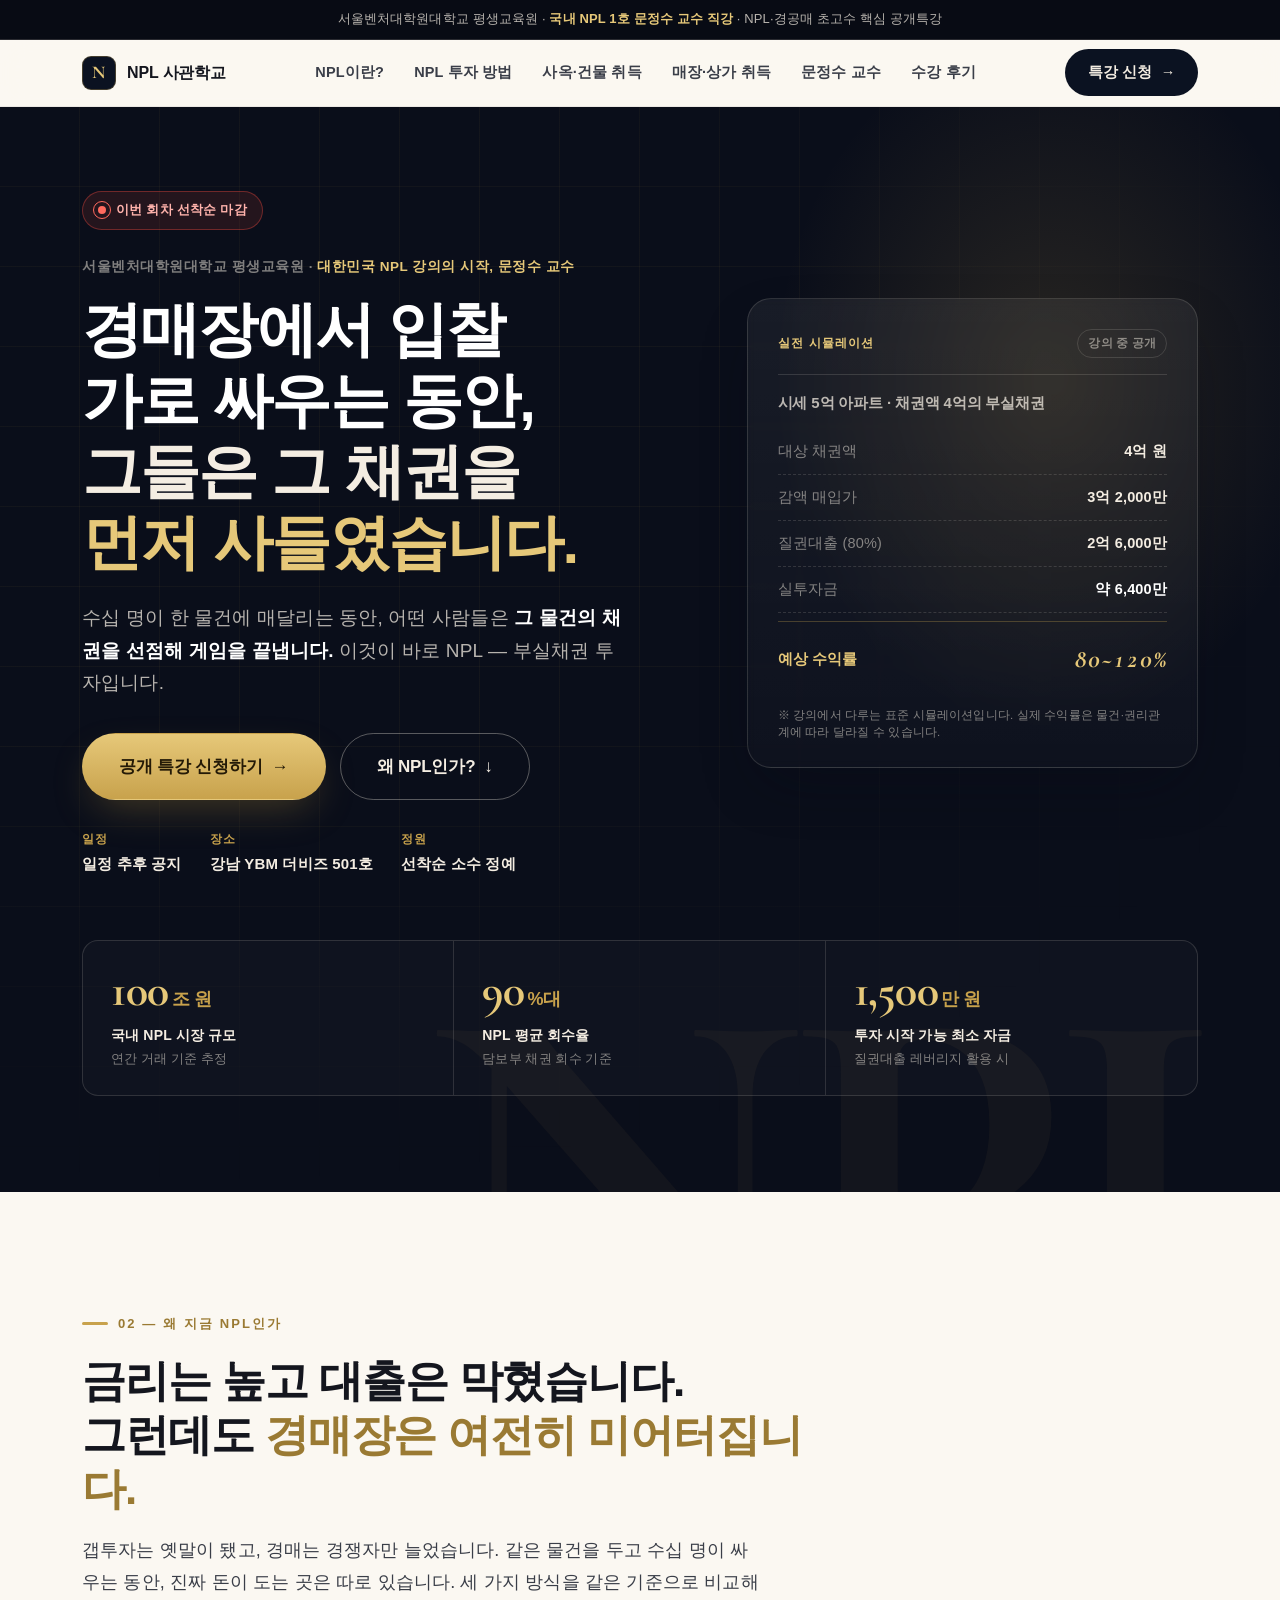
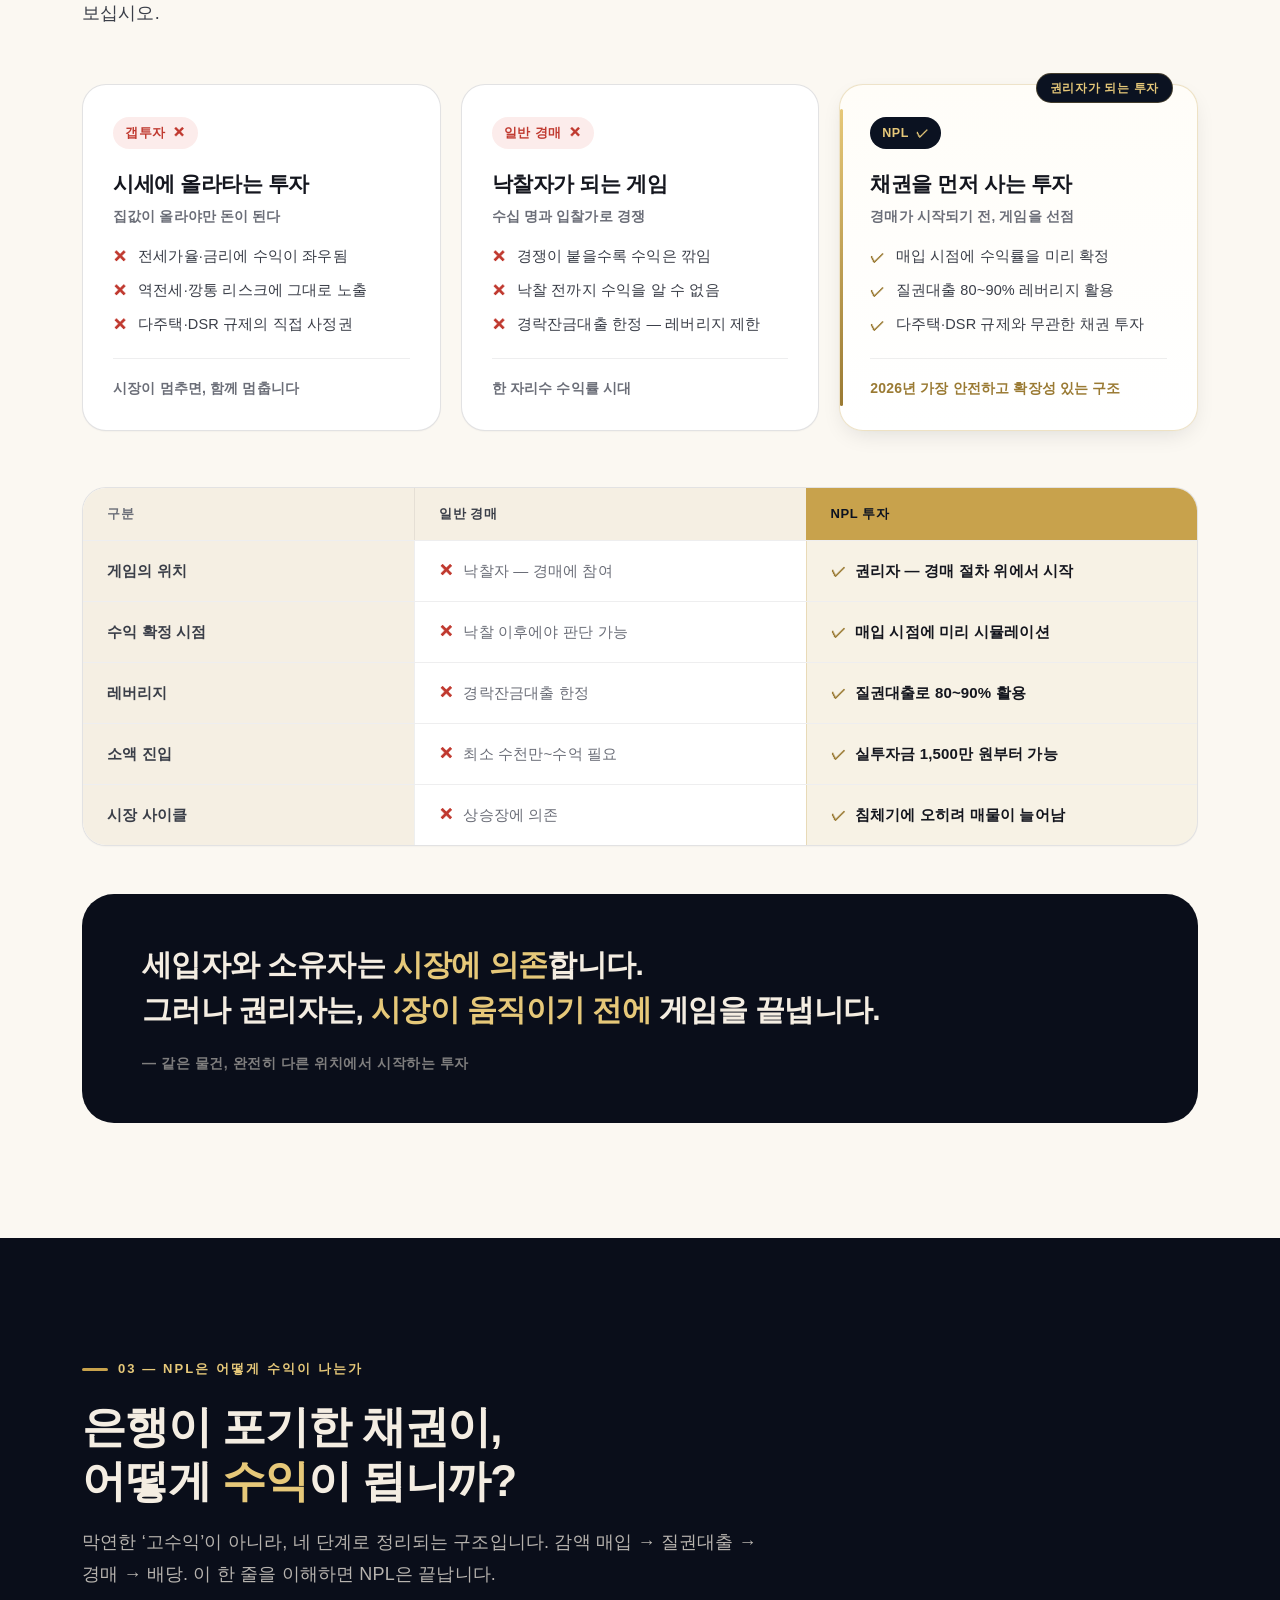
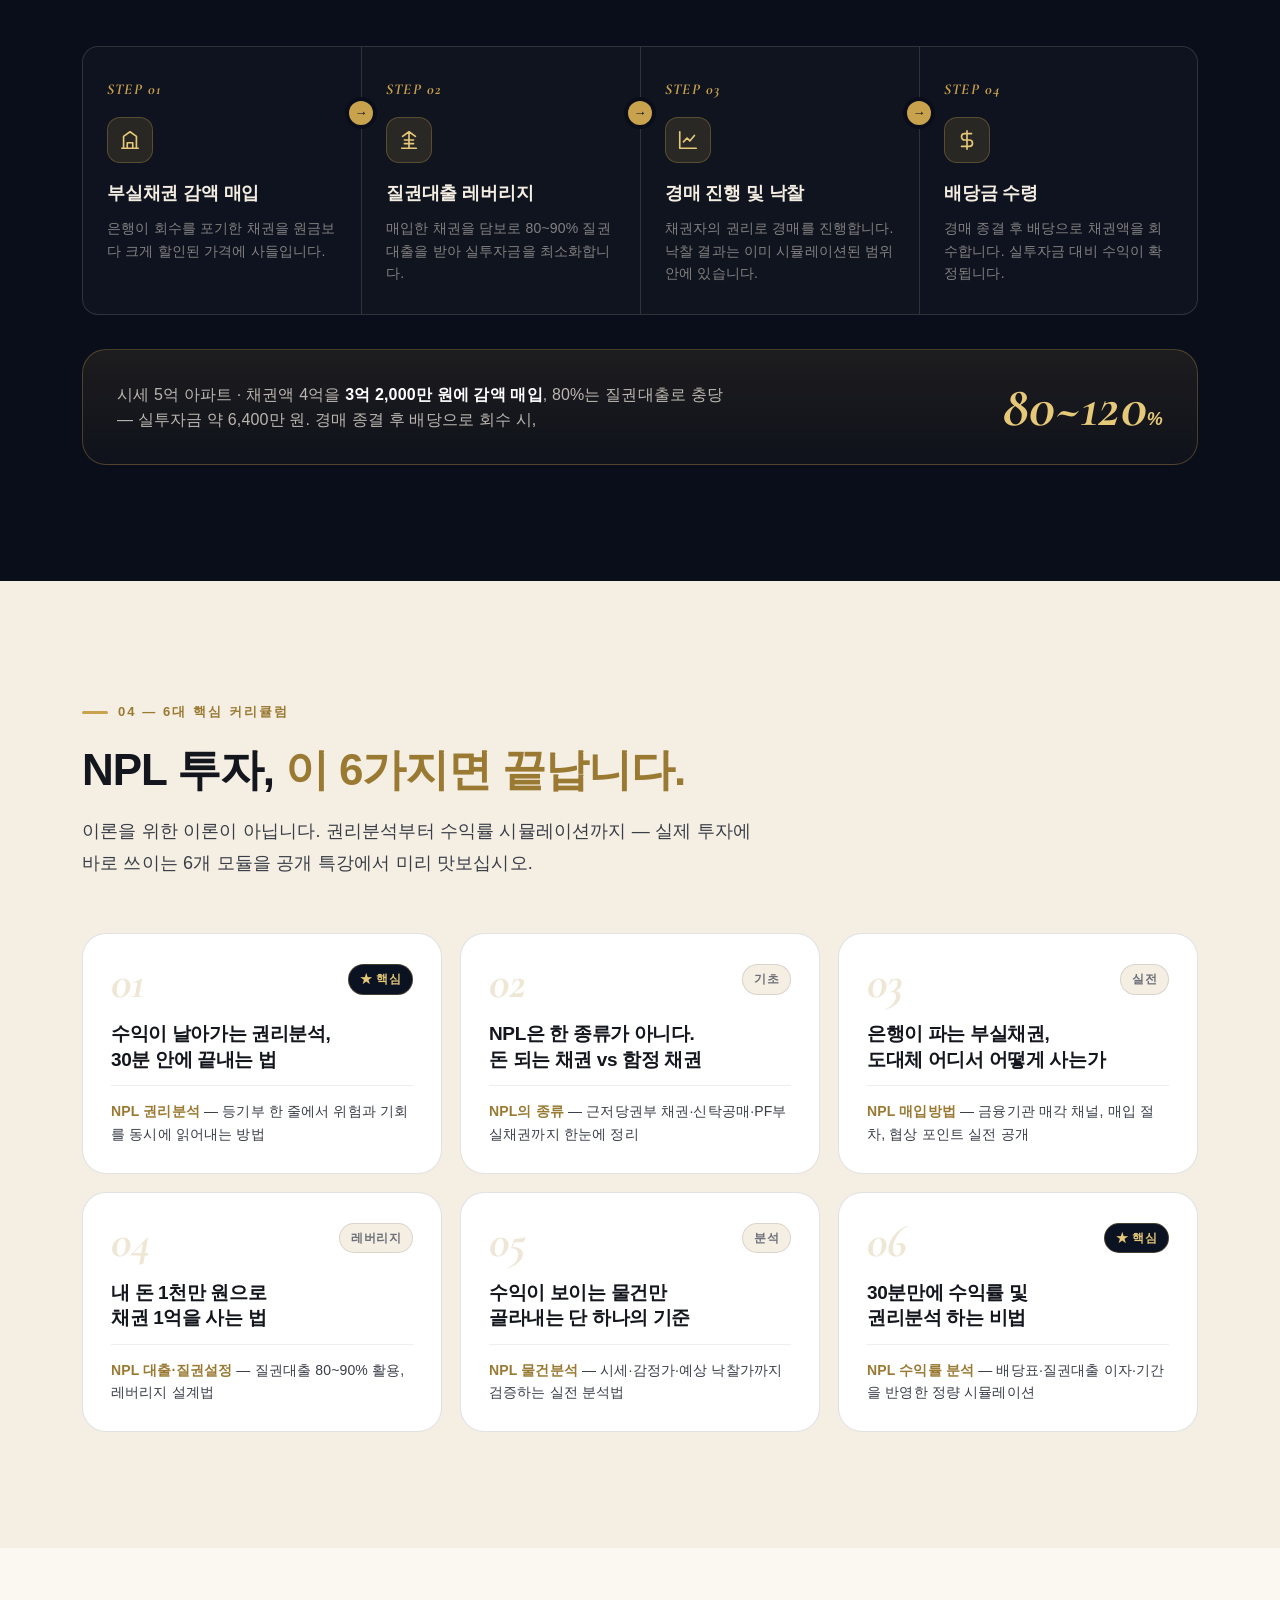
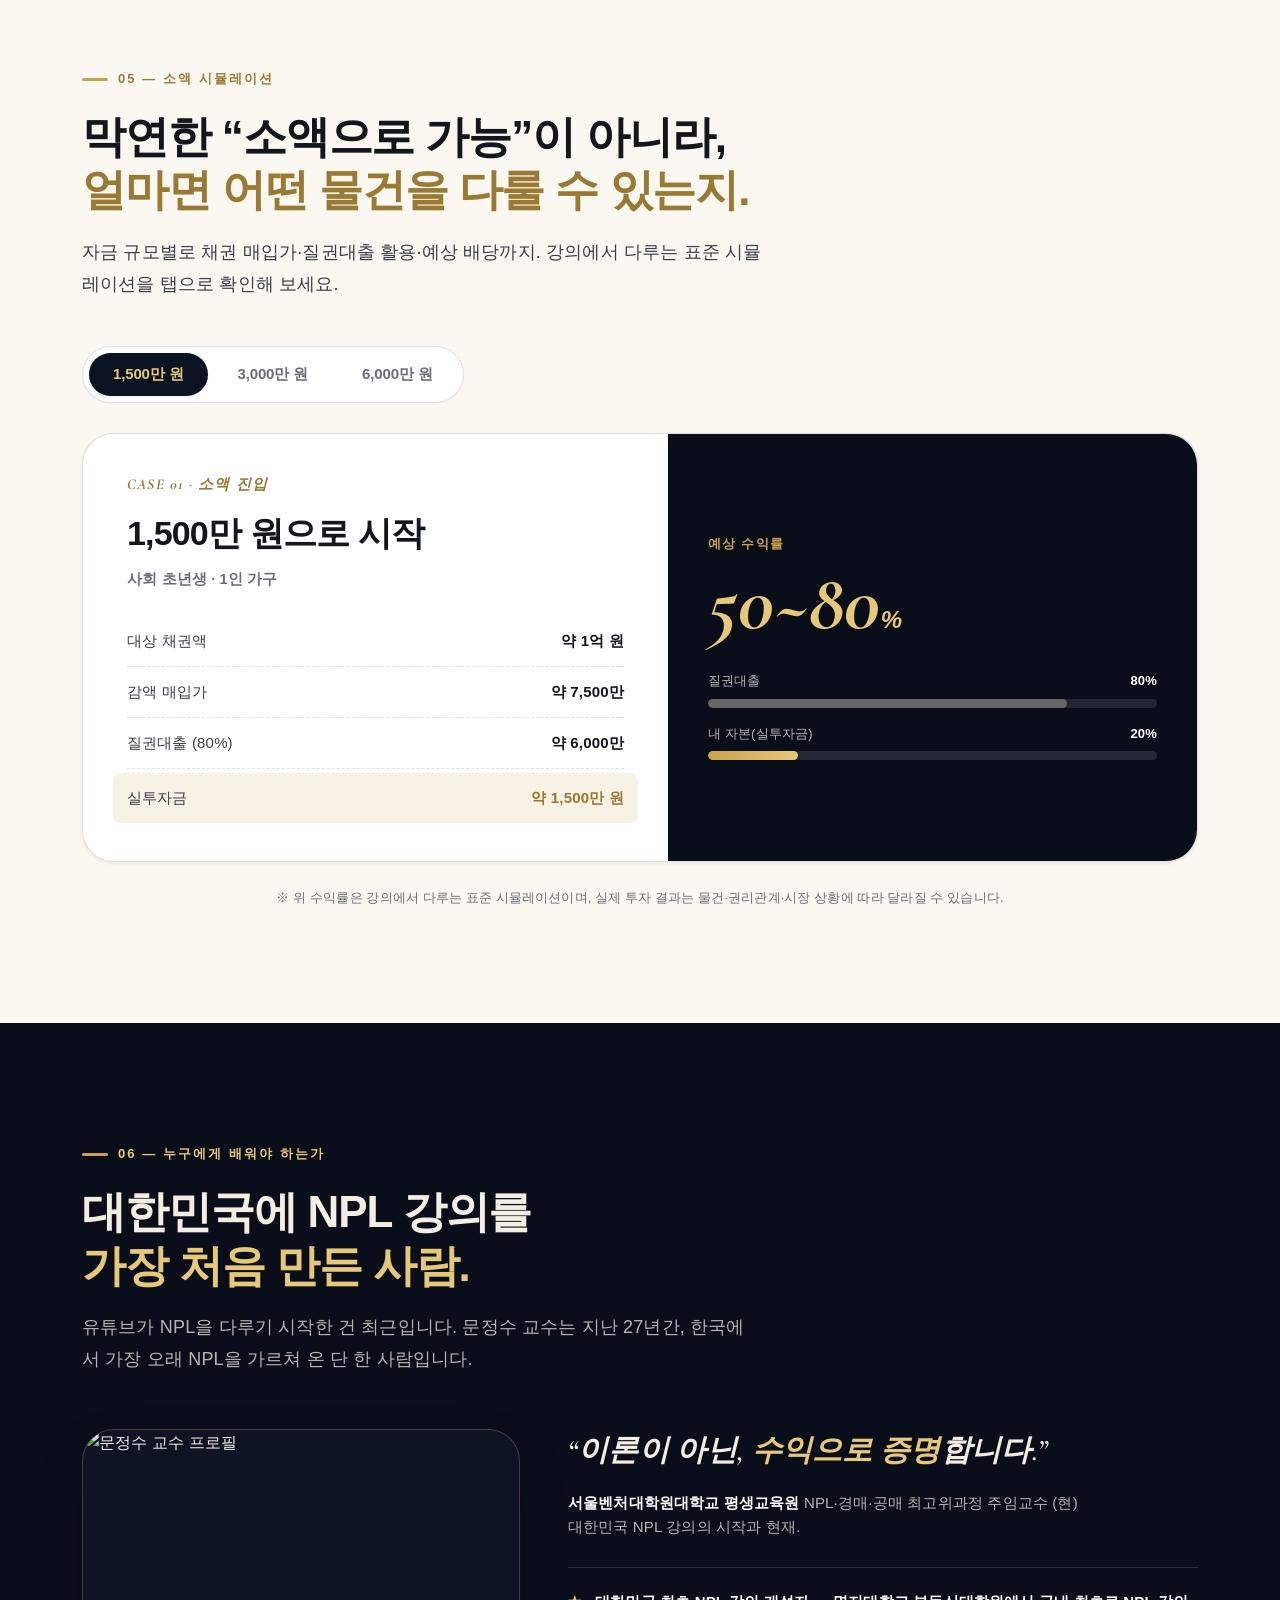
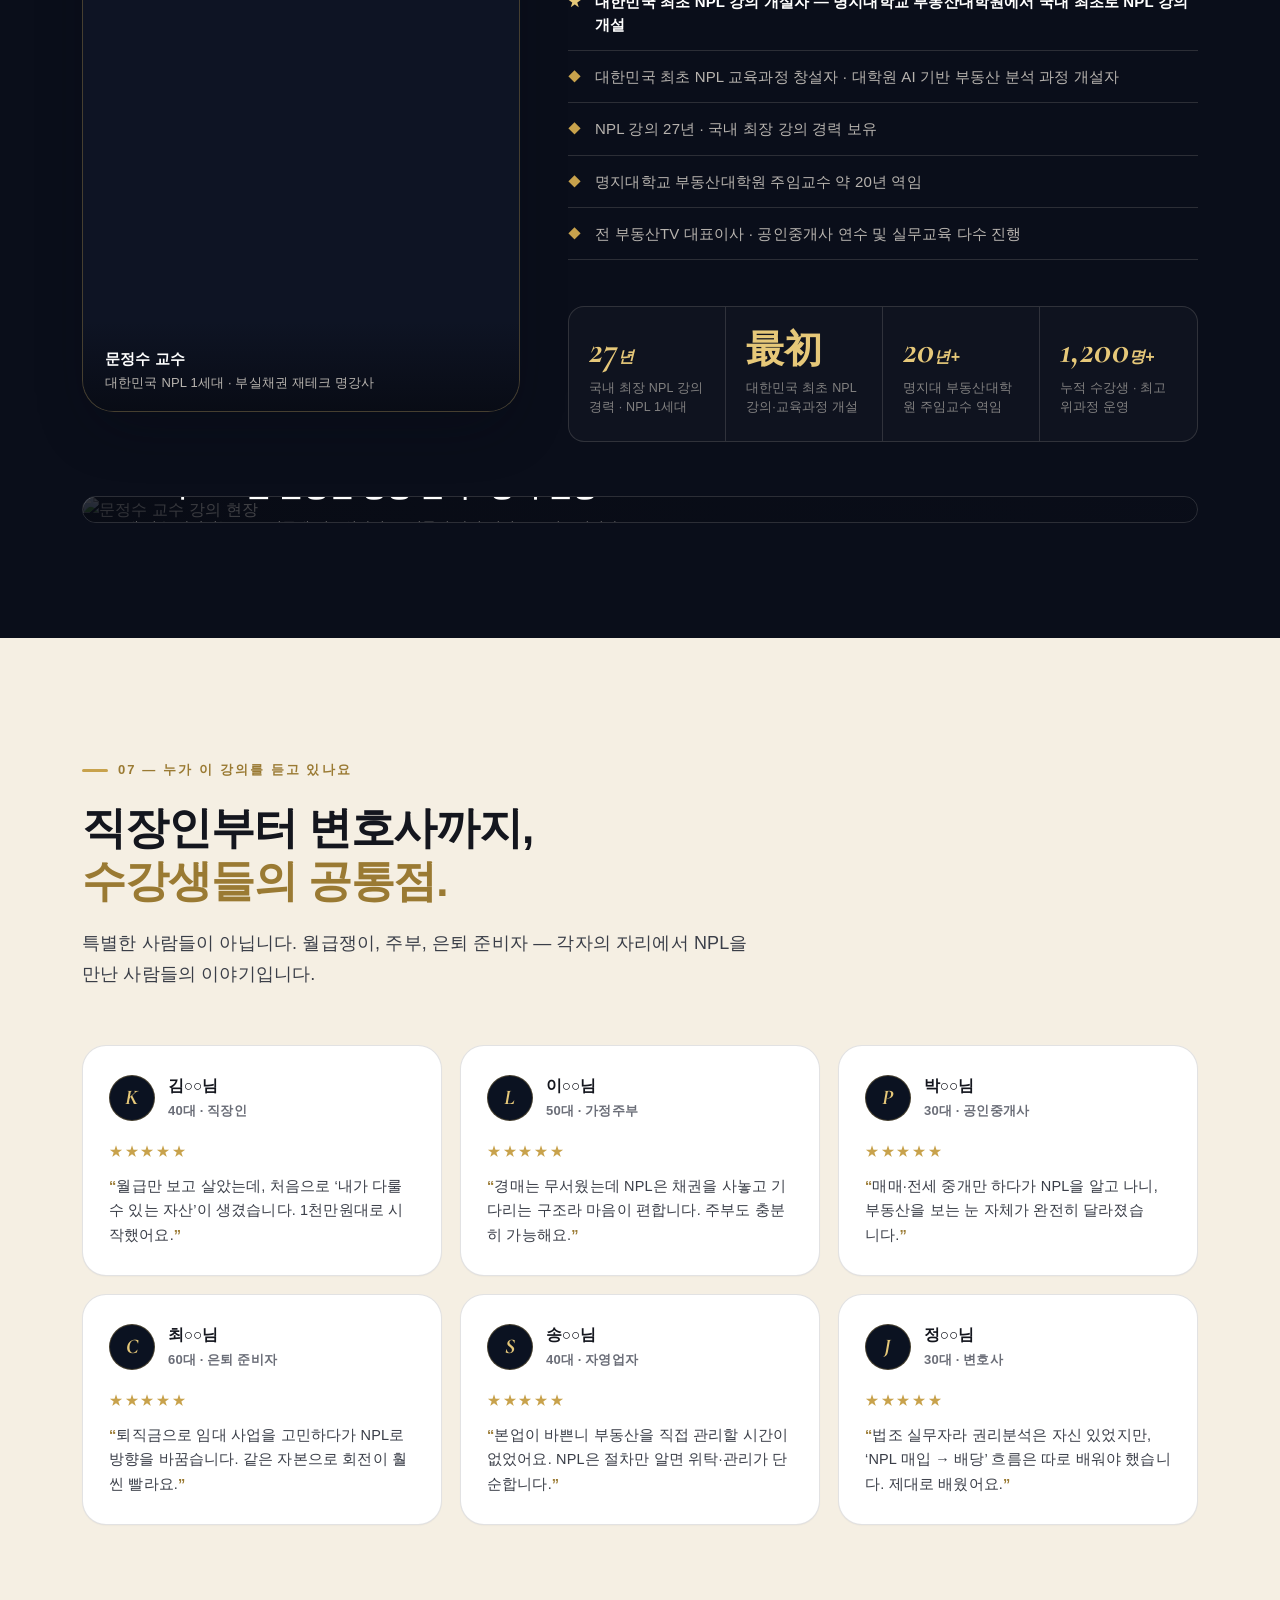
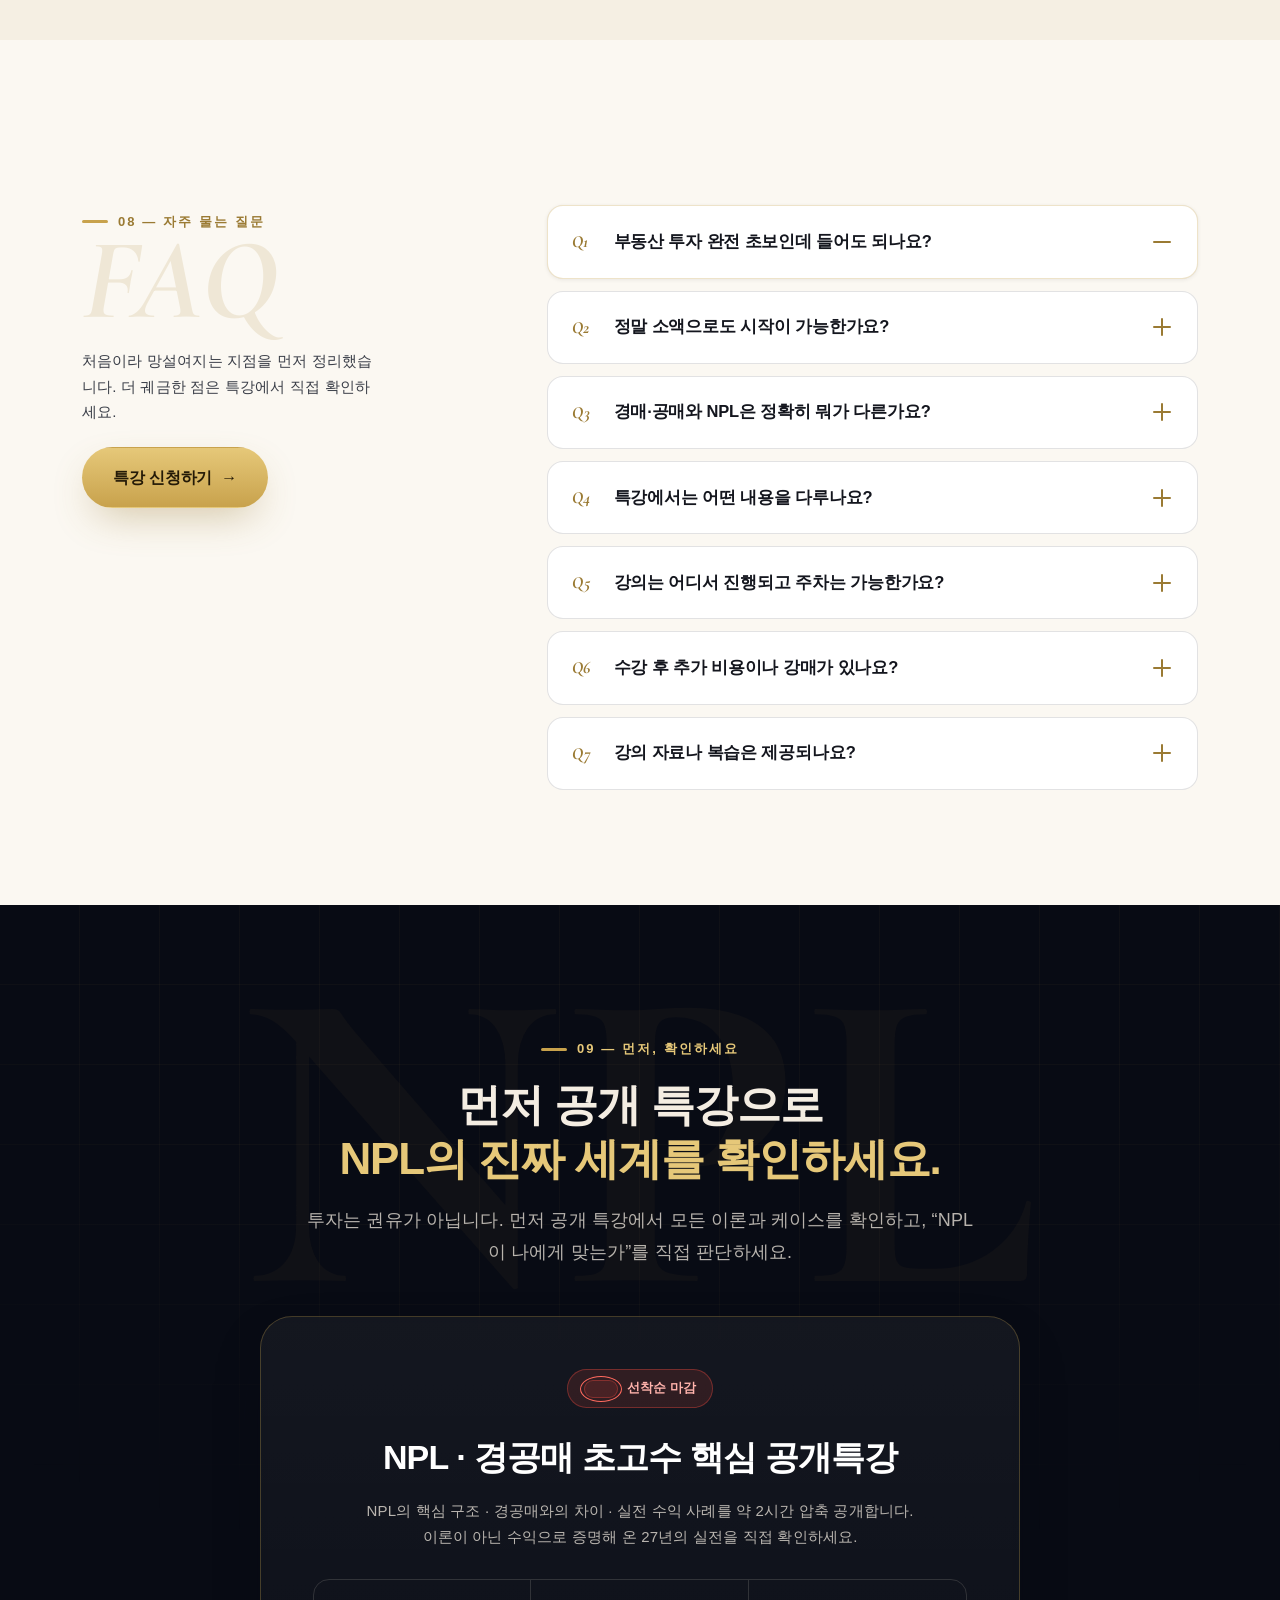
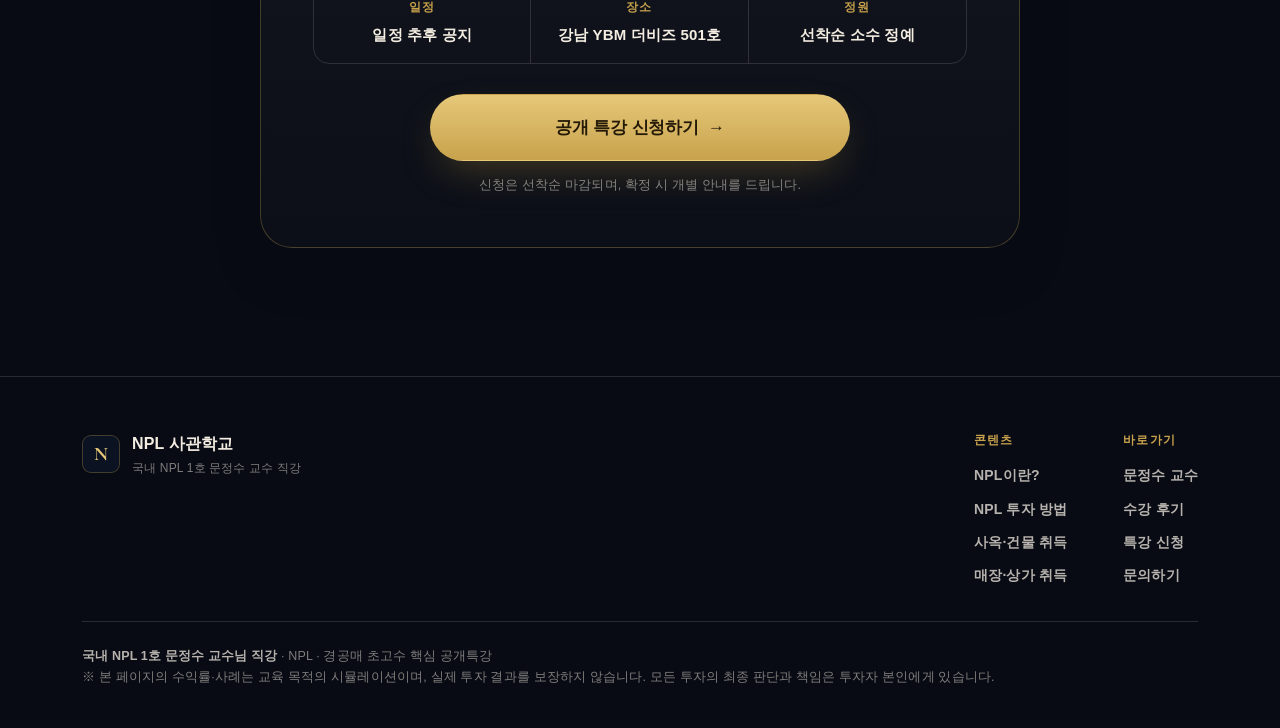
==== commit 999a719b: "fix: remove 신데이뉴스 badge, 9기수, mobile tab/photo fix, OG image update" ====
--- a/index.html
+++ b/index.html
@@ -11,7 +11,7 @@
 <meta property="og:site_name" content="NPL 사관학교" />
 <meta property="og:url" content="https://moonnpl.co.kr/" />
 <meta property="og:locale" content="ko_KR" />
-<meta property="og:image" content="https://ansojang.github.io/LPL-_Edu/assets/professor.jpg" />
+<meta property="og:image" content="https://ansojang.github.io/LPL-_Edu/assets/lecture.jpg" />
 <meta name="twitter:card" content="summary_large_image" />
 <meta name="twitter:title" content="국내 NPL 1호 문정수 교수 공개특강" />
 <meta name="twitter:description" content="경매보다 먼저, 채권을 사들여 게임을 끝내는 NPL(부실채권) 투자. 27년 국내 최장 경력 문정수 교수 직강." />
@@ -30,7 +30,7 @@
     { "@type": "Person", "@id": "https://moonnpl.co.kr/#professor", "name": "문정수", "alternateName": ["문정수 교수", "국내 1호 NPL 강사"], "jobTitle": "서울벤처대학원대학교 NPL·경매·공매 최고위과정 주임교수", "description": "대한민국에서 NPL 강의를 가장 처음 만든 사람. 27년간 한국에서 가장 오래 NPL을 가르쳐 온 전문가.", "knowsAbout": ["NPL", "부실채권", "권리분석", "질권설정", "NPL 수익률분석", "NPL 물건분석", "경공매"], "worksFor": { "@id": "https://moonnpl.co.kr/#org" } },
     { "@type": "Course", "@id": "https://moonnpl.co.kr/#course", "name": "NPL·경공매 초고수 핵심 공개특강", "description": "NPL 권리분석·NPL의 종류·매입방법·질권대출·물건분석·수익률분석 6가지 핵심 커리큘럼. 국내 1호 문정수 교수 직강.", "provider": { "@id": "https://moonnpl.co.kr/#org" }, "instructor": { "@id": "https://moonnpl.co.kr/#professor" }, "inLanguage": "ko-KR", "hasCourseInstance": { "@type": "CourseInstance", "courseMode": "Onsite", "location": { "@type": "Place", "name": "강남 YBM 더비즈 501호", "address": "서울 강남구" } } },
     { "@type": "FAQPage", "@id": "https://moonnpl.co.kr/#faq", "mainEntity": [
-      {"@type":"Question","name":"부동산 투자 완전 초보인데 들어도 되나요?","acceptedAnswer":{"@type":"Answer","text":"네. 9기수 수강생의 30% 이상이 부동산 투자 경험이 거의 없는 분들이었습니다. NPL은 권리 구조를 이해하는 게 핵심이라, 선입견이 없는 초보가 오히려 깨끗하게 시작하기 좋은 구조입니다."}},
+      {"@type":"Question","name":"부동산 투자 완전 초보인데 들어도 되나요?","acceptedAnswer":{"@type":"Answer","text":"네. 수강생의 30% 이상이 부동산 투자 경험이 거의 없는 분들이었습니다. NPL은 권리 구조를 이해하는 게 핵심이라, 선입견이 없는 초보가 오히려 깨끗하게 시작하기 좋은 구조입니다."}},
       {"@type":"Question","name":"정말 소액으로도 시작이 가능한가요?","acceptedAnswer":{"@type":"Answer","text":"네. 질권대출을 활용한 레버리지 구조로 실투자금 1,500~3,000만 원 수준에서 접근 가능한 물건 유형이 다수 있으며, 본 강의에서 실제 소액 진입 시뮬레이션을 다룹니다. 단, 모든 투자는 개인 책임임을 전제로 합니다."}},
       {"@type":"Question","name":"경매·공매와 NPL은 정확히 뭐가 다른가요?","acceptedAnswer":{"@type":"Answer","text":"경매·공매는 낙찰자가 되는 게임이고, NPL은 그 물건의 권리자(채권자)가 되는 투자입니다. 낙찰장에서 경쟁하는 게 아니라, 경매가 진행되는 절차 위에서 먼저 게임을 시작하면서 게임의 위치 자체가 완전히 다릅니다."}},
       {"@type":"Question","name":"특강에서는 어떤 내용을 다루나요?","acceptedAnswer":{"@type":"Answer","text":"NPL의 핵심 구조, 경공매와의 차이, 실전 수익 사례, 권리분석 30분 룰 등 본 과정의 핵심을 약 2시간 압축해 공개합니다. NPL이 정말 나에게 맞는 투자인가를 직접 판단하실 수 있도록 구성했습니다."}},
@@ -80,7 +80,7 @@
 <style>
 @font-face{
   font-family:'Pretendard Variable';
-  src:url('assets/fonts/PretendardVariable.woff2') format('woff2-variations');
+  @import url('https://cdn.jsdelivr.net/gh/orioncactus/pretendard@v1.3.9/dist/web/variable/pretendardvariable-dynamic-subset.min.css');
   font-weight:100 900;font-display:swap;font-style:normal;
 }
 
@@ -478,6 +478,7 @@
 
 /* ===== SEC5 · scenarios ===== */
 .scn-tabs{display:inline-flex;gap:6px;margin-top:46px;background:var(--card);border:1px solid var(--line);border-radius:var(--r-pill);padding:6px;box-shadow:var(--sh-xs);flex-wrap:wrap;}
+@media(max-width:480px){.scn-tabs{display:flex;width:100%;border-radius:var(--r-lg);}.scn-tab{flex:1;text-align:center;font-size:0.72rem;padding:8px 4px;border-radius:var(--r-md)!important;}}
 .scn-tab{
   border:none;background:transparent;cursor:pointer;font-family:var(--sans);
   font-size:15px;font-weight:700;color:var(--t-ink-3);padding:12px 24px;border-radius:var(--r-pill);
@@ -550,7 +551,7 @@
 .lecture-band .lb-over{position:absolute;inset:0;background:linear-gradient(90deg,rgba(8,11,20,.85),rgba(8,11,20,.25));display:flex;flex-direction:column;justify-content:flex-end;padding:clamp(24px,4vw,42px);}
 .lecture-band .lb-over .t{font-size:clamp(18px,2.3vw,26px);font-weight:800;letter-spacing:-.02em;color:#fff;}
 .lecture-band .lb-over .s{margin-top:8px;font-size:14px;color:var(--cream-2);}
-@media(max-width:860px){.prof{grid-template-columns:1fr;gap:34px;}.prof-photo img{aspect-ratio:4/3;}.auth-stats{grid-template-columns:1fr 1fr;}.auth-stats .as:nth-child(2){border-right:none;}.auth-stats .as:nth-child(1),.auth-stats .as:nth-child(2){border-bottom:1px solid var(--line-dark);}}
+@media(max-width:860px){.prof{grid-template-columns:1fr;gap:34px;}.prof-photo img{aspect-ratio:4/3;object-position:top center;}.auth-stats{grid-template-columns:1fr 1fr;}.auth-stats .as:nth-child(2){border-right:none;}.auth-stats .as:nth-child(1),.auth-stats .as:nth-child(2){border-bottom:1px solid var(--line-dark);}}
 
 /* ===== SEC7 · reviews ===== */
 .rev-grid{display:grid;grid-template-columns:repeat(3,1fr);gap:18px;margin-top:54px;}
@@ -1040,8 +1041,7 @@
 
     <div class="prof">
       <div class="prof-photo reveal">
-        <img src="assets/professor.jpg" alt="문정수 교수 프로필" />
-        <div class="seal"><span class="yy">2015</span><span class="tt">신데이뉴스<br />표지모델</span></div>
+        <img src="https://ansojang.github.io/LPL-_Edu/assets/professor.jpg" alt="문정수 교수 프로필" />
         <div class="cap"><b>문정수 교수</b>대한민국 NPL 1세대 · 부실채권 재테크 명강사</div>
       </div>
       <div class="prof-content reveal" data-d="1">
@@ -1058,13 +1058,13 @@
           <div class="as"><div class="v">27<small style="font-family:var(--sans);font-size:16px;">년</small></div><div class="l">국내 최장 NPL 강의 경력 · NPL 1세대</div></div>
           <div class="as"><div class="v" style="font-style:normal;">最初</div><div class="l">대한민국 최초 NPL 강의·교육과정 개설</div></div>
           <div class="as"><div class="v">20<small style="font-family:var(--sans);font-size:16px;">년+</small></div><div class="l">명지대 부동산대학원 주임교수 역임</div></div>
-          <div class="as"><div class="v">1,200<small style="font-family:var(--sans);font-size:16px;">명+</small></div><div class="l">누적 수강생 · 기수 연속 최고위과정 운영</div></div>
+          <div class="as"><div class="v">1,200<small style="font-family:var(--sans);font-size:16px;">명+</small></div><div class="l">누적 수강생 · 최고위과정 운영</div></div>
         </div>
       </div>
     </div>
 
     <div class="lecture-band reveal">
-      <img src="assets/lecture.jpg" alt="문정수 교수 강의 현장" />
+      <img src="https://ansojang.github.io/LPL-_Edu/assets/lecture.jpg" alt="문정수 교수 강의 현장" />
       <div class="lb-over">
         <div class="t">“AI와 NPL을 활용한 성공 전략” 강의 현장</div>
         <div class="s">매 기수 마감되는 NPL·경공매 최고위과정 — 이론이 아닌 실전으로 검증됩니다.</div>
@@ -1078,7 +1078,7 @@
   <div class="wrap">
     <div class="section-head reveal">
       <span class="eyebrow">07 — 누가 이 강의를 듣고 있나요</span>
-      <h2 class="section-title">직장인부터 변호사까지,<br /><span class="gold">9기수 수강생들의 공통점.</span></h2>
+      <h2 class="section-title">직장인부터 변호사까지,<br /><span class="gold">수강생들의 공통점.</span></h2>
       <p class="section-lede">특별한 사람들이 아닙니다. 월급쟁이, 주부, 은퇴 준비자 — 각자의 자리에서 NPL을 만난 사람들의 이야기입니다.</p>
     </div>
 
@@ -1130,7 +1130,7 @@
       <div class="faq-list reveal" data-d="1">
         <div class="faq-item open">
           <div class="faq-q"><span class="qn">Q1</span><span class="qt">부동산 투자 완전 초보인데 들어도 되나요?</span><span class="qx"></span></div>
-          <div class="faq-a"><div class="inner">네. 9기수 수강생의 30% 이상이 부동산 투자 경험이 거의 없는 분들이었습니다. NPL은 오히려 지나친 경쟁 대신 ‘권리 구조’를 이해하는 게 핵심이라, 기존 선입견이 없는 초보가 오히려 깨끗하게 시작하기 좋은 구조입니다.</div></div>
+          <div class="faq-a"><div class="inner">네. 수강생의 30% 이상이 부동산 투자 경험이 거의 없는 분들이었습니다. NPL은 오히려 지나친 경쟁 대신 ‘권리 구조’를 이해하는 게 핵심이라, 기존 선입견이 없는 초보가 오히려 깨끗하게 시작하기 좋은 구조입니다.</div></div>
         </div>
         <div class="faq-item">
           <div class="faq-q"><span class="qn">Q2</span><span class="qt">정말 소액으로도 시작이 가능한가요?</span><span class="qx"></span></div>
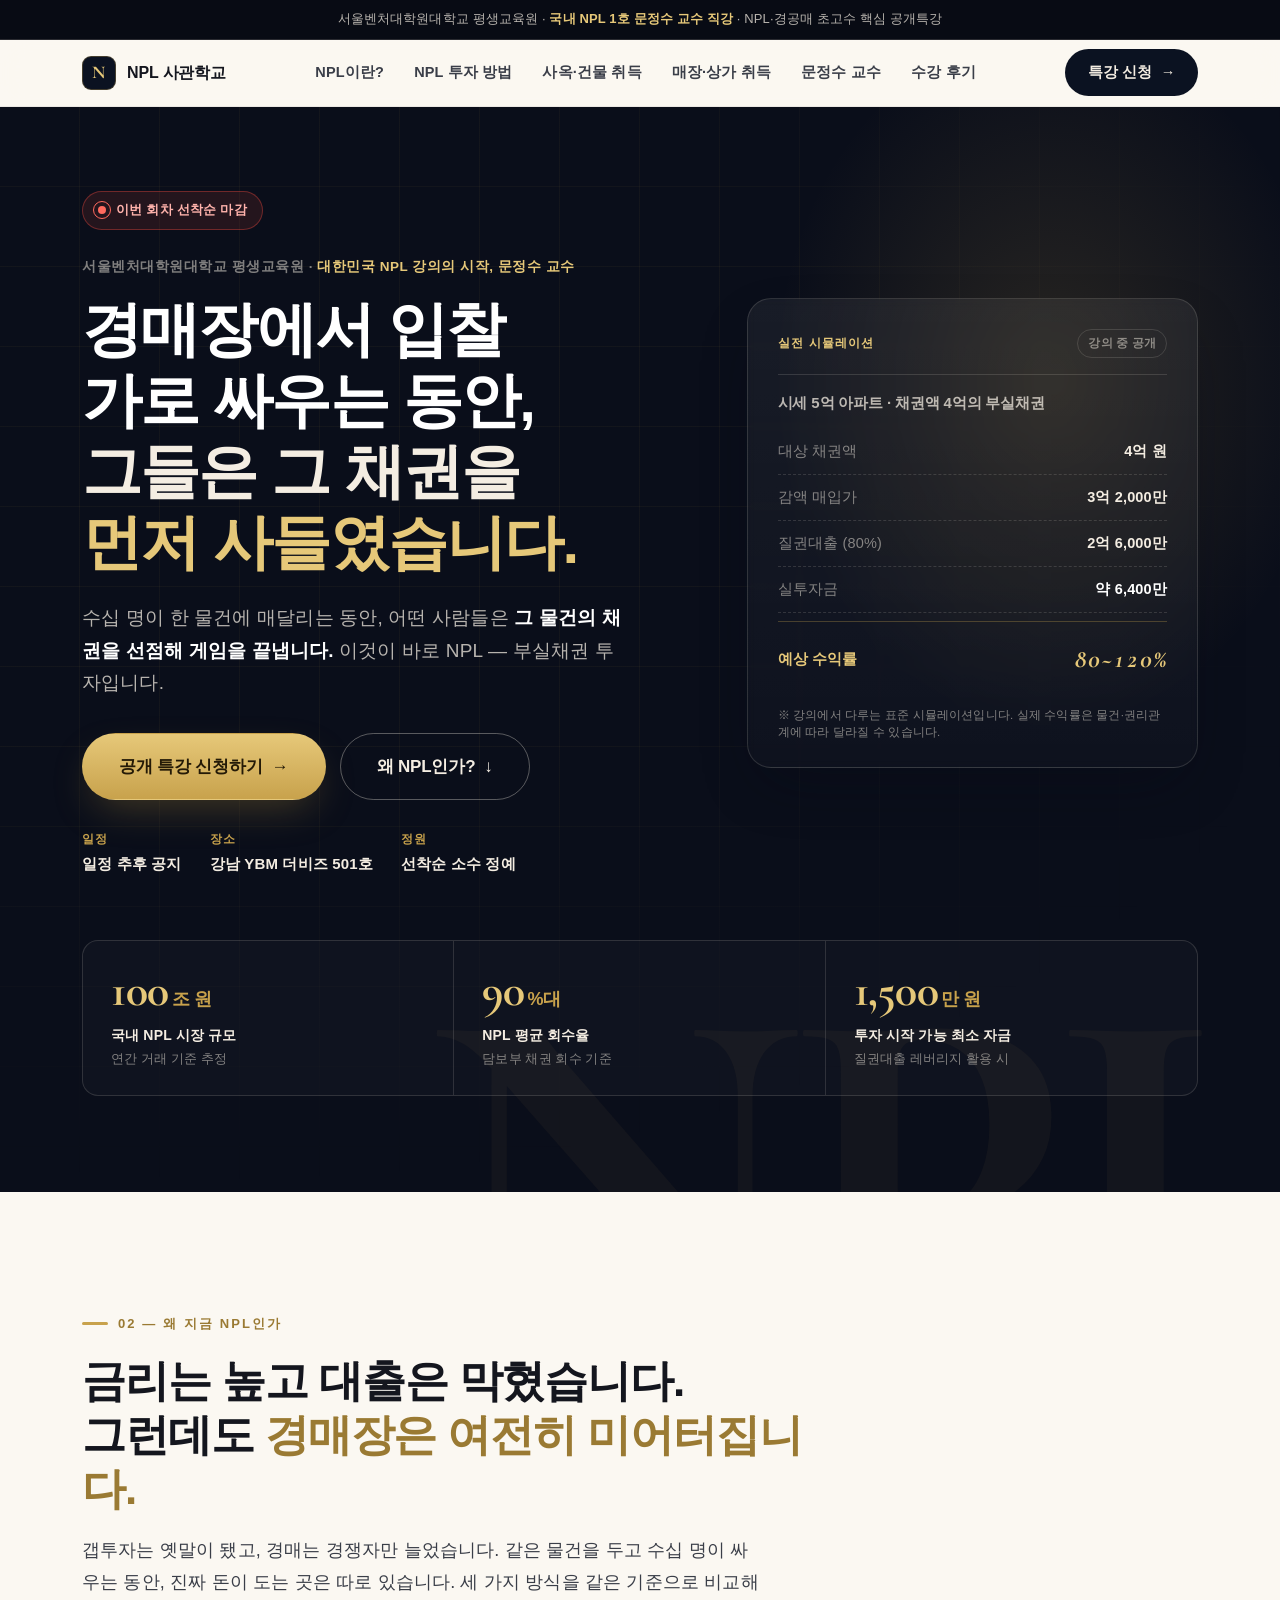
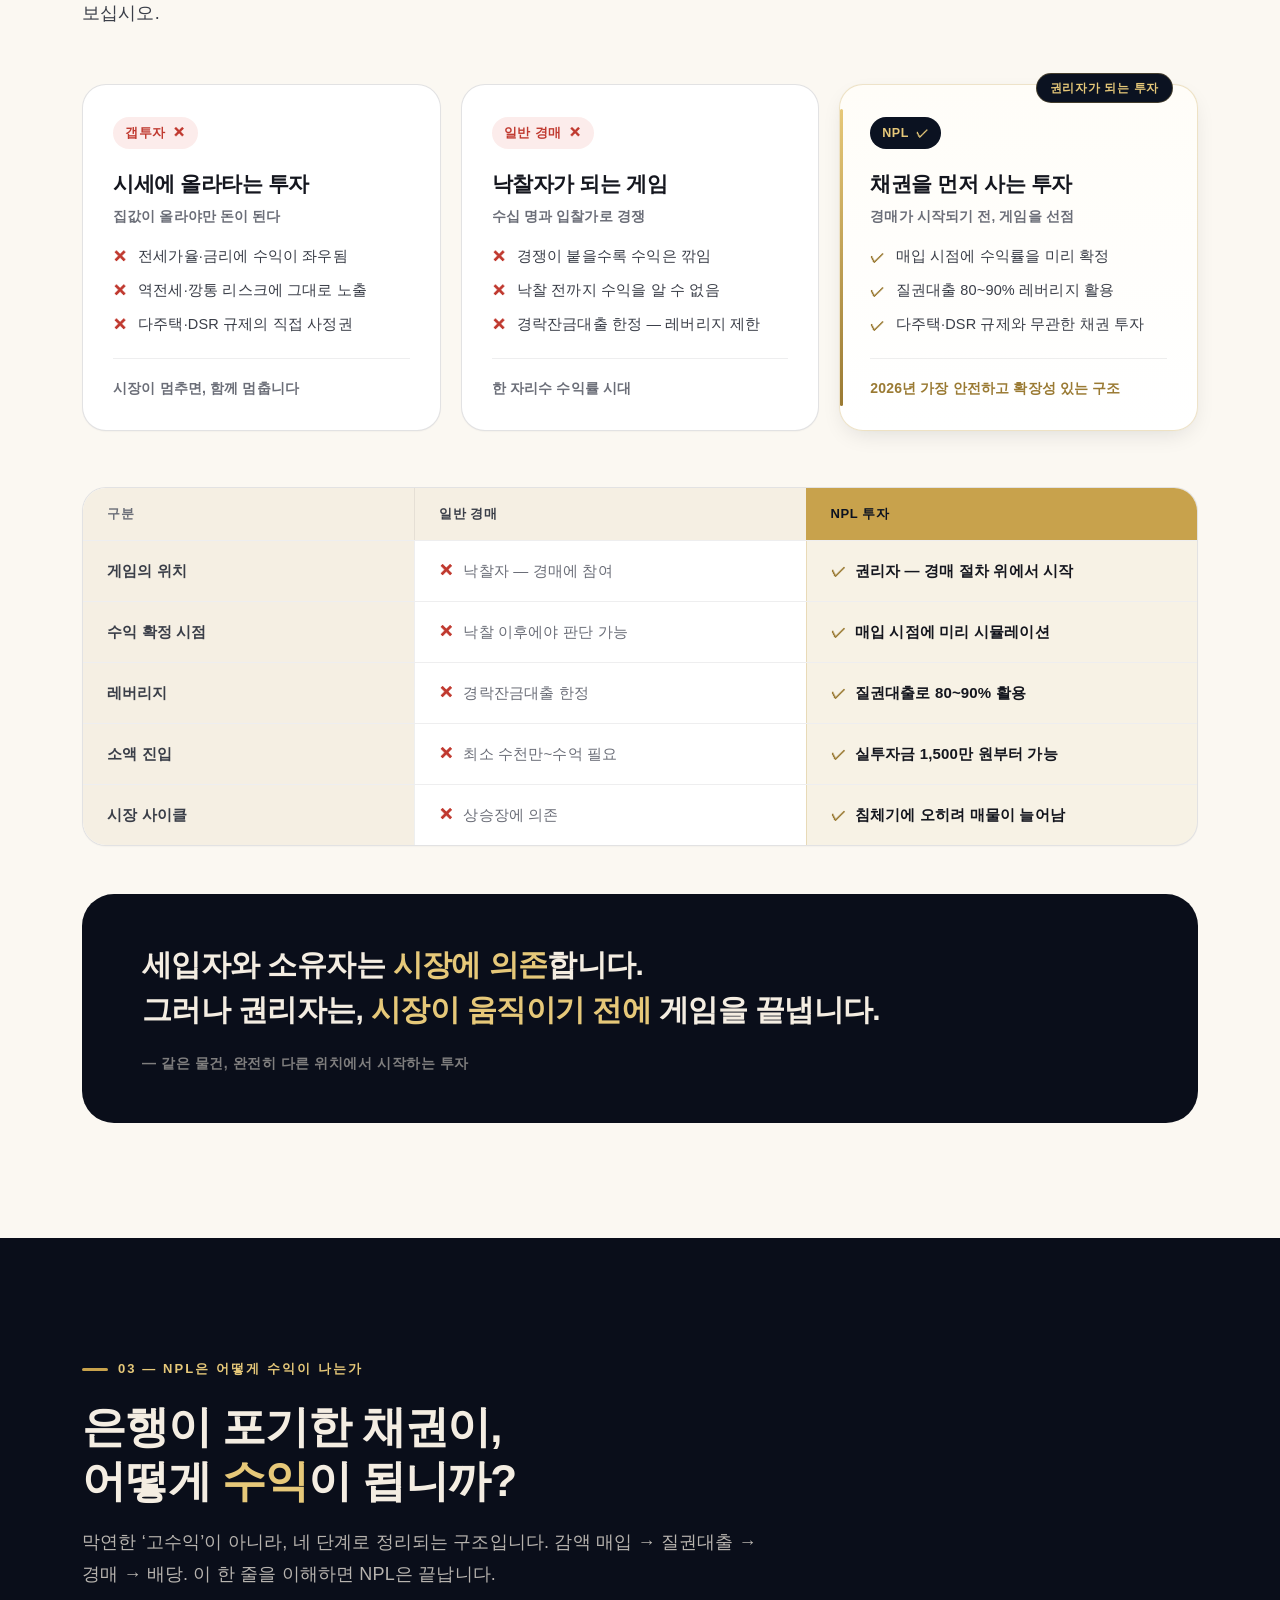
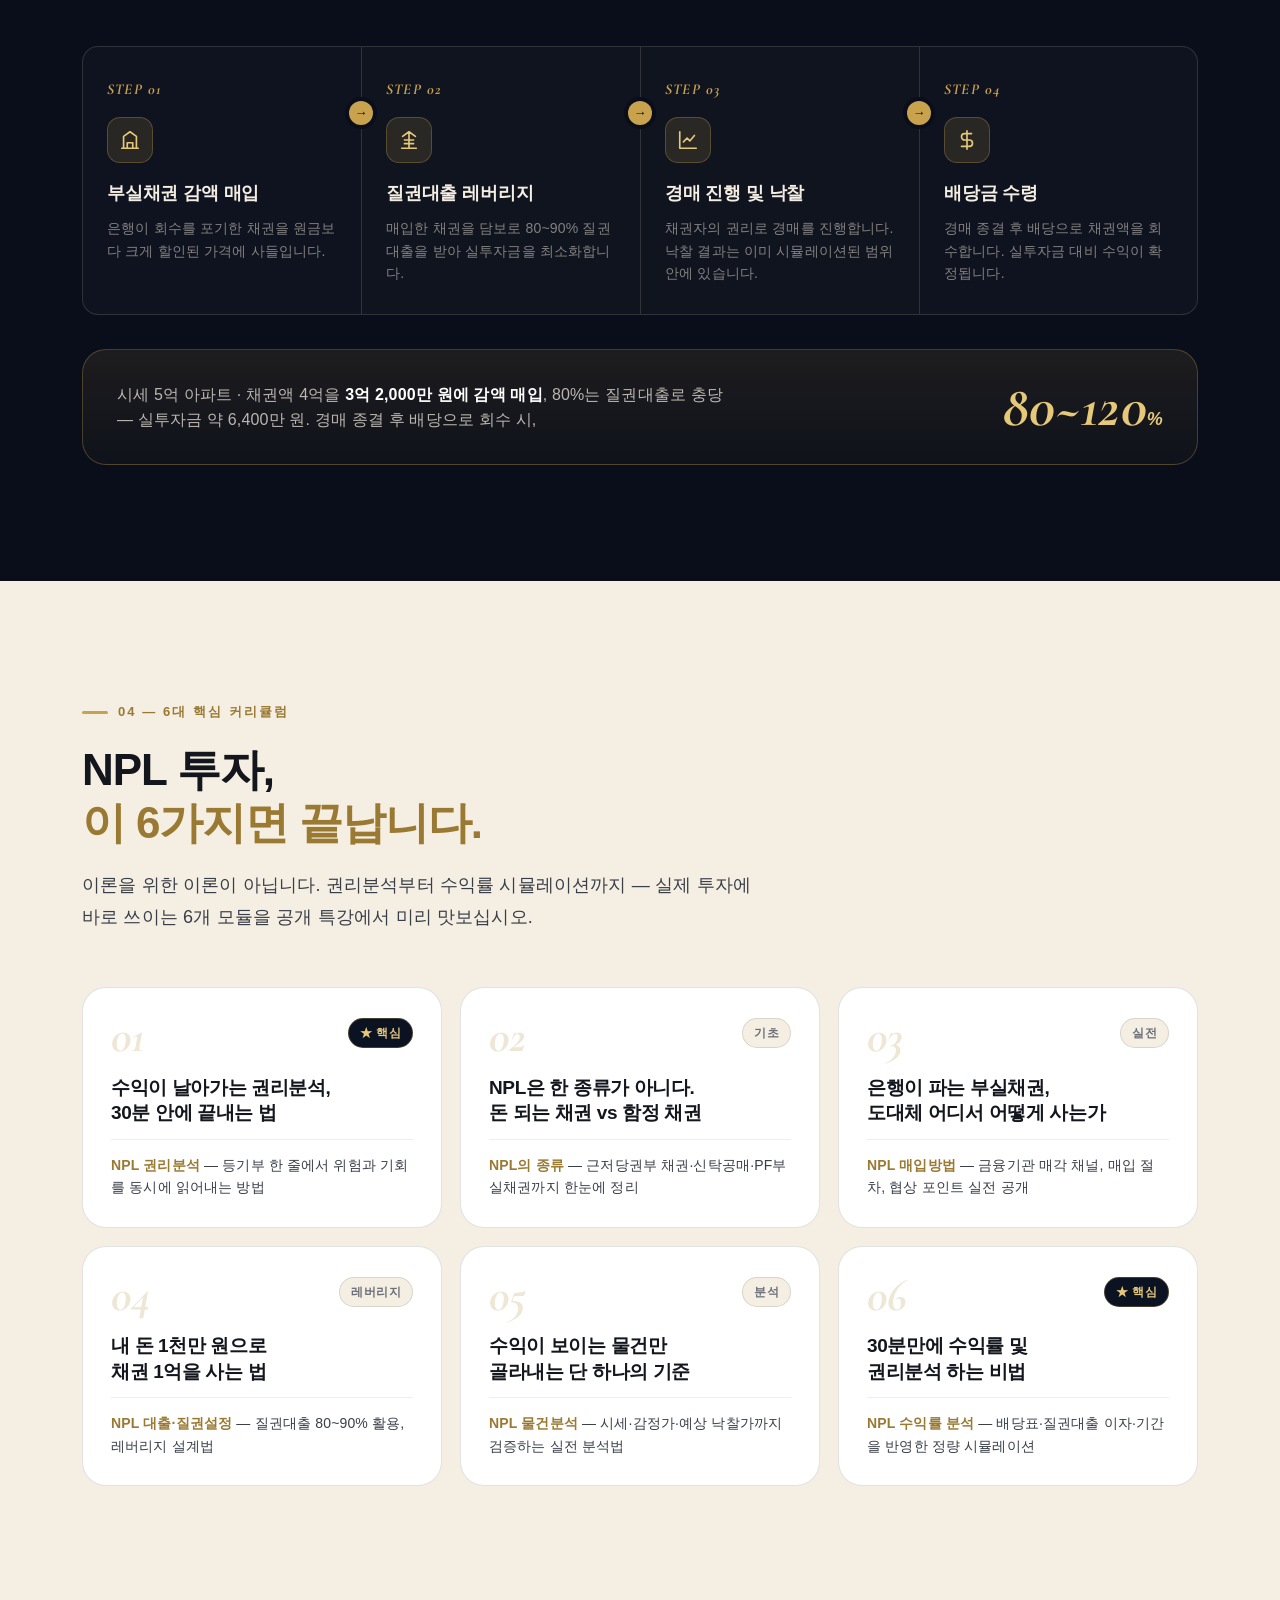
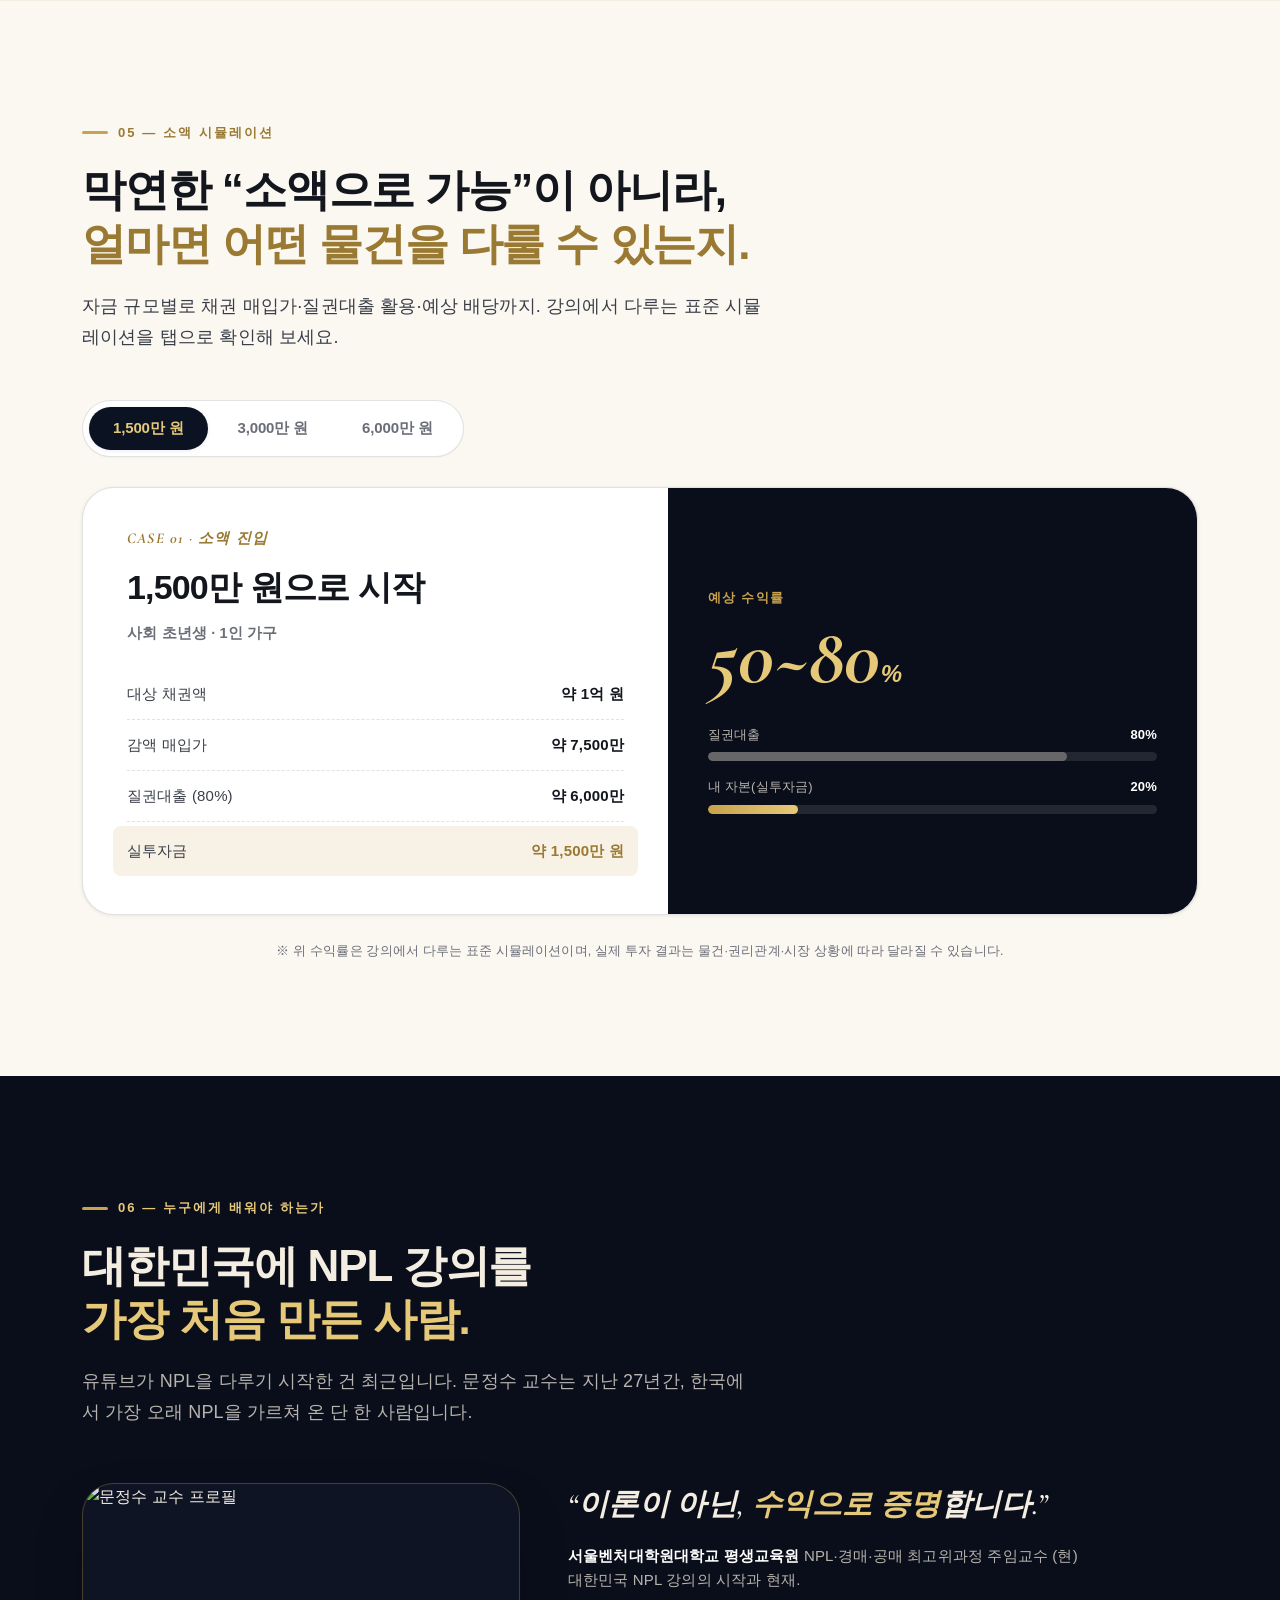
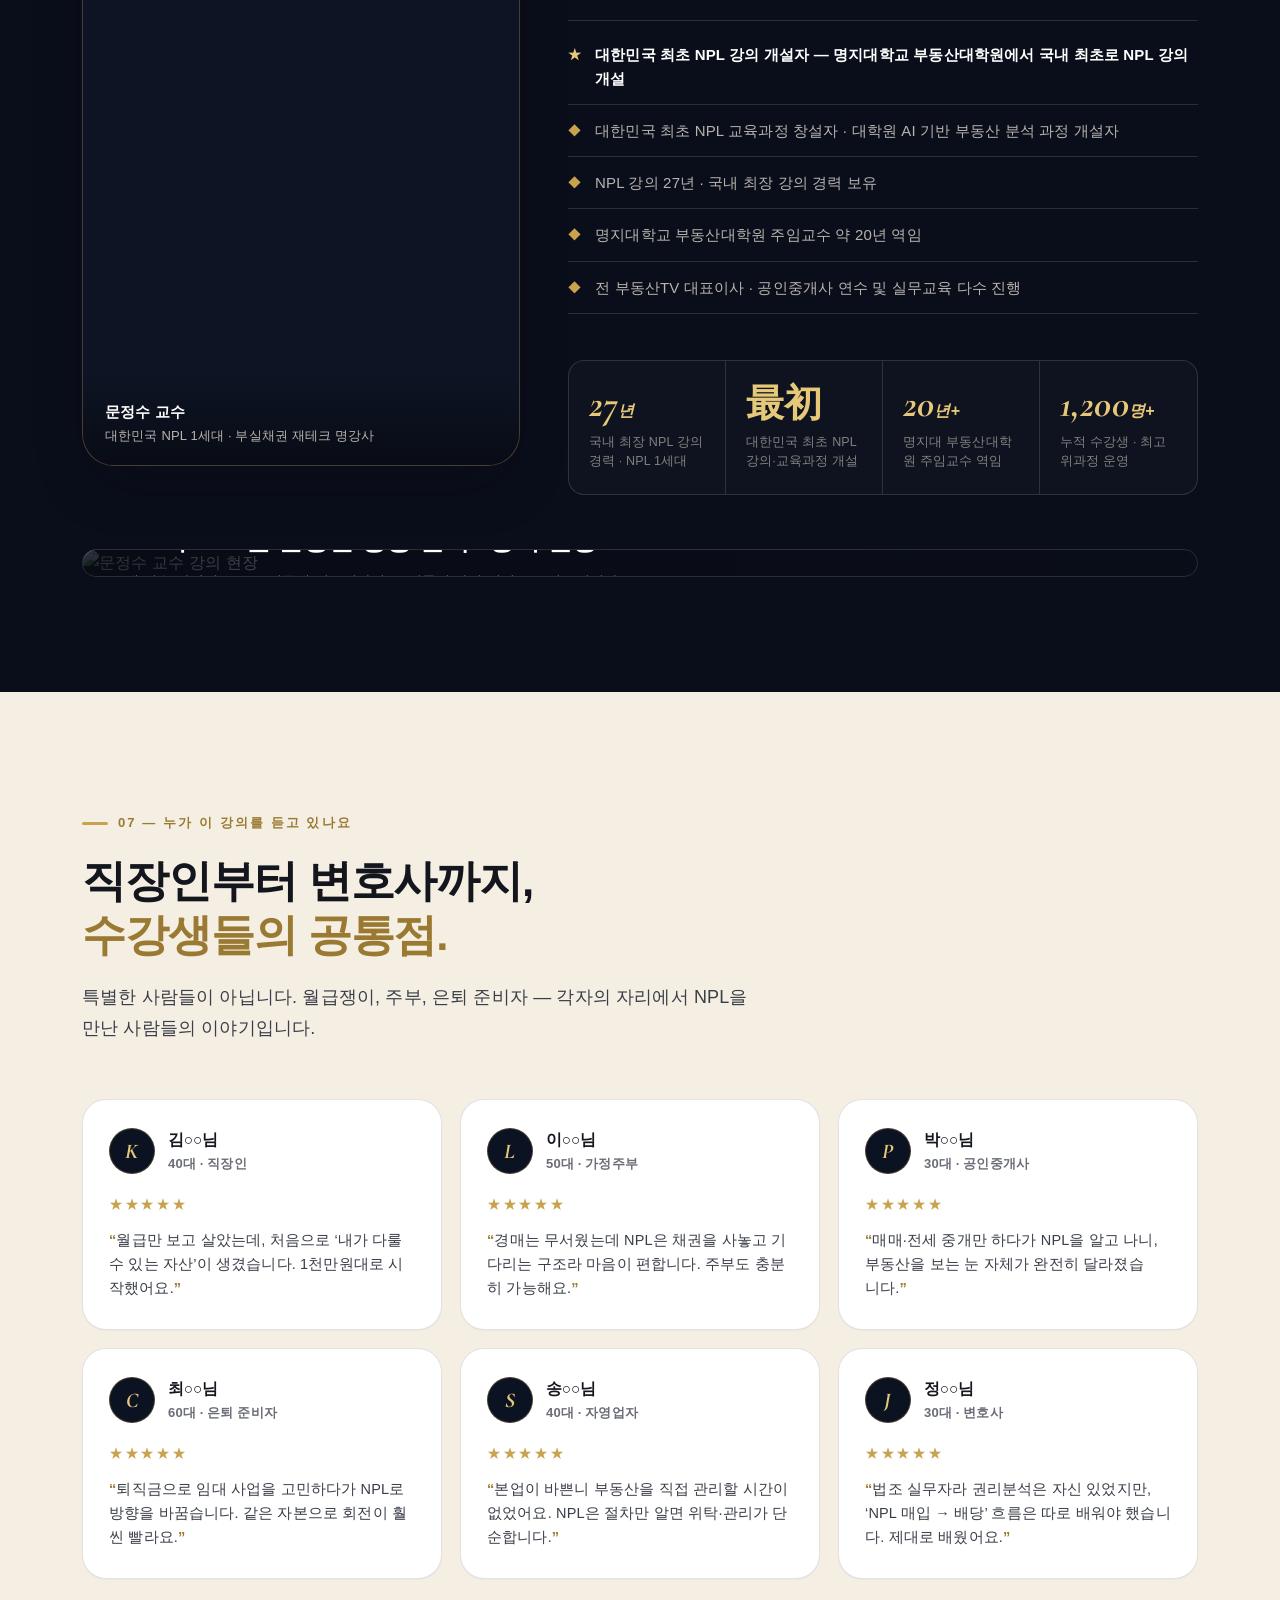
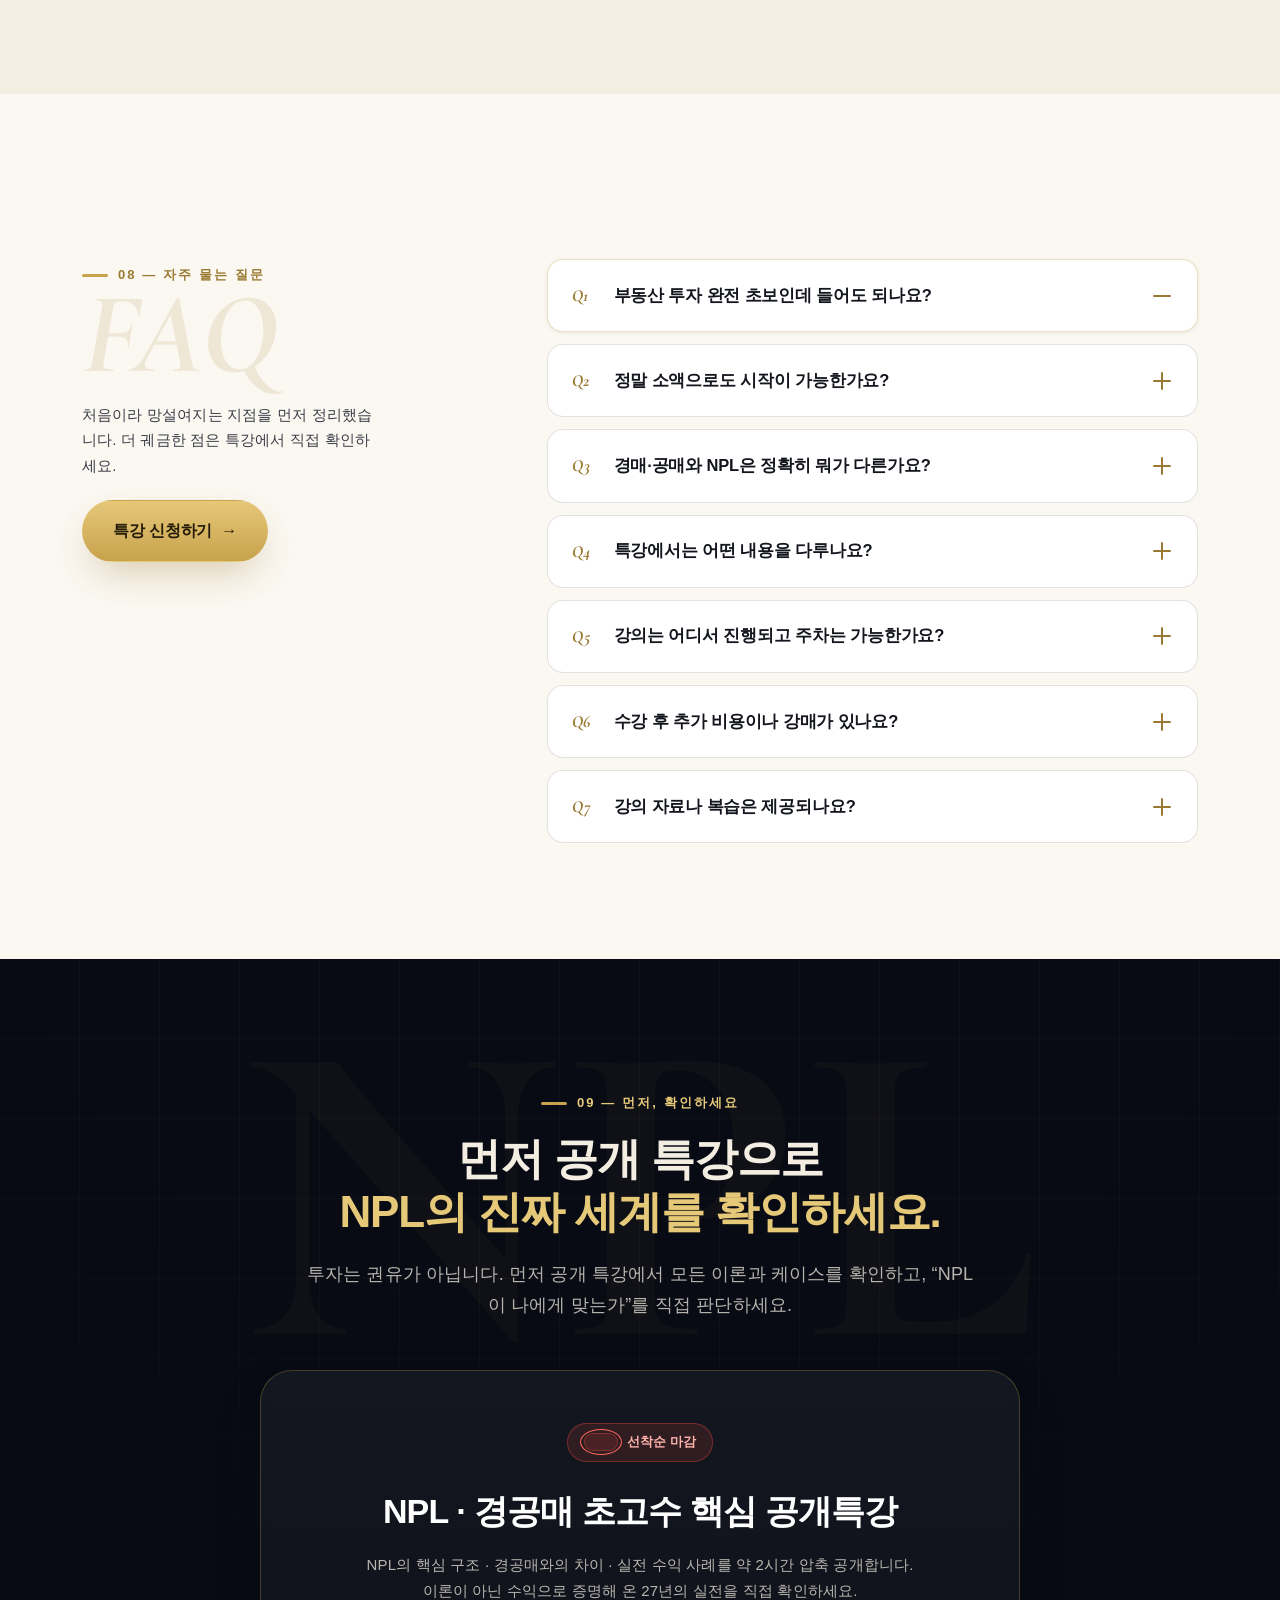
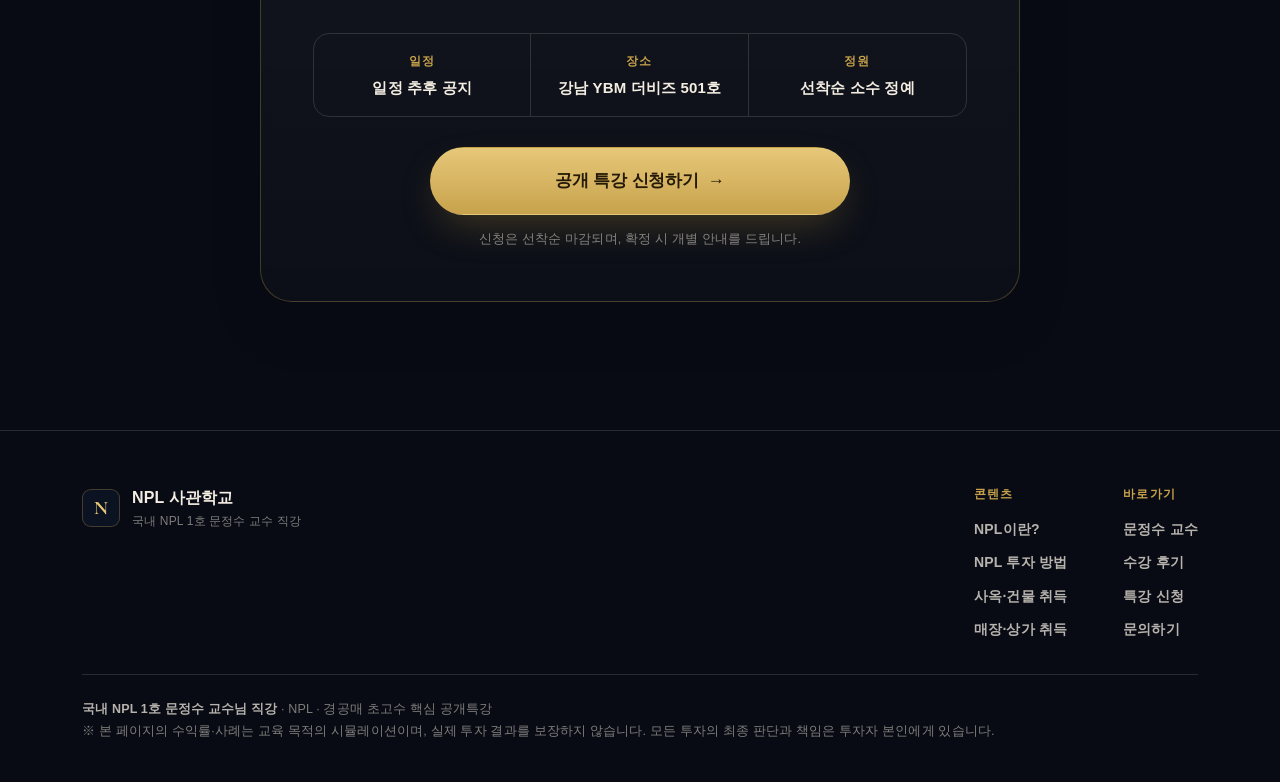
==== commit e02f2555: "Add files via upload" ====
--- a/index.html
+++ b/index.html
@@ -897,7 +897,7 @@
   <div class="wrap">
     <div class="section-head reveal">
       <span class="eyebrow">04 — 6대 핵심 커리큘럼</span>
-      <h2 class="section-title">NPL 투자, <span class="gold">이 6가지면 끝납니다.</span></h2>
+      <h2 class="section-title">NPL 투자,<br /><span class="gold">이 6가지면 끝납니다.</span></h2>
       <p class="section-lede">이론을 위한 이론이 아닙니다. 권리분석부터 수익률 시뮬레이션까지 — 실제 투자에 바로 쓰이는 6개 모듈을 공개 특강에서 미리 맛보십시오.</p>
     </div>
 
